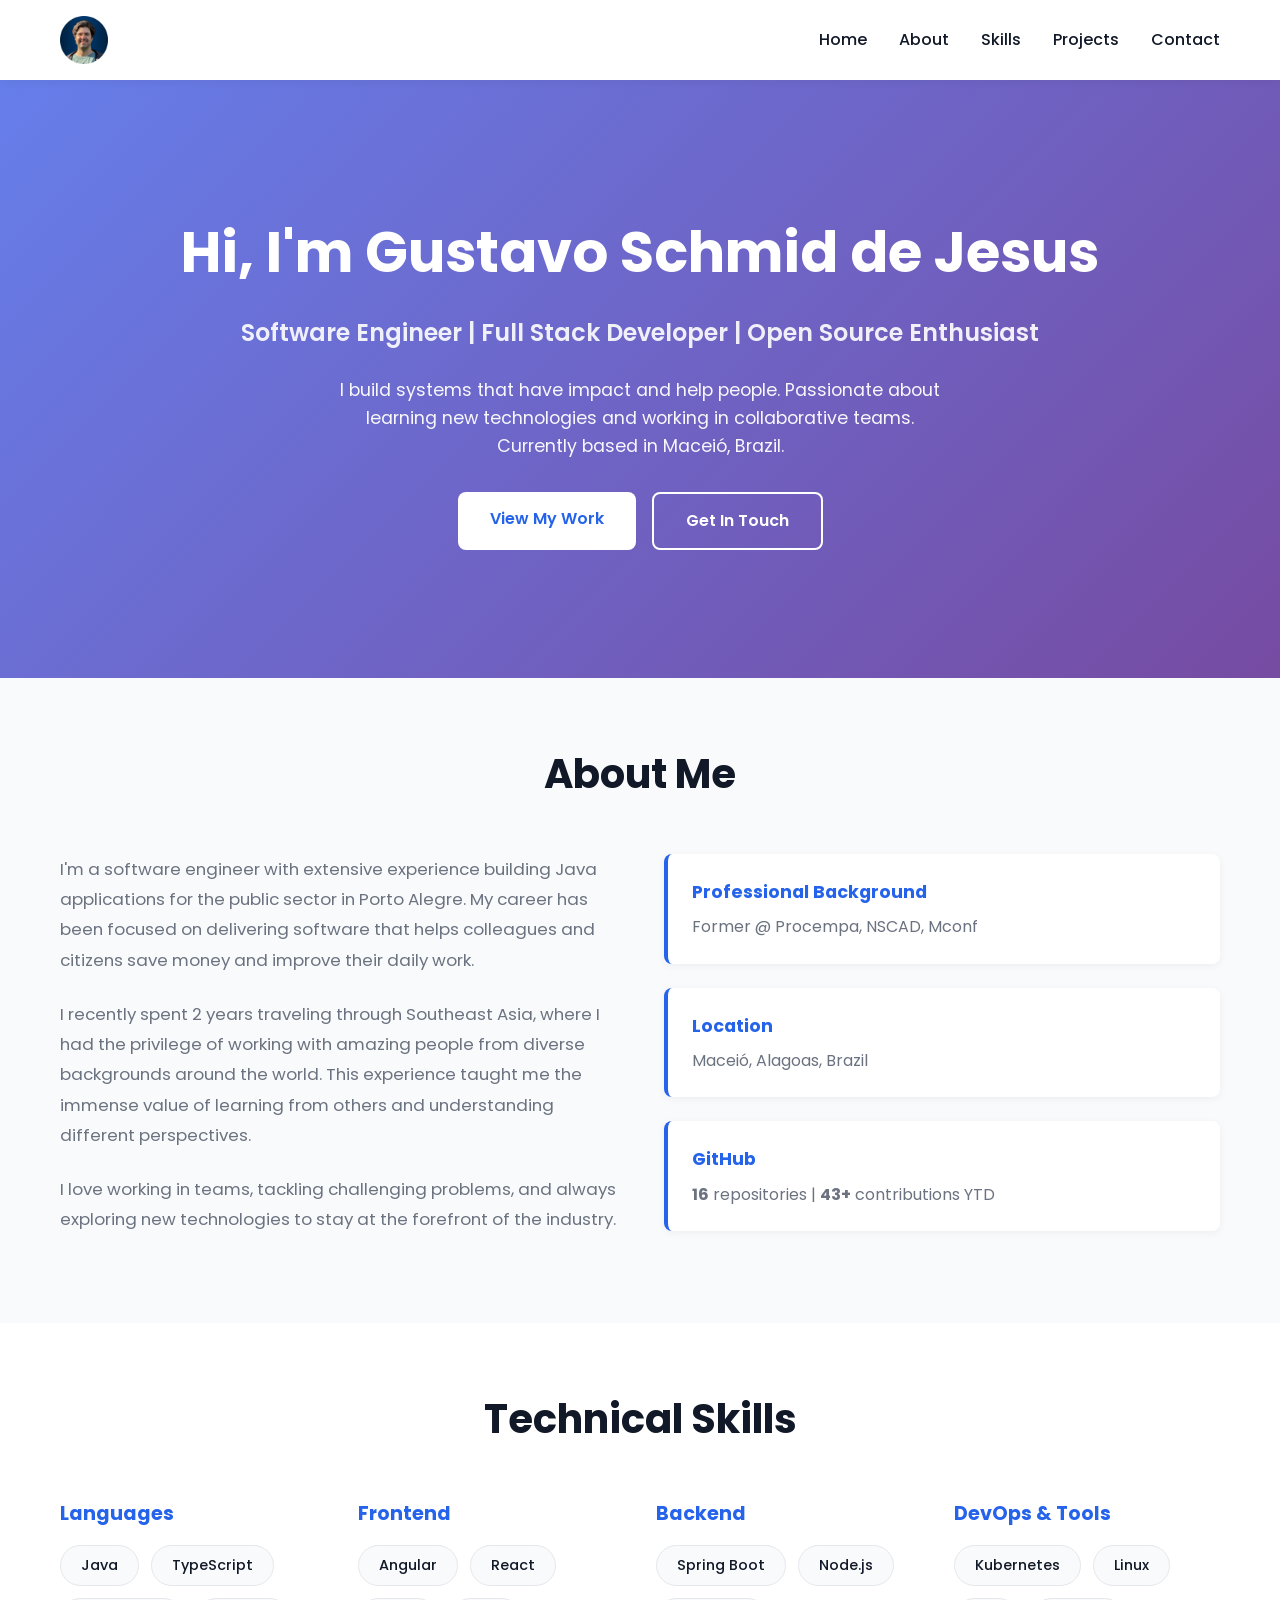
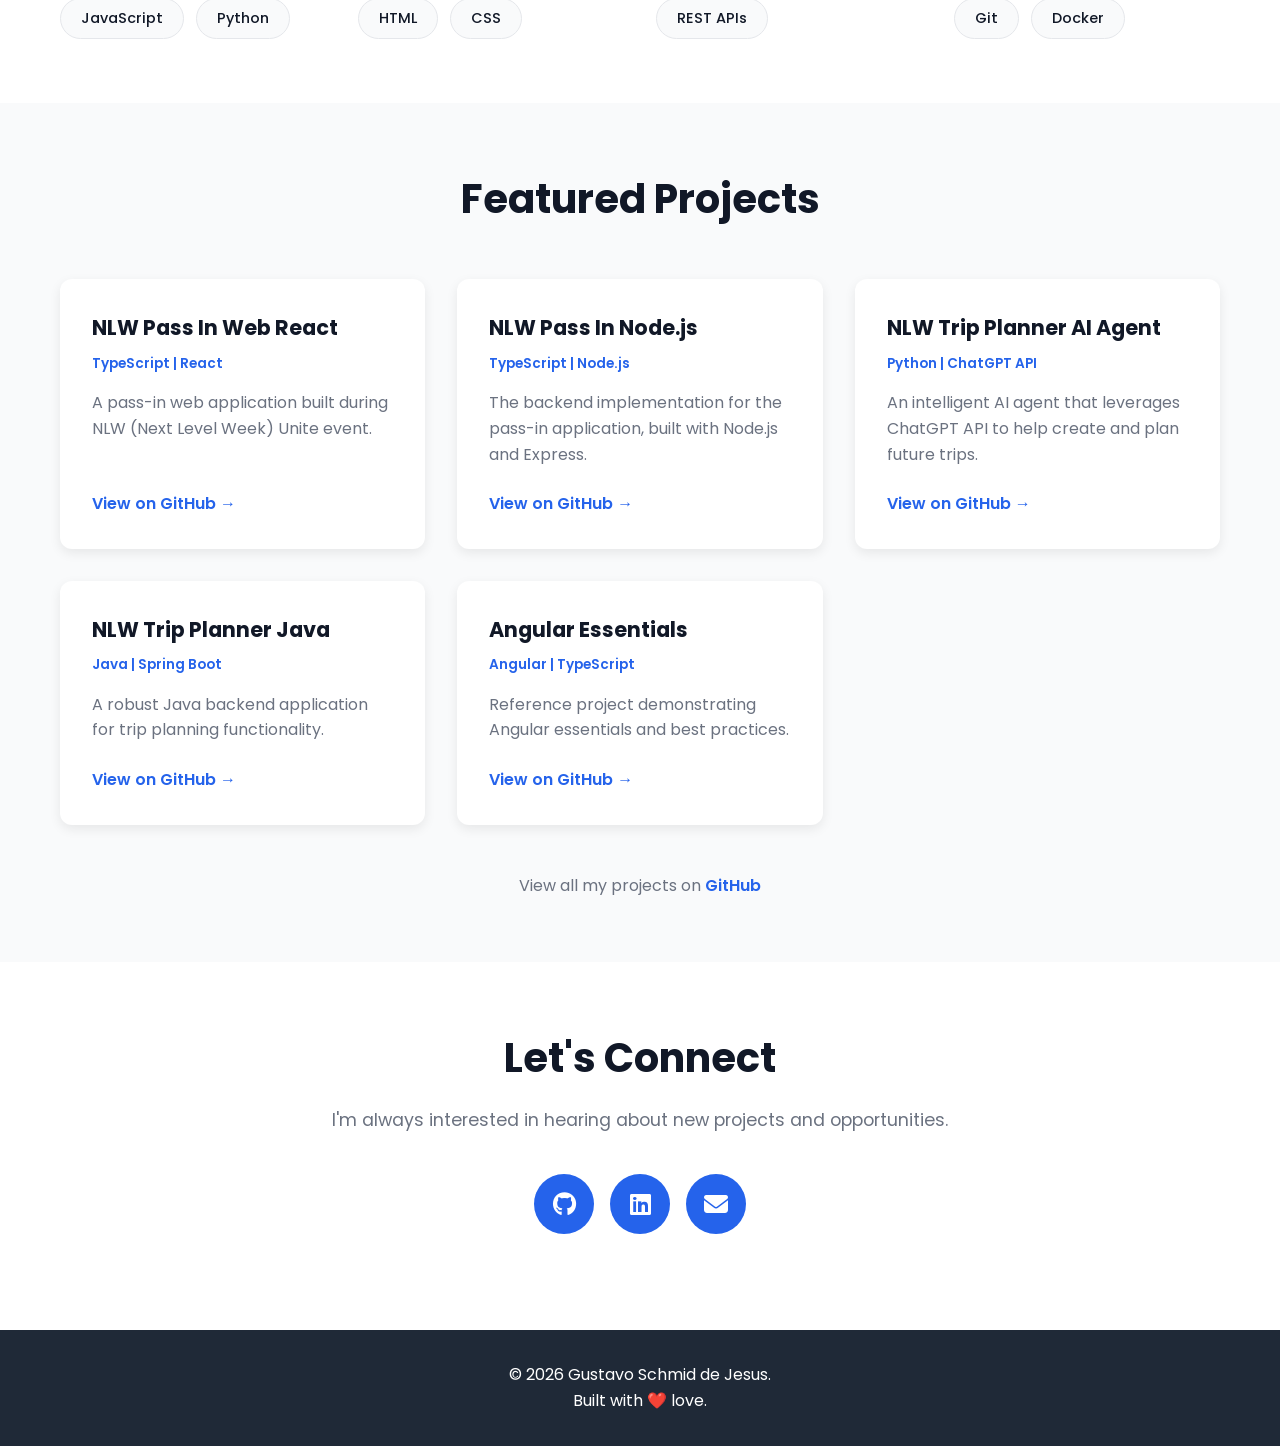
==== index.html @ 07426ba5 "Add my image as logo" ====
<!DOCTYPE html>
<html lang="en">
<head>
    <meta charset="UTF-8">
    <meta name="viewport" content="width=device-width, initial-scale=1.0">
    <title>Gustavo Schmid de Jesus - Software Engineer</title>
    <link rel="stylesheet" href="styles.css">
    <link rel="preconnect" href="https://fonts.googleapis.com">
    <link rel="preconnect" href="https://fonts.gstatic.com" crossorigin>
    <link href="https://fonts.googleapis.com/css2?family=Poppins:wght@300;400;600;700&display=swap" rel="stylesheet">
    <link rel="stylesheet" href="https://cdnjs.cloudflare.com/ajax/libs/font-awesome/6.4.0/css/all.min.css">
</head>
<body>
    <!-- Navigation -->
    <nav class="navbar">
        <div class="container">
            <div class="logo">
                <img src="logo.png" alt="Gustavo Schmid de Jesus" class="logo-img">
            </div>
            <ul class="nav-links">
                <li><a href="#home">Home</a></li>
                <li><a href="#about">About</a></li>
                <li><a href="#skills">Skills</a></li>
                <li><a href="#projects">Projects</a></li>
                <li><a href="#contact">Contact</a></li>
            </ul>
        </div>
    </nav>

    <!-- Hero Section -->
    <section id="home" class="hero">
        <div class="container">
            <div class="hero-content">
                <h1>Hi, I'm Gustavo Schmid de Jesus</h1>
                <p class="subtitle">Software Engineer | Full Stack Developer | Open Source Enthusiast</p>
                <p class="description">
                    I build systems that have impact and help people. Passionate about learning new technologies 
                    and working in collaborative teams. Currently based in Maceió, Brazil.
                </p>
                <div class="cta-buttons">
                    <a href="#projects" class="btn btn-primary">View My Work</a>
                    <a href="#contact" class="btn btn-secondary">Get In Touch</a>
                </div>
            </div>
        </div>
    </section>

    <!-- About Section -->
    <section id="about" class="about">
        <div class="container">
            <h2>About Me</h2>
            <div class="about-content">
                <div class="about-text">
                    <p>
                        I'm a software engineer with extensive experience building Java applications for the public 
                        sector in Porto Alegre. My career has been focused on delivering software that helps colleagues 
                        and citizens save money and improve their daily work.
                    </p>
                    <p>
                        I recently spent 2 years traveling through Southeast Asia, where I had the privilege of working 
                        with amazing people from diverse backgrounds around the world. This experience taught me the 
                        immense value of learning from others and understanding different perspectives.
                    </p>
                    <p>
                        I love working in teams, tackling challenging problems, and always exploring new technologies 
                        to stay at the forefront of the industry.
                    </p>
                </div>
                <div class="about-highlights">
                    <div class="highlight-item">
                        <h3>Professional Background</h3>
                        <p>Former @ Procempa, NSCAD, Mconf</p>
                    </div>
                    <div class="highlight-item">
                        <h3>Location</h3>
                        <p>Maceió, Alagoas, Brazil</p>
                    </div>
                    <div class="highlight-item">
                        <h3>GitHub</h3>
                        <p><strong>16</strong> repositories | <strong>43+</strong> contributions YTD</p>
                    </div>
                </div>
            </div>
        </div>
    </section>

    <!-- Skills Section -->
    <section id="skills" class="skills">
        <div class="container">
            <h2>Technical Skills</h2>
            <div class="skills-grid">
                <div class="skill-category">
                    <h3>Languages</h3>
                    <div class="skill-tags">
                        <span class="tag">Java</span>
                        <span class="tag">TypeScript</span>
                        <span class="tag">JavaScript</span>
                        <span class="tag">Python</span>
                    </div>
                </div>
                <div class="skill-category">
                    <h3>Frontend</h3>
                    <div class="skill-tags">
                        <span class="tag">Angular</span>
                        <span class="tag">React</span>
                        <span class="tag">HTML</span>
                        <span class="tag">CSS</span>
                    </div>
                </div>
                <div class="skill-category">
                    <h3>Backend</h3>
                    <div class="skill-tags">
                        <span class="tag">Spring Boot</span>
                        <span class="tag">Node.js</span>
                        <span class="tag">REST APIs</span>
                    </div>
                </div>
                <div class="skill-category">
                    <h3>DevOps & Tools</h3>
                    <div class="skill-tags">
                        <span class="tag">Kubernetes</span>
                        <span class="tag">Linux</span>
                        <span class="tag">Git</span>
                        <span class="tag">Docker</span>
                    </div>
                </div>
            </div>
        </div>
    </section>

    <!-- Projects Section -->
    <section id="projects" class="projects">
        <div class="container">
            <h2>Featured Projects</h2>
            <div class="projects-grid">
                <div class="project-card">
                    <h3>NLW Pass In Web React</h3>
                    <p class="tech">TypeScript | React</p>
                    <p>A pass-in web application built during NLW (Next Level Week) Unite event.</p>
                    <a href="https://github.com/gutors/nlw-pass-in-web-react" target="_blank" class="project-link">View on GitHub →</a>
                </div>
                <div class="project-card">
                    <h3>NLW Pass In Node.js</h3>
                    <p class="tech">TypeScript | Node.js</p>
                    <p>The backend implementation for the pass-in application, built with Node.js and Express.</p>
                    <a href="https://github.com/gutors/nlw-pass-in-nodejs" target="_blank" class="project-link">View on GitHub →</a>
                </div>
                <div class="project-card">
                    <h3>NLW Trip Planner AI Agent</h3>
                    <p class="tech">Python | ChatGPT API</p>
                    <p>An intelligent AI agent that leverages ChatGPT API to help create and plan future trips.</p>
                    <a href="https://github.com/gutors/nlw-trip-planner-ai-agent" target="_blank" class="project-link">View on GitHub →</a>
                </div>
                <div class="project-card">
                    <h3>NLW Trip Planner Java</h3>
                    <p class="tech">Java | Spring Boot</p>
                    <p>A robust Java backend application for trip planning functionality.</p>
                    <a href="https://github.com/gutors/nlw-trip-planner-java" target="_blank" class="project-link">View on GitHub →</a>
                </div>
                <div class="project-card">
                    <h3>Angular Essentials</h3>
                    <p class="tech">Angular | TypeScript</p>
                    <p>Reference project demonstrating Angular essentials and best practices.</p>
                    <a href="https://github.com/gutors/angular-essentials" target="_blank" class="project-link">View on GitHub →</a>
                </div>
            </div>
            <div class="projects-footer">
                <p>View all my projects on <a href="https://github.com/gutors" target="_blank">GitHub</a></p>
            </div>
        </div>
    </section>

    <!-- Contact Section -->
    <section id="contact" class="contact">
        <div class="container">
            <h2>Let's Connect</h2>
            <p class="contact-subtitle">I'm always interested in hearing about new projects and opportunities.</p>
            <div class="contact-links">
                <a href="https://github.com/gutors" target="_blank" class="contact-button" title="GitHub">
                    <i class="fab fa-github"></i>
                </a>
                <a href="https://linkedin.com/in/gustavo-schmid-de-jesus" target="_blank" class="contact-button" title="LinkedIn">
                    <i class="fab fa-linkedin"></i>
                </a>
                <a href="mailto:gutors.nomad@gmail.com" class="contact-button" title="Email">
                    <i class="fas fa-envelope"></i>
                </a>
            </div>
        </div>
    </section>

    <!-- Footer -->
    <footer class="footer">
        <div class="container">
            <p>&copy; 2026 Gustavo Schmid de Jesus.<br>Built with <span class="heart">❤️</span> love.</p>
        </div>
    </footer>

    <script src="script.js"></script>
</body>
</html>
---- styles.css ----
* {
    margin: 0;
    padding: 0;
    box-sizing: border-box;
}

:root {
    --primary-color: #2563eb;
    --primary-dark: #1e40af;
    --secondary-color: #1f2937;
    --light-bg: #f9fafb;
    --text-dark: #111827;
    --text-light: #6b7280;
    --border-color: #e5e7eb;
    --success-color: #10b981;
}

html {
    scroll-behavior: smooth;
}

body {
    font-family: 'Poppins', sans-serif;
    line-height: 1.6;
    color: var(--text-dark);
    background-color: #ffffff;
}

.container {
    max-width: 1200px;
    margin: 0 auto;
    padding: 0 20px;
}

/* Navigation */
.navbar {
    background: white;
    box-shadow: 0 2px 10px rgba(0, 0, 0, 0.05);
    position: sticky;
    top: 0;
    z-index: 100;
}

.navbar .container {
    display: flex;
    justify-content: space-between;
    align-items: center;
    padding: 1rem 20px;
    flex-wrap: wrap;
    gap: 1rem;
}

.logo {
    display: flex;
    align-items: center;
    order: -1;
    flex-shrink: 0;
}
.logo-img {
    width: 48px;
    height: 48px;
    border-radius: 8px;
    object-fit: cover;
    display: block;
}

.nav-links {
    display: flex;
    list-style: none;
    gap: 2rem;
    flex-wrap: wrap;
}

.nav-links a {
    text-decoration: none;
    color: var(--text-dark);
    font-weight: 500;
    transition: color 0.3s ease;
}

.nav-links a:hover {
    color: var(--primary-color);
}

/* Hero Section */
.hero {
    background: linear-gradient(135deg, #667eea 0%, #764ba2 100%);
    color: white;
    padding: 8rem 20px;
    text-align: center;
}

.hero-content h1 {
    font-size: 3.5rem;
    margin-bottom: 1rem;
    font-weight: 700;
}

.hero-content .subtitle {
    font-size: 1.5rem;
    margin-bottom: 1.5rem;
    font-weight: 600;
    opacity: 0.9;
}

.hero-content .description {
    font-size: 1.1rem;
    margin-bottom: 2rem;
    max-width: 600px;
    margin-left: auto;
    margin-right: auto;
    opacity: 0.95;
}

.cta-buttons {
    display: flex;
    gap: 1rem;
    justify-content: center;
    flex-wrap: wrap;
}

.btn {
    padding: 0.875rem 2rem;
    border-radius: 0.5rem;
    text-decoration: none;
    font-weight: 600;
    transition: all 0.3s ease;
    display: inline-block;
    cursor: pointer;
    border: none;
    font-size: 1rem;
}

.btn-primary {
    background: white;
    color: var(--primary-color);
}

.btn-primary:hover {
    transform: translateY(-2px);
    box-shadow: 0 10px 20px rgba(0, 0, 0, 0.2);
}

.btn-secondary {
    background: transparent;
    color: white;
    border: 2px solid white;
}

.btn-secondary:hover {
    background: white;
    color: var(--primary-color);
    transform: translateY(-2px);
}

/* About Section */
.about {
    padding: 4rem 20px;
    background: var(--light-bg);
}

.about h2 {
    font-size: 2.5rem;
    margin-bottom: 3rem;
    text-align: center;
    color: var(--text-dark);
}

.about-content {
    display: grid;
    grid-template-columns: 1fr 1fr;
    gap: 3rem;
    align-items: start;
}

.about-text p {
    margin-bottom: 1.5rem;
    color: var(--text-light);
    font-size: 1.05rem;
    line-height: 1.8;
}

.about-highlights {
    display: flex;
    flex-direction: column;
    gap: 1.5rem;
}

.highlight-item {
    background: white;
    padding: 1.5rem;
    border-radius: 0.5rem;
    border-left: 4px solid var(--primary-color);
    box-shadow: 0 2px 8px rgba(0, 0, 0, 0.05);
}

.highlight-item h3 {
    color: var(--primary-color);
    margin-bottom: 0.5rem;
    font-size: 1.1rem;
}

.highlight-item p {
    color: var(--text-light);
    margin: 0;
}

/* Skills Section */
.skills {
    padding: 4rem 20px;
}

.skills h2 {
    font-size: 2.5rem;
    margin-bottom: 3rem;
    text-align: center;
    color: var(--text-dark);
}

.skills-grid {
    display: grid;
    grid-template-columns: repeat(auto-fit, minmax(200px, 1fr));
    gap: 2rem;
}

.skill-category h3 {
    color: var(--primary-color);
    margin-bottom: 1rem;
    font-size: 1.2rem;
}

.skill-tags {
    display: flex;
    flex-wrap: wrap;
    gap: 0.75rem;
}

.tag {
    background: var(--light-bg);
    color: var(--text-dark);
    padding: 0.5rem 1.25rem;
    border-radius: 2rem;
    font-size: 0.9rem;
    font-weight: 500;
    border: 1px solid var(--border-color);
    transition: all 0.3s ease;
}

.tag:hover {
    background: var(--primary-color);
    color: white;
    border-color: var(--primary-color);
}

/* Projects Section */
.projects {
    padding: 4rem 20px;
    background: var(--light-bg);
}

.projects h2 {
    font-size: 2.5rem;
    margin-bottom: 3rem;
    text-align: center;
    color: var(--text-dark);
}

.projects-grid {
    display: grid;
    grid-template-columns: repeat(auto-fill, minmax(320px, 1fr));
    gap: 2rem;
    margin-bottom: 3rem;
}

.project-card {
    background: white;
    padding: 2rem;
    border-radius: 0.75rem;
    box-shadow: 0 4px 12px rgba(0, 0, 0, 0.08);
    transition: all 0.3s ease;
    display: flex;
    flex-direction: column;
    height: 100%;
}

.project-card:hover {
    transform: translateY(-8px);
    box-shadow: 0 12px 24px rgba(0, 0, 0, 0.12);
}

.project-card h3 {
    color: var(--text-dark);
    margin-bottom: 0.5rem;
    font-size: 1.3rem;
}

.project-card .tech {
    color: var(--primary-color);
    font-size: 0.85rem;
    font-weight: 600;
    margin-bottom: 1rem;
}

.project-card p:not(.tech) {
    color: var(--text-light);
    margin-bottom: 1.5rem;
    flex-grow: 1;
}

.project-link {
    color: var(--primary-color);
    text-decoration: none;
    font-weight: 600;
    transition: all 0.3s ease;
    display: inline-block;
}

.project-link:hover {
    gap: 0.5rem;
}

.projects-footer {
    text-align: center;
    color: var(--text-light);
}

.projects-footer a {
    color: var(--primary-color);
    text-decoration: none;
    font-weight: 600;
    transition: color 0.3s ease;
}

.projects-footer a:hover {
    text-decoration: underline;
}

/* Contact Section */
.contact {
    padding: 4rem 20px;
    text-align: center;
}

.contact h2 {
    font-size: 2.5rem;
    margin-bottom: 1rem;
    color: var(--text-dark);
}

.contact-subtitle {
    font-size: 1.1rem;
    color: var(--text-light);
    margin-bottom: 2.5rem;
}

.contact-links {
    display: flex;
    gap: 1rem;
    justify-content: center;
    flex-wrap: wrap;
}

.contact-button {
    background: var(--primary-color);
    color: white;
    width: 60px;
    height: 60px;
    border-radius: 50%;
    text-decoration: none;
    font-weight: 600;
    transition: all 0.3s ease;
    display: flex;
    align-items: center;
    justify-content: center;
    font-size: 1.5rem;
}

.contact-button:hover {
    background: var(--primary-dark);
    transform: translateY(-4px) scale(1.1);
    box-shadow: 0 8px 16px rgba(37, 99, 235, 0.3);
}

/* Footer */
.footer {
    background: var(--secondary-color);
    color: white;
    text-align: center;
    padding: 2rem 20px;
    margin-top: 2rem;
}

.footer p {
    margin: 0;
}

.heart {
    color: #e74c3c;
    animation: heartbeat 1.5s ease-in-out infinite;
}

@keyframes heartbeat {
    0%, 100% { transform: scale(1); }
    50% { transform: scale(1.2); }
}

/* Responsive */
@media (max-width: 768px) {
    .nav-links {
        gap: 0.75rem;
        font-size: 0.85rem;
    }

    .hero-content h1 {
        font-size: 2rem;
    }

    .hero-content .subtitle {
        font-size: 1.1rem;
    }

    .hero-content .description {
        font-size: 1rem;
    }

    .about-content {
        grid-template-columns: 1fr;
    }

    .cta-buttons {
        flex-direction: column;
    }

    .btn {
        width: 100%;
    }

    .projects-grid {
        grid-template-columns: 1fr;
    }

    .about h2,
    .skills h2,
    .projects h2,
    .contact h2 {
        font-size: 2rem;
    }

    .contact-links {
        gap: 1.5rem;
    }
}

@media (max-width: 480px) {
    .nav-links {
        gap: 0.5rem;
        font-size: 0.8rem;
    }

    .nav-links a {
        padding: 0.25rem 0.5rem;
    }

    .hero {
        padding: 4rem 20px;
    }

    .hero-content h1 {
        font-size: 1.5rem;
    }

    .hero-content .subtitle {
        font-size: 1rem;
    }

    .skills-grid {
        grid-template-columns: repeat(2, 1fr);
    }
    .logo-img {
        width: 40px;
        height: 40px;
    }
}
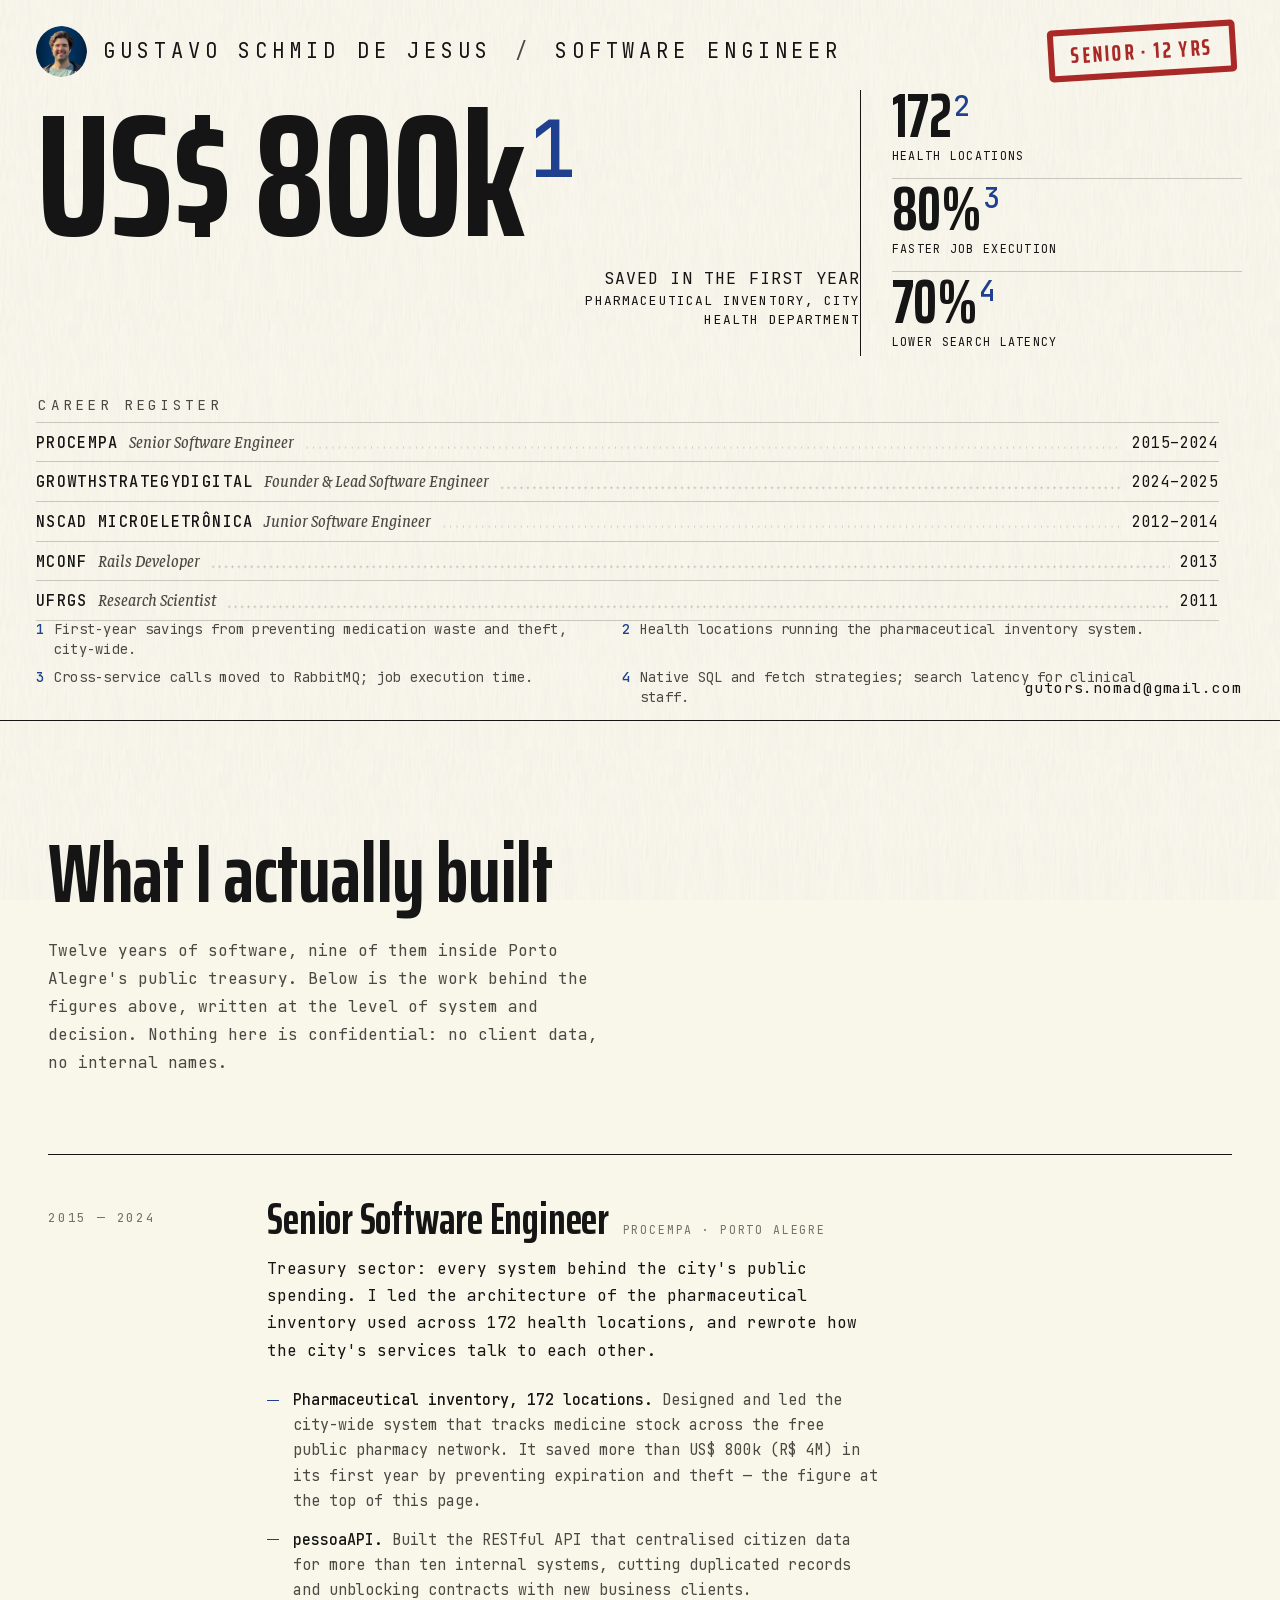
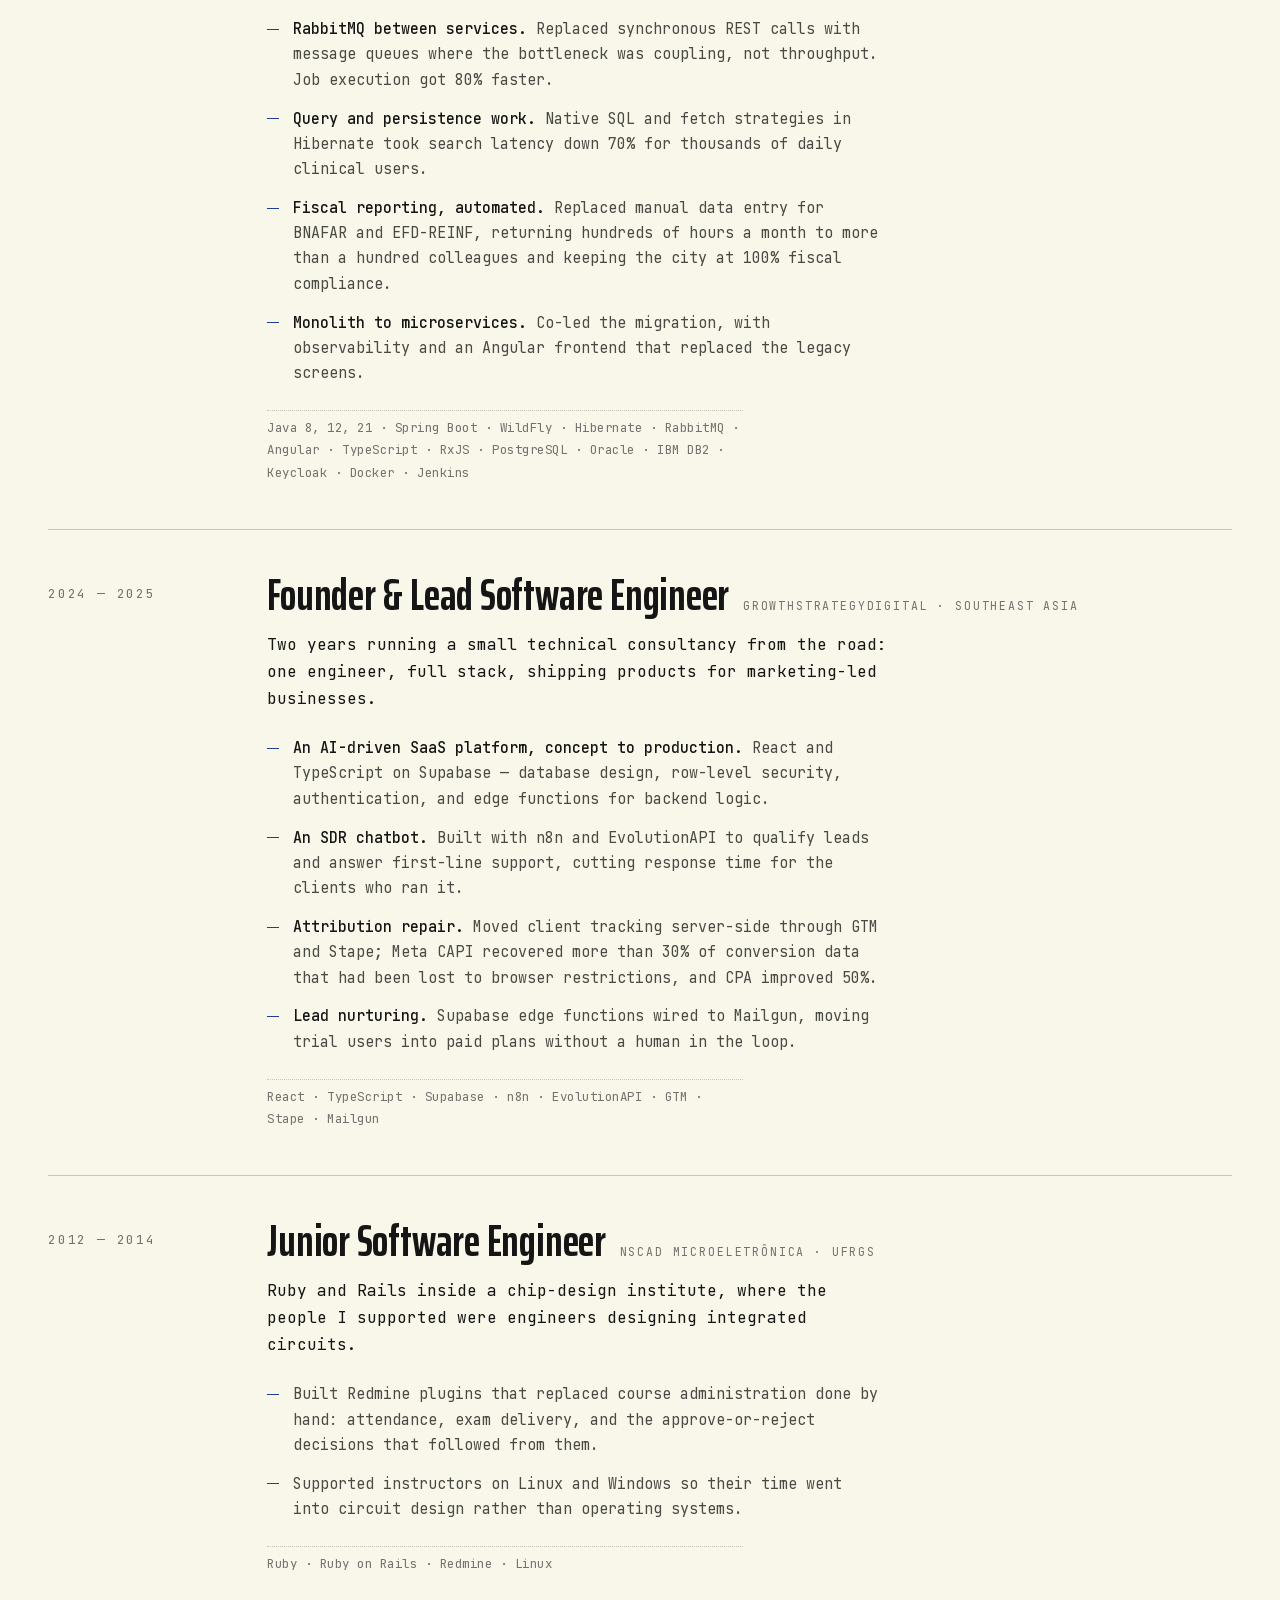
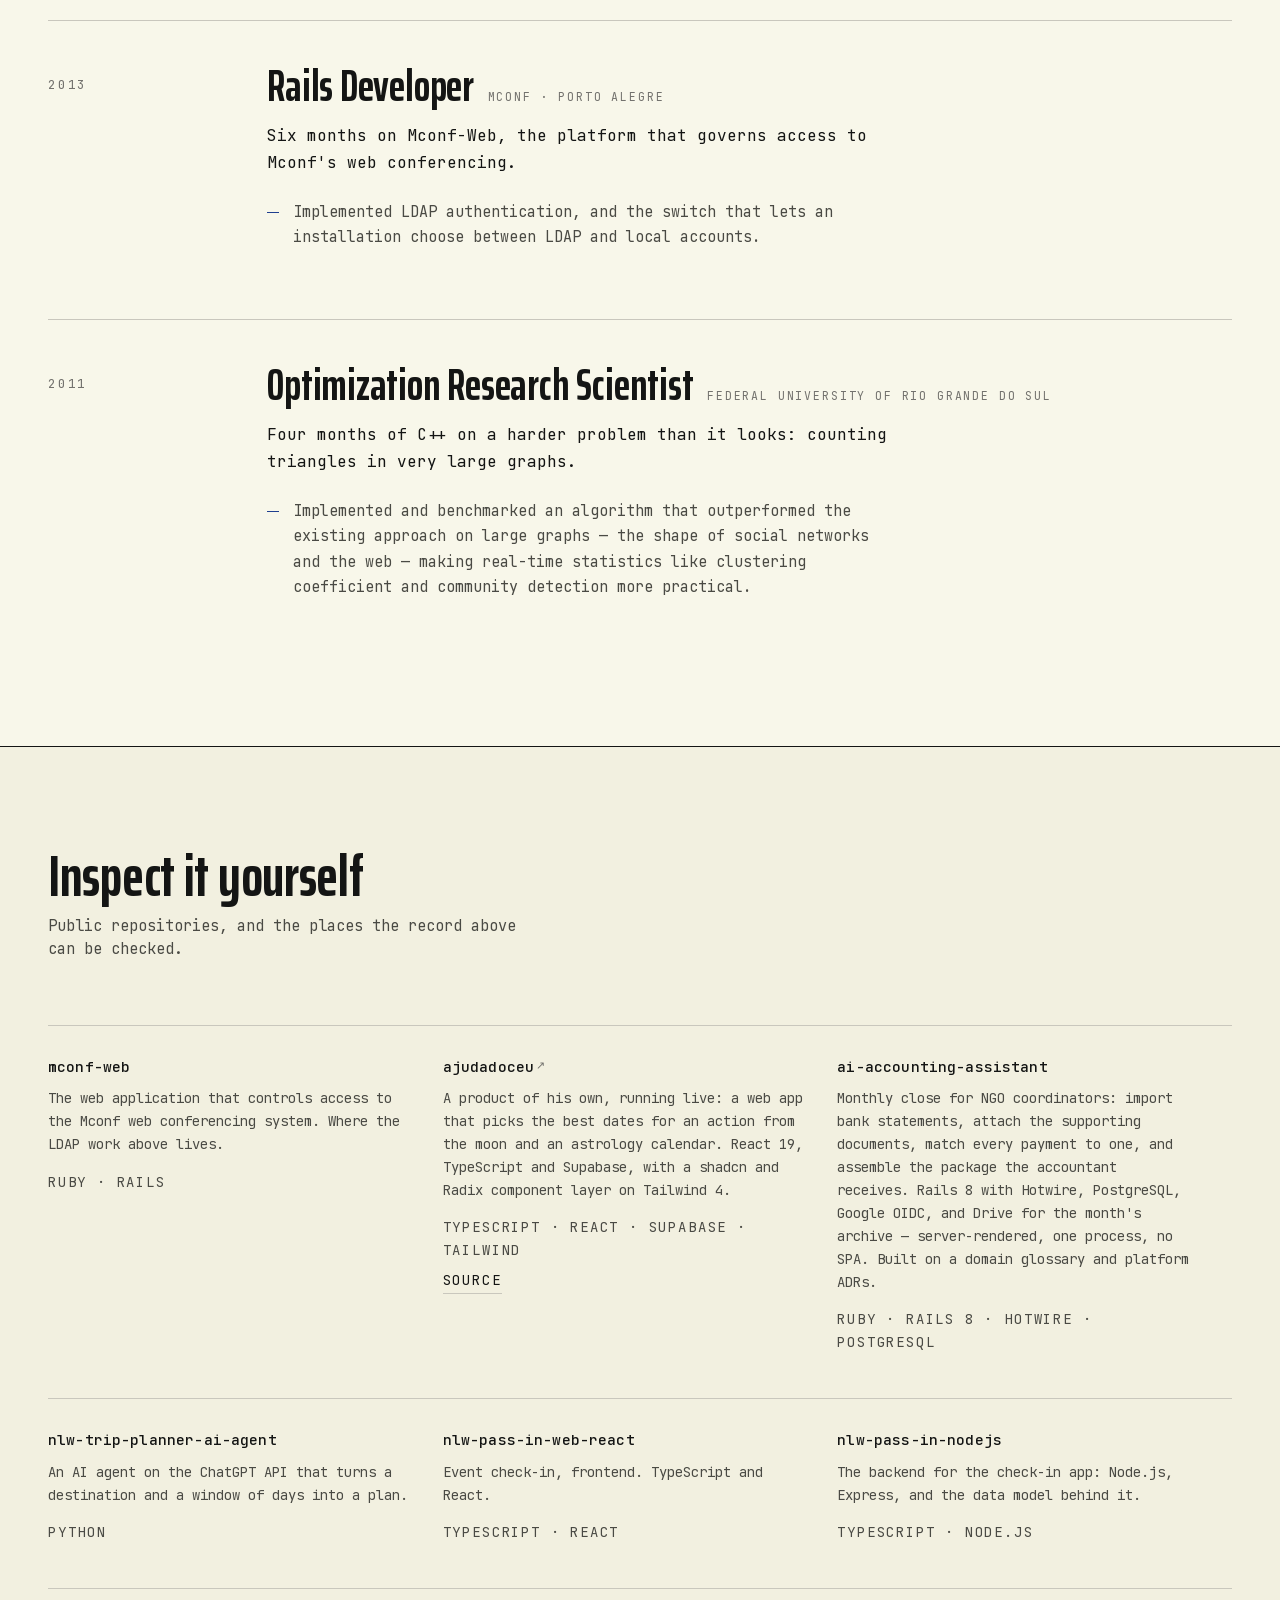
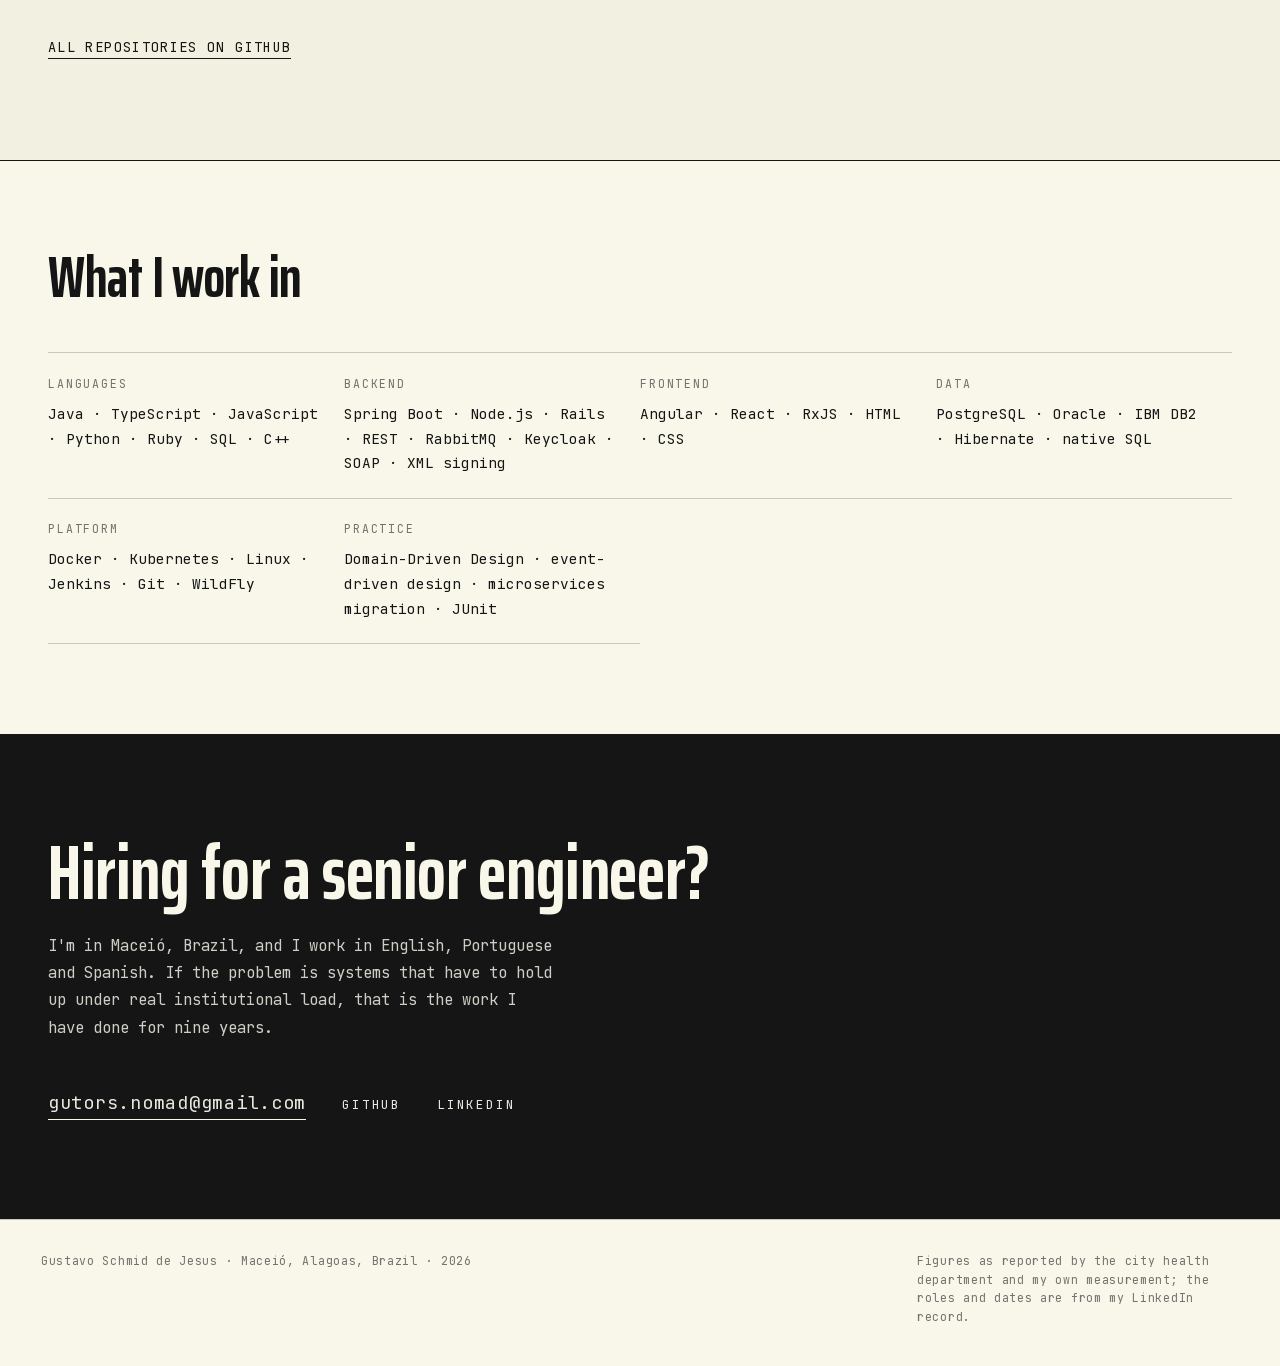
==== commit 86cd0c42: "Replace the homepage with the technical-record design The prototype at /prototype/ is now the site. " ====
--- a/index.html
+++ b/index.html
@@ -1,201 +1,284 @@
 <!DOCTYPE html>
 <html lang="en">
 <head>
-    <meta charset="UTF-8">
-    <meta name="viewport" content="width=device-width, initial-scale=1.0">
-    <title>Gustavo Schmid de Jesus - Software Engineer</title>
-    <link rel="stylesheet" href="styles.css">
-    <link rel="preconnect" href="https://fonts.googleapis.com">
-    <link rel="preconnect" href="https://fonts.gstatic.com" crossorigin>
-    <link href="https://fonts.googleapis.com/css2?family=Poppins:wght@300;400;600;700&display=swap" rel="stylesheet">
-    <link rel="stylesheet" href="https://cdnjs.cloudflare.com/ajax/libs/font-awesome/6.4.0/css/all.min.css">
+<meta charset="utf-8">
+<meta name="viewport" content="width=device-width, initial-scale=1">
+<title>Gustavo Schmid de Jesus — Software Engineer</title>
+<meta name="description" content="Senior software engineer. Nine years building city-scale Java and Spring systems, now full stack in TypeScript, Java and Python. Maceió, Brazil.">
+<link rel="preload" href="assets/fonts/saira-extra-condensed-700.woff2" as="font" type="font/woff2" crossorigin>
+<link rel="preload" href="assets/fonts/jetbrains-mono.woff2" as="font" type="font/woff2" crossorigin>
+<link rel="preload" href="assets/fonts/faustina-italic-500.woff2" as="font" type="font/woff2" crossorigin>
+<link rel="stylesheet" href="styles.css">
 </head>
 <body>
-    <!-- Navigation -->
-    <nav class="navbar">
-        <div class="container">
-            <div class="logo">
-                <img src="logo.png" alt="Gustavo Schmid de Jesus" class="logo-img">
-            </div>
-            <ul class="nav-links">
-                <li><a href="#home">Home</a></li>
-                <li><a href="#about">About</a></li>
-                <li><a href="#skills">Skills</a></li>
-                <li><a href="#projects">Projects</a></li>
-                <li><a href="#contact">Contact</a></li>
-            </ul>
-        </div>
-    </nav>
-
-    <!-- Hero Section -->
-    <section id="home" class="hero">
-        <div class="container">
-            <div class="hero-content">
-                <h1>Hi, I'm Gustavo Schmid de Jesus</h1>
-                <p class="subtitle">Software Engineer | Full Stack Developer | Open Source Enthusiast</p>
-                <p class="description">
-                    I build systems that have impact and help people. Passionate about learning new technologies 
-                    and working in collaborative teams. Currently based in Maceió, Brazil.
-                </p>
-                <div class="cta-buttons">
-                    <a href="#projects" class="btn btn-primary">View My Work</a>
-                    <a href="#contact" class="btn btn-secondary">Get In Touch</a>
-                </div>
-            </div>
-        </div>
-    </section>
-
-    <!-- About Section -->
-    <section id="about" class="about">
-        <div class="container">
-            <h2>About Me</h2>
-            <div class="about-content">
-                <div class="about-text">
-                    <p>
-                        I'm a software engineer with extensive experience building Java applications for the public 
-                        sector in Porto Alegre. My career has been focused on delivering software that helps colleagues 
-                        and citizens save money and improve their daily work.
-                    </p>
-                    <p>
-                        I recently spent 2 years traveling through Southeast Asia, where I had the privilege of working 
-                        with amazing people from diverse backgrounds around the world. This experience taught me the 
-                        immense value of learning from others and understanding different perspectives.
-                    </p>
-                    <p>
-                        I love working in teams, tackling challenging problems, and always exploring new technologies 
-                        to stay at the forefront of the industry.
-                    </p>
-                </div>
-                <div class="about-highlights">
-                    <div class="highlight-item">
-                        <h3>Professional Background</h3>
-                        <p>Former @ Procempa, NSCAD, Mconf</p>
-                    </div>
-                    <div class="highlight-item">
-                        <h3>Location</h3>
-                        <p>Maceió, Alagoas, Brazil</p>
-                    </div>
-                    <div class="highlight-item">
-                        <h3>GitHub</h3>
-                        <p><strong>16</strong> repositories | <strong>43+</strong> contributions YTD</p>
-                    </div>
-                </div>
-            </div>
-        </div>
-    </section>
-
-    <!-- Skills Section -->
-    <section id="skills" class="skills">
-        <div class="container">
-            <h2>Technical Skills</h2>
-            <div class="skills-grid">
-                <div class="skill-category">
-                    <h3>Languages</h3>
-                    <div class="skill-tags">
-                        <span class="tag">Java</span>
-                        <span class="tag">TypeScript</span>
-                        <span class="tag">JavaScript</span>
-                        <span class="tag">Python</span>
-                    </div>
-                </div>
-                <div class="skill-category">
-                    <h3>Frontend</h3>
-                    <div class="skill-tags">
-                        <span class="tag">Angular</span>
-                        <span class="tag">React</span>
-                        <span class="tag">HTML</span>
-                        <span class="tag">CSS</span>
-                    </div>
-                </div>
-                <div class="skill-category">
-                    <h3>Backend</h3>
-                    <div class="skill-tags">
-                        <span class="tag">Spring Boot</span>
-                        <span class="tag">Node.js</span>
-                        <span class="tag">REST APIs</span>
-                    </div>
-                </div>
-                <div class="skill-category">
-                    <h3>DevOps & Tools</h3>
-                    <div class="skill-tags">
-                        <span class="tag">Kubernetes</span>
-                        <span class="tag">Linux</span>
-                        <span class="tag">Git</span>
-                        <span class="tag">Docker</span>
-                    </div>
-                </div>
-            </div>
-        </div>
-    </section>
-
-    <!-- Projects Section -->
-    <section id="projects" class="projects">
-        <div class="container">
-            <h2>Featured Projects</h2>
-            <div class="projects-grid">
-                <div class="project-card">
-                    <h3>NLW Pass In Web React</h3>
-                    <p class="tech">TypeScript | React</p>
-                    <p>A pass-in web application built during NLW (Next Level Week) Unite event.</p>
-                    <a href="https://github.com/gutors/nlw-pass-in-web-react" target="_blank" class="project-link">View on GitHub →</a>
-                </div>
-                <div class="project-card">
-                    <h3>NLW Pass In Node.js</h3>
-                    <p class="tech">TypeScript | Node.js</p>
-                    <p>The backend implementation for the pass-in application, built with Node.js and Express.</p>
-                    <a href="https://github.com/gutors/nlw-pass-in-nodejs" target="_blank" class="project-link">View on GitHub →</a>
-                </div>
-                <div class="project-card">
-                    <h3>NLW Trip Planner AI Agent</h3>
-                    <p class="tech">Python | ChatGPT API</p>
-                    <p>An intelligent AI agent that leverages ChatGPT API to help create and plan future trips.</p>
-                    <a href="https://github.com/gutors/nlw-trip-planner-ai-agent" target="_blank" class="project-link">View on GitHub →</a>
-                </div>
-                <div class="project-card">
-                    <h3>NLW Trip Planner Java</h3>
-                    <p class="tech">Java | Spring Boot</p>
-                    <p>A robust Java backend application for trip planning functionality.</p>
-                    <a href="https://github.com/gutors/nlw-trip-planner-java" target="_blank" class="project-link">View on GitHub →</a>
-                </div>
-                <div class="project-card">
-                    <h3>Angular Essentials</h3>
-                    <p class="tech">Angular | TypeScript</p>
-                    <p>Reference project demonstrating Angular essentials and best practices.</p>
-                    <a href="https://github.com/gutors/angular-essentials" target="_blank" class="project-link">View on GitHub →</a>
-                </div>
-            </div>
-            <div class="projects-footer">
-                <p>View all my projects on <a href="https://github.com/gutors" target="_blank">GitHub</a></p>
-            </div>
-        </div>
-    </section>
-
-    <!-- Contact Section -->
-    <section id="contact" class="contact">
-        <div class="container">
-            <h2>Let's Connect</h2>
-            <p class="contact-subtitle">I'm always interested in hearing about new projects and opportunities.</p>
-            <div class="contact-links">
-                <a href="https://github.com/gutors" target="_blank" class="contact-button" title="GitHub">
-                    <i class="fab fa-github"></i>
-                </a>
-                <a href="https://linkedin.com/in/gustavo-schmid-de-jesus" target="_blank" class="contact-button" title="LinkedIn">
-                    <i class="fab fa-linkedin"></i>
-                </a>
-                <a href="mailto:gutors.nomad@gmail.com" class="contact-button" title="Email">
-                    <i class="fas fa-envelope"></i>
-                </a>
-            </div>
-        </div>
-    </section>
-
-    <!-- Footer -->
-    <footer class="footer">
-        <div class="container">
-            <p>&copy; 2026 Gustavo Schmid de Jesus.<br>Built with <span class="heart">❤️</span> love.</p>
-        </div>
-    </footer>
-
-    <script src="script.js"></script>
+
+<a class="skip" href="#record">Skip to the record</a>
+
+<main>
+  <!-- ============ THE SHEET: first viewport ============ -->
+  <div class="sheet-wrap">
+  <section class="sheet" aria-label="Summary record">
+
+    <div class="masthead">
+      <img class="portrait" src="assets/plates/portrait.png" width="240" height="240"
+           alt="Gustavo Schmid de Jesus">
+
+      <p class="name">
+        <span>Gustavo Schmid de Jesus</span>
+        <span class="name__sep" aria-hidden="true">/</span>
+        <span class="name__role">Software Engineer</span>
+      </p>
+
+      <p class="stamp" aria-label="Stamp: senior engineer, twelve years experienced">Senior&nbsp;&middot;&nbsp;12&nbsp;yrs</p>
+    </div>
+
+    <p class="lead">
+      <span class="lead__fig">US$ 800k<sup class="fn" aria-hidden="true">1</sup></span>
+      <span class="lead__cap">
+        <span>Saved in the first year</span>
+        <span>Pharmaceutical inventory, city health department</span>
+      </span>
+    </p>
+
+    <ul class="stats">
+      <li class="stat">
+        <span class="stat__fig">172<sup class="fn" aria-hidden="true">2</sup></span>
+        <span class="stat__label">Health locations</span>
+      </li>
+      <li class="stat">
+        <span class="stat__fig">80%<sup class="fn" aria-hidden="true">3</sup></span>
+        <span class="stat__label">Faster job execution</span>
+      </li>
+      <li class="stat">
+        <span class="stat__fig">70%<sup class="fn" aria-hidden="true">4</sup></span>
+        <span class="stat__label">Lower search latency</span>
+      </li>
+    </ul>
+
+    <h2 class="reg__title">Career register</h2>
+    <ol class="reg">
+      <li class="reg__row">
+        <span class="reg__org">Procempa</span>
+        <span class="reg__role">Senior Software Engineer</span>
+        <span class="reg__dots" aria-hidden="true"></span>
+        <span class="reg__date">2015&ndash;2024</span>
+      </li>
+      <li class="reg__row">
+        <span class="reg__org">GrowthStrategyDigital</span>
+        <span class="reg__role">Founder &amp; Lead Software Engineer</span>
+        <span class="reg__dots" aria-hidden="true"></span>
+        <span class="reg__date">2024&ndash;2025</span>
+      </li>
+      <li class="reg__row">
+        <span class="reg__org">NSCAD Microeletrônica</span>
+        <span class="reg__role">Junior Software Engineer</span>
+        <span class="reg__dots" aria-hidden="true"></span>
+        <span class="reg__date">2012&ndash;2014</span>
+      </li>
+      <li class="reg__row">
+        <span class="reg__org">Mconf</span>
+        <span class="reg__role">Rails Developer</span>
+        <span class="reg__dots" aria-hidden="true"></span>
+        <span class="reg__date">2013</span>
+      </li>
+      <li class="reg__row">
+        <span class="reg__org">UFRGS</span>
+        <span class="reg__role">Research Scientist</span>
+        <span class="reg__dots" aria-hidden="true"></span>
+        <span class="reg__date">2011</span>
+      </li>
+    </ol>
+
+    <div class="notes">
+      <p class="note"><span class="fn">1</span> First-year savings from preventing medication waste and theft, city-wide.</p>
+      <p class="note"><span class="fn">2</span> Health locations running the pharmaceutical inventory system.</p>
+      <p class="note"><span class="fn">3</span> Cross-service calls moved to RabbitMQ; job execution time.</p>
+      <p class="note"><span class="fn">4</span> Native SQL and fetch strategies; search latency for clinical staff.</p>
+    </div>
+
+    <a class="contact" href="mailto:gutors.nomad@gmail.com">gutors.nomad@gmail.com</a>
+  </section>
+  </div>
+
+  <!-- ============ THE RECORD: what the sheet summarises ============ -->
+  <section class="record" id="record" aria-labelledby="record-h">
+    <div class="record__inner">
+
+      <header class="record__head">
+        <h1 id="record-h">What I actually built</h1>
+        <p class="record__intro">
+          Twelve years of software, nine of them inside Porto Alegre's public treasury.
+          Below is the work behind the figures above, written at the level of system and
+          decision. Nothing here is confidential: no client data, no internal names.
+        </p>
+      </header>
+
+      <article class="entry" aria-labelledby="e1">
+        <p class="entry__date">2015 — 2024</p>
+        <h2 class="entry__title" id="e1">Senior Software Engineer<span class="entry__at">Procempa · Porto Alegre</span></h2>
+        <p class="entry__lead">Treasury sector: every system behind the city's public spending. I led the architecture of the pharmaceutical inventory used across 172 health locations, and rewrote how the city's services talk to each other.</p>
+        <ul class="entry__list">
+          <li><strong>Pharmaceutical inventory, 172 locations.</strong> Designed and led the city-wide system that tracks medicine stock across the free public pharmacy network. It saved more than US$ 800k (R$ 4M) in its first year by preventing expiration and theft — the figure at the top of this page.</li>
+          <li><strong>pessoaAPI.</strong> Built the RESTful API that centralised citizen data for more than ten internal systems, cutting duplicated records and unblocking contracts with new business clients.</li>
+          <li><strong>RabbitMQ between services.</strong> Replaced synchronous REST calls with message queues where the bottleneck was coupling, not throughput. Job execution got 80% faster.</li>
+          <li><strong>Query and persistence work.</strong> Native SQL and fetch strategies in Hibernate took search latency down 70% for thousands of daily clinical users.</li>
+          <li><strong>Fiscal reporting, automated.</strong> Replaced manual data entry for BNAFAR and EFD-REINF, returning hundreds of hours a month to more than a hundred colleagues and keeping the city at 100% fiscal compliance.</li>
+          <li><strong>Monolith to microservices.</strong> Co-led the migration, with observability and an Angular frontend that replaced the legacy screens.</li>
+        </ul>
+        <p class="entry__stack">
+          Java 8, 12, 21 · Spring Boot · WildFly · Hibernate · RabbitMQ · Angular · TypeScript · RxJS ·
+          PostgreSQL · Oracle · IBM DB2 · Keycloak · Docker · Jenkins
+        </p>
+      </article>
+
+      <article class="entry" aria-labelledby="e2">
+        <p class="entry__date">2024 — 2025</p>
+        <h2 class="entry__title" id="e2">Founder &amp; Lead Software Engineer<span class="entry__at">GrowthStrategyDigital · Southeast Asia</span></h2>
+        <p class="entry__lead">Two years running a small technical consultancy from the road: one engineer, full stack, shipping products for marketing-led businesses.</p>
+        <ul class="entry__list">
+          <li><strong>An AI-driven SaaS platform, concept to production.</strong> React and TypeScript on Supabase — database design, row-level security, authentication, and edge functions for backend logic.</li>
+          <li><strong>An SDR chatbot.</strong> Built with n8n and EvolutionAPI to qualify leads and answer first-line support, cutting response time for the clients who ran it.</li>
+          <li><strong>Attribution repair.</strong> Moved client tracking server-side through GTM and Stape; Meta CAPI recovered more than 30% of conversion data that had been lost to browser restrictions, and CPA improved 50%.</li>
+          <li><strong>Lead nurturing.</strong> Supabase edge functions wired to Mailgun, moving trial users into paid plans without a human in the loop.</li>
+        </ul>
+        <p class="entry__stack">React · TypeScript · Supabase · n8n · EvolutionAPI · GTM · Stape · Mailgun</p>
+      </article>
+
+      <article class="entry" aria-labelledby="e3">
+        <p class="entry__date">2012 — 2014</p>
+        <h2 class="entry__title" id="e3">Junior Software Engineer<span class="entry__at">NSCAD Microeletrônica · UFRGS</span></h2>
+        <p class="entry__lead">Ruby and Rails inside a chip-design institute, where the people I supported were engineers designing integrated circuits.</p>
+        <ul class="entry__list">
+          <li>Built Redmine plugins that replaced course administration done by hand: attendance, exam delivery, and the approve-or-reject decisions that followed from them.</li>
+          <li>Supported instructors on Linux and Windows so their time went into circuit design rather than operating systems.</li>
+        </ul>
+        <p class="entry__stack">Ruby · Ruby on Rails · Redmine · Linux</p>
+      </article>
+
+      <article class="entry" aria-labelledby="e4">
+        <p class="entry__date">2013</p>
+        <h2 class="entry__title" id="e4">Rails Developer<span class="entry__at">Mconf · Porto Alegre</span></h2>
+        <p class="entry__lead">Six months on Mconf-Web, the platform that governs access to Mconf's web conferencing.</p>
+        <ul class="entry__list">
+          <li>Implemented LDAP authentication, and the switch that lets an installation choose between LDAP and local accounts.</li>
+        </ul>
+      </article>
+
+      <article class="entry" aria-labelledby="e5">
+        <p class="entry__date">2011</p>
+        <h2 class="entry__title" id="e5">Optimization Research Scientist<span class="entry__at">Federal University of Rio Grande do Sul</span></h2>
+        <p class="entry__lead">Four months of C++ on a harder problem than it looks: counting triangles in very large graphs.</p>
+        <ul class="entry__list">
+          <li>Implemented and benchmarked an algorithm that outperformed the existing approach on large graphs — the shape of social networks and the web — making real-time statistics like clustering coefficient and community detection more practical.</li>
+        </ul>
+      </article>
+    </div>
+  </section>
+
+  <!-- ============ EVIDENCE ============ -->
+  <section class="evidence" aria-labelledby="ev-h">
+    <div class="evidence__inner">
+      <h2 id="ev-h" class="evidence__title">Inspect it yourself</h2>
+      <p class="evidence__intro">Public repositories, and the places the record above can be checked.</p>
+
+      <ul class="projects">
+        <li class="project">
+          <h3><a href="https://github.com/gutors/mconf-web" target="_blank" rel="noopener">mconf-web</a></h3>
+          <p>The web application that controls access to the Mconf web conferencing system. Where the LDAP work above lives.</p>
+          <p class="project__meta">Ruby · Rails</p>
+        </li>
+        <li class="project">
+          <h3><a href="https://applua.fengshuitradicional.world" target="_blank" rel="noopener">ajudadoceu<span class="project__ext" aria-hidden="true">&#8599;</span></a></h3>
+          <p>A product of his own, running live: a web app that picks the best dates for an action from the moon and an astrology calendar. React 19, TypeScript and Supabase, with a shadcn and Radix component layer on Tailwind 4.</p>
+          <p class="project__meta">
+            <span>TypeScript · React · Supabase · Tailwind</span>
+            <a href="https://github.com/gutors/ajudadoceu" target="_blank" rel="noopener">Source</a>
+          </p>
+        </li>
+        <li class="project">
+          <h3><a href="https://github.com/gutors/ai-accounting-assistant" target="_blank" rel="noopener">ai-accounting-assistant</a></h3>
+          <p>Monthly close for NGO coordinators: import bank statements, attach the supporting documents, match every payment to one, and assemble the package the accountant receives. Rails 8 with Hotwire, PostgreSQL, Google OIDC, and Drive for the month's archive — server-rendered, one process, no SPA. Built on a domain glossary and platform ADRs.</p>
+          <p class="project__meta">Ruby · Rails 8 · Hotwire · PostgreSQL</p>
+        </li>
+        <li class="project">
+          <h3><a href="https://github.com/gutors/nlw-trip-planner-ai-agent" target="_blank" rel="noopener">nlw-trip-planner-ai-agent</a></h3>
+          <p>An AI agent on the ChatGPT API that turns a destination and a window of days into a plan.</p>
+          <p class="project__meta">Python</p>
+        </li>
+        <li class="project">
+          <h3><a href="https://github.com/gutors/nlw-pass-in-web-react" target="_blank" rel="noopener">nlw-pass-in-web-react</a></h3>
+          <p>Event check-in, frontend. TypeScript and React.</p>
+          <p class="project__meta">TypeScript · React</p>
+        </li>
+        <li class="project">
+          <h3><a href="https://github.com/gutors/nlw-pass-in-nodejs" target="_blank" rel="noopener">nlw-pass-in-nodejs</a></h3>
+          <p>The backend for the check-in app: Node.js, Express, and the data model behind it.</p>
+          <p class="project__meta">TypeScript · Node.js</p>
+        </li>
+      </ul>
+
+      <p class="evidence__more">
+        <a href="https://github.com/gutors" target="_blank" rel="noopener">All repositories on GitHub</a>
+      </p>
+    </div>
+  </section>
+
+  <!-- ============ CAPABILITIES ============ -->
+  <section class="capabilities" aria-labelledby="cap-h">
+    <div class="capabilities__inner">
+      <h2 id="cap-h" class="capabilities__title">What I work in</h2>
+      <dl class="cap">
+        <div class="cap__group">
+          <dt>Languages</dt>
+          <dd>Java · TypeScript · JavaScript · Python · Ruby · SQL · C++</dd>
+        </div>
+        <div class="cap__group">
+          <dt>Backend</dt>
+          <dd>Spring Boot · Node.js · Rails · REST · RabbitMQ · Keycloak · SOAP · XML signing</dd>
+        </div>
+        <div class="cap__group">
+          <dt>Frontend</dt>
+          <dd>Angular · React · RxJS · HTML · CSS</dd>
+        </div>
+        <div class="cap__group">
+          <dt>Data</dt>
+          <dd>PostgreSQL · Oracle · IBM DB2 · Hibernate · native SQL</dd>
+        </div>
+        <div class="cap__group">
+          <dt>Platform</dt>
+          <dd>Docker · Kubernetes · Linux · Jenkins · Git · WildFly</dd>
+        </div>
+        <div class="cap__group">
+          <dt>Practice</dt>
+          <dd>Domain-Driven Design · event-driven design · microservices migration · JUnit</dd>
+        </div>
+      </dl>
+    </div>
+  </section>
+
+  <!-- ============ CONTACT ============ -->
+  <section class="close" aria-labelledby="close-h">
+    <div class="close__inner">
+      <h2 id="close-h" class="close__title">Hiring for a senior engineer?</h2>
+      <p class="close__body">
+        I'm in Maceió, Brazil, and I work in English, Portuguese and Spanish.
+        If the problem is systems that have to hold up under real institutional load,
+        that is the work I have done for nine years.
+      </p>
+      <ul class="close__links">
+        <li><a class="close__primary" href="mailto:gutors.nomad@gmail.com">gutors.nomad@gmail.com</a></li>
+        <li><a href="https://github.com/gutors" target="_blank" rel="noopener">GitHub</a></li>
+        <li><a href="https://linkedin.com/in/gustavo-schmid-de-jesus" target="_blank" rel="noopener">LinkedIn</a></li>
+      </ul>
+    </div>
+  </section>
+</main>
+
+<footer class="foot">
+  <p>Gustavo Schmid de Jesus · Maceió, Alagoas, Brazil · <span class="foot__year">2026</span></p>
+  <p class="foot__note">Figures as reported by the city health department and my own measurement; the roles and dates are from my LinkedIn record.</p>
+</footer>
+
+<script src="script.js"></script>
 </body>
 </html>
--- a/styles.css
+++ b/styles.css
@@ -1,483 +1,967 @@
-* {
+/* ==========================================================================
+   Gustavo Schmid de Jesus — technical record
+   The world: a printed engineering report. Warm paper, hairline rules,
+   tabular figures, monospaced annotations. Nothing rounded, nothing shadowed.
+   ========================================================================== */
+
+@font-face {
+  font-family: 'Saira Extra Condensed';
+  src: url('assets/fonts/saira-extra-condensed-700.woff2') format('woff2');
+  font-weight: 700;
+  font-style: normal;
+  font-display: swap;
+}
+@font-face {
+  font-family: 'JetBrains Mono';
+  src: url('assets/fonts/jetbrains-mono.woff2') format('woff2');
+  font-weight: 400 500;
+  font-style: normal;
+  font-display: swap;
+}
+@font-face {
+  font-family: 'Faustina';
+  src: url('assets/fonts/faustina-italic-500.woff2') format('woff2');
+  font-weight: 500;
+  font-style: italic;
+  font-display: swap;
+}
+
+:root {
+  /* paper and ink, sampled from the approved comp */
+  --paper: #f8f7ea;
+  --paper-deep: #f2f0e0;
+  --ink: #141514;
+  --ink-soft: #4a4a44;
+  --ink-faint: #73726e;
+  --rule: #c9c7bd;
+  --rule-strong: #141514;
+  --blue: #1f3f8f;
+  --red: #a21715;
+
+  --mono: 'JetBrains Mono', ui-monospace, 'SF Mono', Menlo, monospace;
+  --display: 'Saira Extra Condensed', 'Arial Narrow', sans-serif;
+  --serif: 'Faustina', Georgia, serif;
+
+  --pad: clamp(1.25rem, 3.2vw, 3rem);
+}
+
+* { box-sizing: border-box; }
+
+html {
+  -webkit-text-size-adjust: 100%;
+  scroll-behavior: smooth;
+}
+
+body {
+  margin: 0;
+  background: var(--paper);
+  color: var(--ink);
+  font-family: var(--mono);
+  font-size: 15px;
+  line-height: 1.5;
+  font-variant-numeric: tabular-nums;
+  -webkit-font-smoothing: antialiased;
+  text-rendering: optimizeLegibility;
+}
+
+/* The paper itself: a real texture, tiled, at low strength so text stays crisp. */
+body::before {
+  content: "";
+  position: fixed;
+  inset: 0;
+  background-image: url('assets/plates/ground.png');
+  background-size: 600px;
+  opacity: 0.55;
+  pointer-events: none;
+  z-index: 0;
+}
+
+main { position: relative; z-index: 1; }
+
+a { color: inherit; }
+
+::selection {
+  background: var(--blue);
+  color: var(--paper);
+}
+
+:focus-visible {
+  outline: 2px solid var(--blue);
+  outline-offset: 3px;
+}
+
+.skip {
+  position: absolute;
+  left: -9999px;
+  top: 0;
+  background: var(--ink);
+  color: var(--paper);
+  padding: 0.75rem 1rem;
+  font: 500 13px/1 var(--mono);
+  text-transform: uppercase;
+  letter-spacing: 0.12em;
+  z-index: 100;
+}
+.skip:focus { left: 0; }
+
+/* ==========================================================================
+   First viewport — bound to the approved comp's measured boxes (1280 × 720)
+   ========================================================================== */
+
+/* Wrapper exists so the sheet can size its type from its own width (cqw),
+   which is what makes the measured comp scale exactly at any viewport. */
+.sheet-wrap {
+  container-type: inline-size;
+  max-width: 1280px;
+  margin-inline: auto;
+}
+
+.sheet {
+  position: relative;
+  width: 100%;
+  aspect-ratio: 1280 / 720;
+  /* 15px at the comp's 1280 width: one em is one step of the comp's scale. */
+  font-size: 1.171875cqw;
+  overflow: hidden;
+}
+
+.sheet > * {
+  position: absolute;
+}
+
+/* --- masthead: portrait, name and stamp share one band ------------------ */
+/* Measured against the comp: the band closes at 11% of the sheet height, so the
+   lead figure at 15% always has clear air under it. Portrait, name and stamp are
+   one object here — they were absolute siblings before, and the portrait's box
+   grew into the figure's. */
+.masthead {
+  left: 2.8%;
+  top: 2.6%;
+  width: 94.4%;
+  height: 9%;
+  display: flex;
+  align-items: center;
+  gap: 1.1em;
+}
+
+.portrait {
+  flex: 0 0 auto;
+  width: 3.4em;
+  height: 3.4em;
+  aspect-ratio: 1;
+  border-radius: 50%;
+  display: block;
+  object-fit: cover;
+}
+
+/* --- name line ---------------------------------------------------------- */
+.name {
+  flex: 1 1 auto;
+  margin: 0;
+  font-size: 1.36em;
+  line-height: 1.25;
+  letter-spacing: 0.24em;
+  text-transform: uppercase;
+  color: var(--ink);
+  white-space: nowrap;
+}
+.name__sep { color: var(--ink-soft); margin-inline: 0.3em; }
+.name__role { color: var(--ink); }
+
+/* --- stamp -------------------------------------------------------------- */
+.stamp {
+  flex: 0 0 auto;
+  margin: 0 0.4em 0 0;
+  padding: 0.42em 0.75em 0.36em;
+  border: 0.28em solid var(--red);
+  border-radius: 0.2em;
+  color: var(--red);
+  font-family: var(--display);
+  font-weight: 700;
+  font-size: 1.5em;
+  line-height: 1;
+  letter-spacing: 0.1em;
+  text-transform: uppercase;
+  white-space: nowrap;
+  transform: rotate(-3.5deg);
+  opacity: 0.92;
+}
+
+/* --- the lead figure ---------------------------------------------------- */
+/* Comp geometry: the figure occupies y 15%–35%, the caption sits below it and
+   right-aligned at y 34%–46.5%, its right edge out at 64.4% of the sheet. */
+.lead {
+  left: 2.8%;
+  top: 15%;
+  width: 64.4%;
+  height: 31.5%;
+  margin: 0;
+  display: block;
+}
+
+.lead__fig {
+  position: absolute;
+  left: 0;
+  top: 0;
+  display: block;
+  font-family: var(--display);
+  font-weight: 700;
+  font-size: 11.6em;
+  line-height: 0.78;
+  letter-spacing: -0.012em;
+  color: var(--ink);
+  white-space: nowrap;
+}
+
+.lead__cap {
+  position: absolute;
+  right: 0;
+  bottom: 0.35em;
+  width: 37%;
+  display: block;
+  text-align: right;
+  font-size: 1.1em;
+  line-height: 1.42;
+  letter-spacing: 0.07em;
+  text-transform: uppercase;
+  color: var(--ink);
+}
+.lead__cap span { display: block; }
+.lead__cap span:last-child {
+  font-size: 0.78em;
+  color: var(--ink);
+  letter-spacing: 0.09em;
+  margin-top: 0.15em;
+}
+
+/* --- footnote numerals -------------------------------------------------- */
+.fn {
+  font-family: var(--mono);
+  font-size: 0.45em;
+  font-weight: 500;
+  color: var(--blue);
+  vertical-align: super;
+  letter-spacing: 0;
+  margin-left: 0.06em;
+}
+
+/* --- the three supporting figures --------------------------------------- */
+.stats {
+  left: 67.2%;
+  top: 12.5%;
+  width: 29.8%;
+  margin: 0;
+  padding: 0 0 0 2.4%;
+  list-style: none;
+  display: grid;
+  grid-auto-rows: 1fr;
+  gap: 1.6%;
+  border-left: 1px solid var(--ink);
+}
+
+.stat {
+  display: flex;
+  flex-direction: column;
+  justify-content: flex-start;
+  padding-bottom: 0.8em;
+  border-bottom: 1px solid var(--rule);
+}
+.stat:last-child { border-bottom: 0; }
+
+.stat__fig {
+  font-family: var(--display);
+  font-weight: 700;
+  font-size: 4.1em;
+  line-height: 0.85;
+  letter-spacing: -0.01em;
+  color: var(--ink);
+}
+.stat__label {
+  margin-top: 0.5em;
+  font-size: 0.78em;
+  letter-spacing: 0.11em;
+  text-transform: uppercase;
+  color: var(--ink);
+}
+
+/* --- career register ---------------------------------------------------- */
+.reg__title {
+  left: 3%;
+  top: 54.8%;
+  margin: 0;
+  font-size: 0.94em;
+  font-weight: 400;
+  letter-spacing: 0.3em;
+  text-transform: uppercase;
+  color: var(--ink-soft);
+}
+
+.reg {
+  position: absolute;
+  left: 2.8%;
+  top: 58.6%;
+  width: 92.4%;
+  margin: 0;
+  padding: 0;
+  list-style: none;
+}
+
+.reg__row {
+  position: static;
+  display: grid;
+  grid-template-columns: auto auto 1fr auto;
+  align-items: baseline;
+  column-gap: 0.65em;
+  font-size: 1.02em;
+  line-height: 1.35;
+  padding-block: 0.52em;
+  border-bottom: 1px solid var(--rule);
+}
+.reg__row:first-child { border-top: 1px solid var(--rule); }
+
+.reg__org {
+  font-weight: 500;
+  letter-spacing: 0.09em;
+  text-transform: uppercase;
+  color: var(--ink);
+}
+.reg__role {
+  font-family: var(--serif);
+  font-style: italic;
+  font-weight: 500;
+  font-size: 1.08em;
+  color: var(--ink-soft);
+}
+.reg__dots {
+  align-self: end;
+  height: 0.34em;
+  background-image: radial-gradient(circle, var(--rule) 1px, transparent 1px);
+  background-size: 0.42em 0.42em;
+  background-position: 0 bottom;
+  background-repeat: repeat-x;
+  transform: translateY(-0.14em);
+}
+.reg__date {
+  font-variant-numeric: tabular-nums;
+  letter-spacing: 0.04em;
+  color: var(--ink);
+}
+
+/* --- footnotes ---------------------------------------------------------- */
+.notes {
+  left: 2.8%;
+  top: 86%;
+  width: 89%;
+  display: grid;
+  grid-template-columns: 1fr 1fr;
+  gap: 0.5em 2.2em;
+  margin: 0;
+}
+.note {
+  margin: 0;
+  display: grid;
+  grid-template-columns: 1.3em 1fr;
+  font-size: 0.92em;
+  line-height: 1.45;
+  letter-spacing: 0.02em;
+  color: var(--ink-soft);
+  transition: color 160ms ease;
+}
+.note .fn {
+  font-size: 1em;
+  vertical-align: baseline;
+  margin: 0;
+}
+
+/* lit state: the pairing the comp promises but a print sheet cannot do */
+.note.is-lit {
+  color: var(--ink);
+}
+.note.is-lit .fn {
+  background: var(--blue);
+  color: var(--paper);
+  border-radius: 1px;
+  box-shadow: 0 0 0 2px var(--blue);
+  transition: background 120ms ease, color 120ms ease;
+}
+.lead__fig, .stat__fig {
+  outline: none;
+}
+.lead__fig:focus-visible,
+.stat__fig:focus-visible {
+  outline: 2px solid var(--blue);
+  outline-offset: 6px;
+}
+
+/* --- contact ------------------------------------------------------------ */
+.contact {
+  left: 78%;
+  top: 94%;
+  width: 19%;
+  text-align: right;
+  font-size: 0.98em;
+  letter-spacing: 0.06em;
+  color: var(--ink);
+  text-decoration: none;
+  text-underline-offset: 0.25em;
+  text-decoration-thickness: 1px;
+}
+.contact:hover {
+  color: var(--blue);
+  text-decoration: underline;
+}
+
+/* ==========================================================================
+   The record — everything below the fold, same world, fluid
+   ========================================================================== */
+
+.record,
+.evidence,
+.capabilities,
+.close {
+  position: relative;
+  padding-inline: var(--pad);
+}
+
+.record__inner,
+.evidence__inner,
+.capabilities__inner,
+.close__inner {
+  max-width: 74rem;
+  margin-inline: auto;
+}
+
+.record {
+  padding-block: clamp(4rem, 9vw, 9rem) clamp(3rem, 6vw, 6rem);
+  border-top: 1px solid var(--rule-strong);
+}
+
+.record__head { max-width: 62ch; }
+
+.record h1 {
+  margin: 0 0 1.5rem;
+  font-family: var(--display);
+  font-weight: 700;
+  font-size: clamp(2.75rem, 6.5vw, 5.5rem);
+  line-height: 0.92;
+  letter-spacing: -0.005em;
+  text-wrap: balance;
+}
+
+.record__intro {
+  margin: 0 0 clamp(3rem, 6vw, 5rem);
+  font-size: 1rem;
+  line-height: 1.75;
+  color: var(--ink-soft);
+  max-width: 58ch;
+}
+
+/* --- one entry per role ------------------------------------------------- */
+.entry {
+  display: grid;
+  grid-template-columns: 10.5rem minmax(0, 1fr);
+  column-gap: clamp(1.5rem, 4vw, 4rem);
+  padding-block: clamp(2rem, 3.5vw, 3rem);
+  border-top: 1px solid var(--rule);
+}
+.entry:first-of-type { border-top: 1px solid var(--rule-strong); }
+
+/* The date holds the left column for the whole entry; everything else
+   stacks in the content column beside it. */
+.entry > *:not(.entry__date) { grid-column: 2; }
+
+.entry__date {
+  grid-column: 1;
+  grid-row: 1 / -1;
+  margin: 0;
+  font-size: 0.8rem;
+  letter-spacing: 0.14em;
+  color: var(--ink-faint);
+  font-variant-numeric: tabular-nums;
+  padding-top: 0.55rem;
+}
+
+.entry__title {
+  margin: 0 0 0.9rem;
+  display: flex;
+  flex-wrap: wrap;
+  align-items: baseline;
+  column-gap: 0.85rem;
+  row-gap: 0.15rem;
+  font-family: var(--display);
+  font-weight: 700;
+  font-size: clamp(1.9rem, 3.4vw, 2.9rem);
+  line-height: 0.95;
+  letter-spacing: -0.005em;
+}
+
+.entry__at {
+  font-family: var(--mono);
+  font-size: 0.72rem;
+  font-weight: 400;
+  letter-spacing: 0.16em;
+  text-transform: uppercase;
+  color: var(--ink-faint);
+}
+
+.entry__lead {
+  margin: 0 0 1.5rem;
+  max-width: 62ch;
+  font-size: 1rem;
+  line-height: 1.7;
+  color: var(--ink);
+}
+
+.entry__list {
+  margin: 0 0 1.5rem;
+  padding: 0;
+  list-style: none;
+  max-width: 68ch;
+  display: grid;
+  gap: 0.85rem;
+}
+
+.entry__list li {
+  position: relative;
+  padding-left: 1.6rem;
+  font-size: 0.94rem;
+  line-height: 1.68;
+  color: var(--ink-soft);
+}
+
+.entry__list li::before {
+  content: "";
+  position: absolute;
+  left: 0;
+  top: 0.78em;
+  width: 0.75rem;
+  height: 1px;
+  background: var(--blue);
+}
+
+.entry__list strong {
+  font-weight: 500;
+  color: var(--ink);
+}
+
+.entry__stack {
+  margin: 0;
+  grid-column: 2;
+  max-width: 68ch;
+  font-size: 0.78rem;
+  line-height: 1.8;
+  letter-spacing: 0.04em;
+  color: var(--ink-faint);
+  padding-top: 0.35rem;
+  border-top: 1px dotted var(--rule);
+}
+
+/* ==========================================================================
+   Evidence
+   ========================================================================== */
+
+.evidence {
+  padding-block: clamp(4rem, 8vw, 7rem);
+  border-top: 1px solid var(--rule-strong);
+  background: var(--paper-deep);
+}
+
+.evidence__title,
+.capabilities__title {
+  margin: 0 0 0.75rem;
+  font-family: var(--display);
+  font-weight: 700;
+  font-size: clamp(2.1rem, 4.5vw, 3.6rem);
+  line-height: 0.94;
+  letter-spacing: -0.005em;
+}
+
+.evidence__intro {
+  margin: 0 0 clamp(2.5rem, 5vw, 4rem);
+  font-size: 0.95rem;
+  color: var(--ink-soft);
+  max-width: 54ch;
+}
+
+.projects {
+  margin: 0;
+  padding: 0;
+  list-style: none;
+  display: grid;
+  grid-template-columns: repeat(auto-fit, minmax(19rem, 1fr));
+  gap: 0;
+  border-top: 1px solid var(--rule);
+}
+
+.project {
+  padding: 1.85rem 1.75rem 1.85rem 0;
+  border-bottom: 1px solid var(--rule);
+}
+.project:not(:nth-child(2n)) { padding-right: clamp(1rem, 3vw, 2.5rem); }
+
+.project h3 {
+  margin: 0 0 0.6rem;
+  font-family: var(--mono);
+  font-size: 0.92rem;
+  font-weight: 500;
+  letter-spacing: 0.01em;
+}
+
+.project h3 a {
+  text-decoration: none;
+  border-bottom: 1px solid transparent;
+  transition: border-color 160ms ease, color 160ms ease;
+}
+.project h3 a:hover {
+  color: var(--blue);
+  border-bottom-color: var(--blue);
+}
+
+.project p {
+  margin: 0 0 0.9rem;
+  font-size: 0.87rem;
+  line-height: 1.65;
+  color: var(--ink-soft);
+  max-width: 46ch;
+}
+
+.project__meta {
+  margin: 0;
+  display: flex;
+  flex-wrap: wrap;
+  align-items: baseline;
+  gap: 0.4rem 0.9rem;
+  font-size: 0.72rem;
+  letter-spacing: 0.13em;
+  text-transform: uppercase;
+  color: var(--ink-faint);
+}
+
+/* A card whose product is live earns a second destination: the running app
+   leads, the source sits beside the stack as the supporting evidence. */
+.project__meta a {
+  color: var(--ink);
+  text-decoration: none;
+  border-bottom: 1px solid var(--rule);
+  padding-bottom: 0.1em;
+  letter-spacing: 0.13em;
+  transition: color 140ms ease, border-color 140ms ease;
+}
+.project__meta a:hover {
+  color: var(--blue);
+  border-bottom-color: var(--blue);
+}
+
+/* The arrow is the one mark that says "leaves this page". */
+.project__ext {
+  font-family: var(--mono);
+  font-size: 0.72em;
+  margin-left: 0.22em;
+  color: var(--ink-faint);
+  vertical-align: 0.28em;
+  transition: color 140ms ease;
+}
+.project h3 a:hover .project__ext { color: var(--blue); }
+
+.evidence__more {
+  margin: clamp(2rem, 4vw, 3rem) 0 0;
+  font-size: 0.85rem;
+  letter-spacing: 0.1em;
+  text-transform: uppercase;
+}
+.evidence__more a {
+  text-decoration: none;
+  border-bottom: 1px solid var(--ink);
+  padding-bottom: 0.15em;
+}
+.evidence__more a:hover { color: var(--blue); border-bottom-color: var(--blue); }
+
+/* ==========================================================================
+   Capabilities
+   ========================================================================== */
+
+.capabilities {
+  padding-block: clamp(3.5rem, 7vw, 6rem);
+  border-top: 1px solid var(--rule-strong);
+}
+
+.cap {
+  margin: clamp(2rem, 4vw, 3rem) 0 0;
+  display: grid;
+  grid-template-columns: repeat(auto-fit, minmax(16rem, 1fr));
+  gap: 0;
+  border-top: 1px solid var(--rule);
+}
+
+.cap__group {
+  padding: 1.35rem 1.6rem 1.35rem 0;
+  border-bottom: 1px solid var(--rule);
+}
+
+.cap dt {
+  font-size: 0.72rem;
+  letter-spacing: 0.16em;
+  text-transform: uppercase;
+  color: var(--ink-faint);
+  margin-bottom: 0.6rem;
+}
+
+.cap dd {
+  margin: 0;
+  font-size: 0.9rem;
+  line-height: 1.72;
+  color: var(--ink);
+}
+
+/* ==========================================================================
+   Close
+   ========================================================================== */
+
+.close {
+  padding-block: clamp(4rem, 8vw, 7rem);
+  border-top: 1px solid var(--rule-strong);
+  background: var(--ink);
+  color: var(--paper);
+}
+
+.close__inner { max-width: 74rem; }
+
+.close__title {
+  margin: 0 0 1.4rem;
+  font-family: var(--display);
+  font-weight: 700;
+  font-size: clamp(2.4rem, 6vw, 4.8rem);
+  line-height: 0.94;
+  letter-spacing: -0.005em;
+  text-wrap: balance;
+}
+
+.close__body {
+  margin: 0 0 clamp(2.25rem, 4vw, 3rem);
+  max-width: 56ch;
+  font-size: 0.98rem;
+  line-height: 1.75;
+  color: #cfcec6;
+}
+
+.close__links {
+  margin: 0;
+  padding: 0;
+  list-style: none;
+  display: flex;
+  flex-wrap: wrap;
+  align-items: baseline;
+  gap: 0.75rem 2.25rem;
+  font-size: 0.8rem;
+  letter-spacing: 0.14em;
+  text-transform: uppercase;
+}
+
+.close__links a {
+  text-decoration: none;
+  color: #e8e7df;
+  border-bottom: 1px solid transparent;
+  padding-bottom: 0.2em;
+  transition: border-color 160ms ease, color 160ms ease;
+}
+.close__links a:hover { color: #fff; border-bottom-color: #fff; }
+
+.close__primary {
+  font-size: 1.15rem;
+  letter-spacing: 0.04em;
+  text-transform: none;
+  color: var(--paper);
+  border-bottom: 1px solid var(--paper) !important;
+}
+
+/* ==========================================================================
+   Footer
+   ========================================================================== */
+
+.foot {
+  position: relative;
+  z-index: 1;
+  padding: 2rem var(--pad) 2.5rem;
+  display: flex;
+  flex-wrap: wrap;
+  justify-content: space-between;
+  gap: 0.75rem 2rem;
+  font-size: 0.72rem;
+  line-height: 1.6;
+  letter-spacing: 0.06em;
+  color: var(--ink-faint);
+  border-top: 1px solid var(--rule);
+}
+.foot p { margin: 0; }
+.foot__note { max-width: 46ch; }
+
+/* ==========================================================================
+   Responsive: the sheet becomes a stack below ~900px
+   ========================================================================== */
+
+@media (max-width: 1120px) {
+  .reg__row { width: 94%; }
+}
+
+@media (max-width: 900px) {
+  /* The measured frame is a desktop composition; on narrow screens the
+     same content reflows to reading order rather than shrinking to fit. */
+  .sheet {
+    aspect-ratio: auto;
+    display: grid;
+    gap: 1.6rem;
+    padding: clamp(1.5rem, 5vw, 2.5rem) var(--pad) 2.5rem;
+    font-size: 15px;
+  }
+  .sheet > * { position: static; }
+
+  /* The masthead holds the portrait beside the name so it costs one row, not
+     two, and the stamp sits under the name where it still reads at thumb size. */
+  .masthead {
+    position: static;
+    width: auto;
+    height: auto;
+    display: grid;
+    grid-template-columns: auto 1fr;
+    grid-template-areas:
+      "portrait name"
+      ".        stamp";
+    align-items: center;
+    column-gap: 0.9rem;
+    row-gap: 0.7rem;
+    margin-bottom: 0.6rem;
+  }
+
+  .portrait {
+    grid-area: portrait;
+    width: 3.1rem;
+    height: 3.1rem;
+  }
+
+  .name {
+    grid-area: name;
+    width: auto;
+    font-size: 0.78rem;
+    line-height: 1.45;
+    white-space: normal;
+    letter-spacing: 0.18em;
+  }
+
+  .stamp {
+    grid-area: stamp;
+    justify-self: start;
     margin: 0;
-    padding: 0;
-    box-sizing: border-box;
-}
-
-:root {
-    --primary-color: #2563eb;
-    --primary-dark: #1e40af;
-    --secondary-color: #1f2937;
-    --light-bg: #f9fafb;
-    --text-dark: #111827;
-    --text-light: #6b7280;
-    --border-color: #e5e7eb;
-    --success-color: #10b981;
-}
-
-html {
-    scroll-behavior: smooth;
-}
-
-body {
-    font-family: 'Poppins', sans-serif;
-    line-height: 1.6;
-    color: var(--text-dark);
-    background-color: #ffffff;
-}
-
-.container {
-    max-width: 1200px;
-    margin: 0 auto;
-    padding: 0 20px;
-}
-
-/* Navigation */
-.navbar {
-    background: white;
-    box-shadow: 0 2px 10px rgba(0, 0, 0, 0.05);
-    position: sticky;
-    top: 0;
-    z-index: 100;
-}
-
-.navbar .container {
-    display: flex;
-    justify-content: space-between;
-    align-items: center;
-    padding: 1rem 20px;
-    flex-wrap: wrap;
-    gap: 1rem;
-}
-
-.logo {
-    display: flex;
-    align-items: center;
-    order: -1;
-    flex-shrink: 0;
-}
-.logo-img {
-    width: 48px;
-    height: 48px;
-    border-radius: 8px;
-    object-fit: cover;
-    display: block;
-}
-
-.nav-links {
-    display: flex;
-    list-style: none;
-    gap: 2rem;
-    flex-wrap: wrap;
-}
-
-.nav-links a {
-    text-decoration: none;
-    color: var(--text-dark);
-    font-weight: 500;
-    transition: color 0.3s ease;
-}
-
-.nav-links a:hover {
-    color: var(--primary-color);
-}
-
-/* Hero Section */
-.hero {
-    background: linear-gradient(135deg, #667eea 0%, #764ba2 100%);
-    color: white;
-    padding: 8rem 20px;
-    text-align: center;
-}
-
-.hero-content h1 {
-    font-size: 3.5rem;
-    margin-bottom: 1rem;
-    font-weight: 700;
-}
-
-.hero-content .subtitle {
-    font-size: 1.5rem;
-    margin-bottom: 1.5rem;
-    font-weight: 600;
-    opacity: 0.9;
-}
-
-.hero-content .description {
-    font-size: 1.1rem;
-    margin-bottom: 2rem;
-    max-width: 600px;
-    margin-left: auto;
-    margin-right: auto;
-    opacity: 0.95;
-}
-
-.cta-buttons {
-    display: flex;
-    gap: 1rem;
-    justify-content: center;
-    flex-wrap: wrap;
-}
-
-.btn {
-    padding: 0.875rem 2rem;
-    border-radius: 0.5rem;
-    text-decoration: none;
-    font-weight: 600;
-    transition: all 0.3s ease;
-    display: inline-block;
-    cursor: pointer;
-    border: none;
-    font-size: 1rem;
-}
-
-.btn-primary {
-    background: white;
-    color: var(--primary-color);
-}
-
-.btn-primary:hover {
-    transform: translateY(-2px);
-    box-shadow: 0 10px 20px rgba(0, 0, 0, 0.2);
-}
-
-.btn-secondary {
-    background: transparent;
-    color: white;
-    border: 2px solid white;
-}
-
-.btn-secondary:hover {
-    background: white;
-    color: var(--primary-color);
-    transform: translateY(-2px);
-}
-
-/* About Section */
-.about {
-    padding: 4rem 20px;
-    background: var(--light-bg);
-}
-
-.about h2 {
-    font-size: 2.5rem;
-    margin-bottom: 3rem;
-    text-align: center;
-    color: var(--text-dark);
-}
-
-.about-content {
+    padding: 0.3em 0.55em 0.26em;
+    font-size: 0.92rem;
+    letter-spacing: 0.09em;
+    transform: rotate(-2deg);
+  }
+
+  .lead { width: auto; height: auto; margin-top: 0.9rem; }
+
+  .lead__fig {
+    position: static;
+    font-size: clamp(4.4rem, 19vw, 8rem);
+    white-space: normal;
+  }
+
+  .lead__cap {
+    position: static;
+    width: auto;
+    text-align: left;
+    font-size: 0.86rem;
+    margin-top: 1rem;
+    letter-spacing: 0.1em;
+  }
+  .lead__cap span:last-child { font-size: 0.82rem; }
+
+  .stats {
+    width: auto;
+    grid-auto-rows: auto;
+    border-left: 0;
+    padding-left: 0;
+    border-top: 1px solid var(--ink);
+    padding-top: 1.2rem;
+    gap: 1.1rem;
+    margin-top: 1.5rem;
+  }
+
+  .stat {
     display: grid;
-    grid-template-columns: 1fr 1fr;
-    gap: 3rem;
-    align-items: start;
-}
-
-.about-text p {
-    margin-bottom: 1.5rem;
-    color: var(--text-light);
-    font-size: 1.05rem;
-    line-height: 1.8;
-}
-
-.about-highlights {
-    display: flex;
-    flex-direction: column;
-    gap: 1.5rem;
-}
-
-.highlight-item {
-    background: white;
-    padding: 1.5rem;
-    border-radius: 0.5rem;
-    border-left: 4px solid var(--primary-color);
-    box-shadow: 0 2px 8px rgba(0, 0, 0, 0.05);
-}
-
-.highlight-item h3 {
-    color: var(--primary-color);
-    margin-bottom: 0.5rem;
-    font-size: 1.1rem;
-}
-
-.highlight-item p {
-    color: var(--text-light);
-    margin: 0;
-}
-
-/* Skills Section */
-.skills {
-    padding: 4rem 20px;
-}
-
-.skills h2 {
-    font-size: 2.5rem;
-    margin-bottom: 3rem;
-    text-align: center;
-    color: var(--text-dark);
-}
-
-.skills-grid {
+    grid-template-columns: 7.5rem 1fr;
+    align-items: baseline;
+    padding-bottom: 1rem;
+  }
+  .stat__fig { font-size: 2.9rem; }
+  .stat__label { margin-top: 0; font-size: 0.78rem; }
+
+  .reg__title { margin-top: 1rem; font-size: 0.78rem; }
+
+  .reg {
+    position: static;
     display: grid;
-    grid-template-columns: repeat(auto-fit, minmax(200px, 1fr));
-    gap: 2rem;
-}
-
-.skill-category h3 {
-    color: var(--primary-color);
-    margin-bottom: 1rem;
-    font-size: 1.2rem;
-}
-
-.skill-tags {
-    display: flex;
-    flex-wrap: wrap;
-    gap: 0.75rem;
-}
-
-.tag {
-    background: var(--light-bg);
-    color: var(--text-dark);
-    padding: 0.5rem 1.25rem;
-    border-radius: 2rem;
+    gap: 0;
+    width: auto;
+    border-top: 1px solid var(--rule);
+  }
+
+  .reg__row {
+    position: static;
+    width: auto;
+    grid-template-columns: 1fr auto;
+    grid-template-areas:
+      "org date"
+      "role role";
+    gap: 0.35rem 1rem;
+    padding-block: 0.85rem;
+    border-bottom: 1px solid var(--rule);
+    font-size: 0.86rem;
+  }
+  .reg__row:first-child { border-top: 0; }
+  .reg__org { grid-area: org; }
+  .reg__role { grid-area: role; font-size: 0.95rem; }
+  .reg__date { grid-area: date; }
+  .reg__dots { display: none; }
+
+  .notes {
+    position: static;
+    width: auto;
+    grid-template-columns: 1fr;
+    gap: 0.5rem;
+    margin-top: 0.5rem;
+    font-size: 0.8rem;
+  }
+
+  .contact {
+    position: static;
+    width: auto;
+    text-align: left;
     font-size: 0.9rem;
-    font-weight: 500;
-    border: 1px solid var(--border-color);
-    transition: all 0.3s ease;
-}
-
-.tag:hover {
-    background: var(--primary-color);
-    color: white;
-    border-color: var(--primary-color);
-}
-
-/* Projects Section */
-.projects {
-    padding: 4rem 20px;
-    background: var(--light-bg);
-}
-
-.projects h2 {
-    font-size: 2.5rem;
-    margin-bottom: 3rem;
-    text-align: center;
-    color: var(--text-dark);
-}
-
-.projects-grid {
-    display: grid;
-    grid-template-columns: repeat(auto-fill, minmax(320px, 1fr));
-    gap: 2rem;
-    margin-bottom: 3rem;
-}
-
-.project-card {
-    background: white;
-    padding: 2rem;
-    border-radius: 0.75rem;
-    box-shadow: 0 4px 12px rgba(0, 0, 0, 0.08);
-    transition: all 0.3s ease;
-    display: flex;
-    flex-direction: column;
-    height: 100%;
-}
-
-.project-card:hover {
-    transform: translateY(-8px);
-    box-shadow: 0 12px 24px rgba(0, 0, 0, 0.12);
-}
-
-.project-card h3 {
-    color: var(--text-dark);
-    margin-bottom: 0.5rem;
-    font-size: 1.3rem;
-}
-
-.project-card .tech {
-    color: var(--primary-color);
-    font-size: 0.85rem;
-    font-weight: 600;
-    margin-bottom: 1rem;
-}
-
-.project-card p:not(.tech) {
-    color: var(--text-light);
-    margin-bottom: 1.5rem;
-    flex-grow: 1;
-}
-
-.project-link {
-    color: var(--primary-color);
-    text-decoration: none;
-    font-weight: 600;
-    transition: all 0.3s ease;
-    display: inline-block;
-}
-
-.project-link:hover {
-    gap: 0.5rem;
-}
-
-.projects-footer {
-    text-align: center;
-    color: var(--text-light);
-}
-
-.projects-footer a {
-    color: var(--primary-color);
-    text-decoration: none;
-    font-weight: 600;
-    transition: color 0.3s ease;
-}
-
-.projects-footer a:hover {
-    text-decoration: underline;
-}
-
-/* Contact Section */
-.contact {
-    padding: 4rem 20px;
-    text-align: center;
-}
-
-.contact h2 {
-    font-size: 2.5rem;
-    margin-bottom: 1rem;
-    color: var(--text-dark);
-}
-
-.contact-subtitle {
-    font-size: 1.1rem;
-    color: var(--text-light);
-    margin-bottom: 2.5rem;
-}
-
-.contact-links {
-    display: flex;
-    gap: 1rem;
-    justify-content: center;
-    flex-wrap: wrap;
-}
-
-.contact-button {
-    background: var(--primary-color);
-    color: white;
-    width: 60px;
-    height: 60px;
-    border-radius: 50%;
-    text-decoration: none;
-    font-weight: 600;
-    transition: all 0.3s ease;
-    display: flex;
-    align-items: center;
-    justify-content: center;
-    font-size: 1.5rem;
-}
-
-.contact-button:hover {
-    background: var(--primary-dark);
-    transform: translateY(-4px) scale(1.1);
-    box-shadow: 0 8px 16px rgba(37, 99, 235, 0.3);
-}
-
-/* Footer */
-.footer {
-    background: var(--secondary-color);
-    color: white;
-    text-align: center;
-    padding: 2rem 20px;
-    margin-top: 2rem;
-}
-
-.footer p {
-    margin: 0;
-}
-
-.heart {
-    color: #e74c3c;
-    animation: heartbeat 1.5s ease-in-out infinite;
-}
-
-@keyframes heartbeat {
-    0%, 100% { transform: scale(1); }
-    50% { transform: scale(1.2); }
-}
-
-/* Responsive */
-@media (max-width: 768px) {
-    .nav-links {
-        gap: 0.75rem;
-        font-size: 0.85rem;
-    }
-
-    .hero-content h1 {
-        font-size: 2rem;
-    }
-
-    .hero-content .subtitle {
-        font-size: 1.1rem;
-    }
-
-    .hero-content .description {
-        font-size: 1rem;
-    }
-
-    .about-content {
-        grid-template-columns: 1fr;
-    }
-
-    .cta-buttons {
-        flex-direction: column;
-    }
-
-    .btn {
-        width: 100%;
-    }
-
-    .projects-grid {
-        grid-template-columns: 1fr;
-    }
-
-    .about h2,
-    .skills h2,
-    .projects h2,
-    .contact h2 {
-        font-size: 2rem;
-    }
-
-    .contact-links {
-        gap: 1.5rem;
-    }
-}
-
-@media (max-width: 480px) {
-    .nav-links {
-        gap: 0.5rem;
-        font-size: 0.8rem;
-    }
-
-    .nav-links a {
-        padding: 0.25rem 0.5rem;
-    }
-
-    .hero {
-        padding: 4rem 20px;
-    }
-
-    .hero-content h1 {
-        font-size: 1.5rem;
-    }
-
-    .hero-content .subtitle {
-        font-size: 1rem;
-    }
-
-    .skills-grid {
-        grid-template-columns: repeat(2, 1fr);
-    }
-    .logo-img {
-        width: 40px;
-        height: 40px;
-    }
-}
+    border-top: 1px solid var(--ink);
+    padding-top: 1.1rem;
+  }
+
+  .lead .fn, .stat .fn { font-size: 0.4em; }
+}
+
+@media (max-width: 720px) {
+  .entry {
+    grid-template-columns: 1fr;
+    row-gap: 0.85rem;
+  }
+  .entry > *:not(.entry__date) { grid-column: 1; }
+  .entry__date { grid-column: 1; grid-row: auto; padding-top: 0; }
+  .entry__title { font-size: 1.9rem; }
+  .entry__at { font-size: 0.68rem; }
+  .projects { grid-template-columns: 1fr; }
+  .project { padding-right: 0 !important; }
+  .foot { flex-direction: column; }
+}
+
+@media (prefers-reduced-motion: reduce) {
+  html { scroll-behavior: auto; }
+  *, *::before, *::after {
+    animation-duration: 0.01ms !important;
+    transition-duration: 0.01ms !important;
+  }
+}
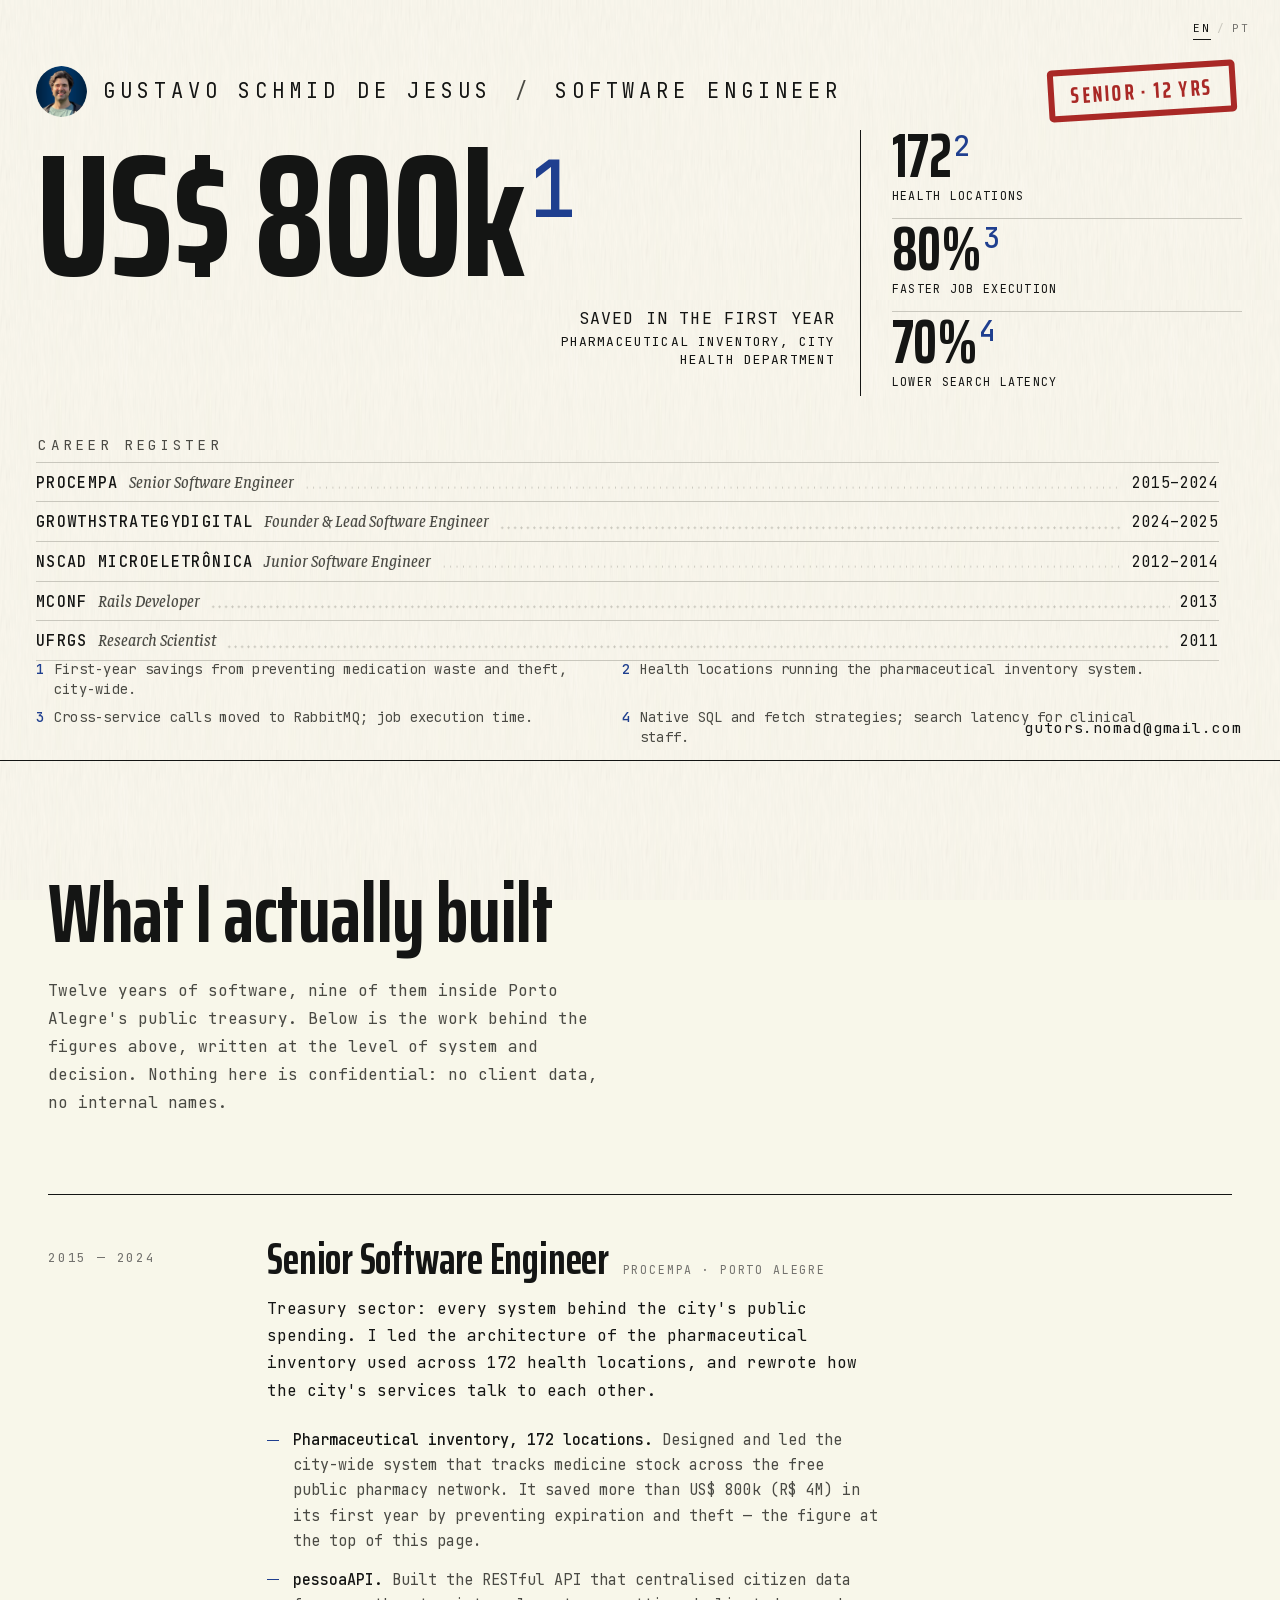
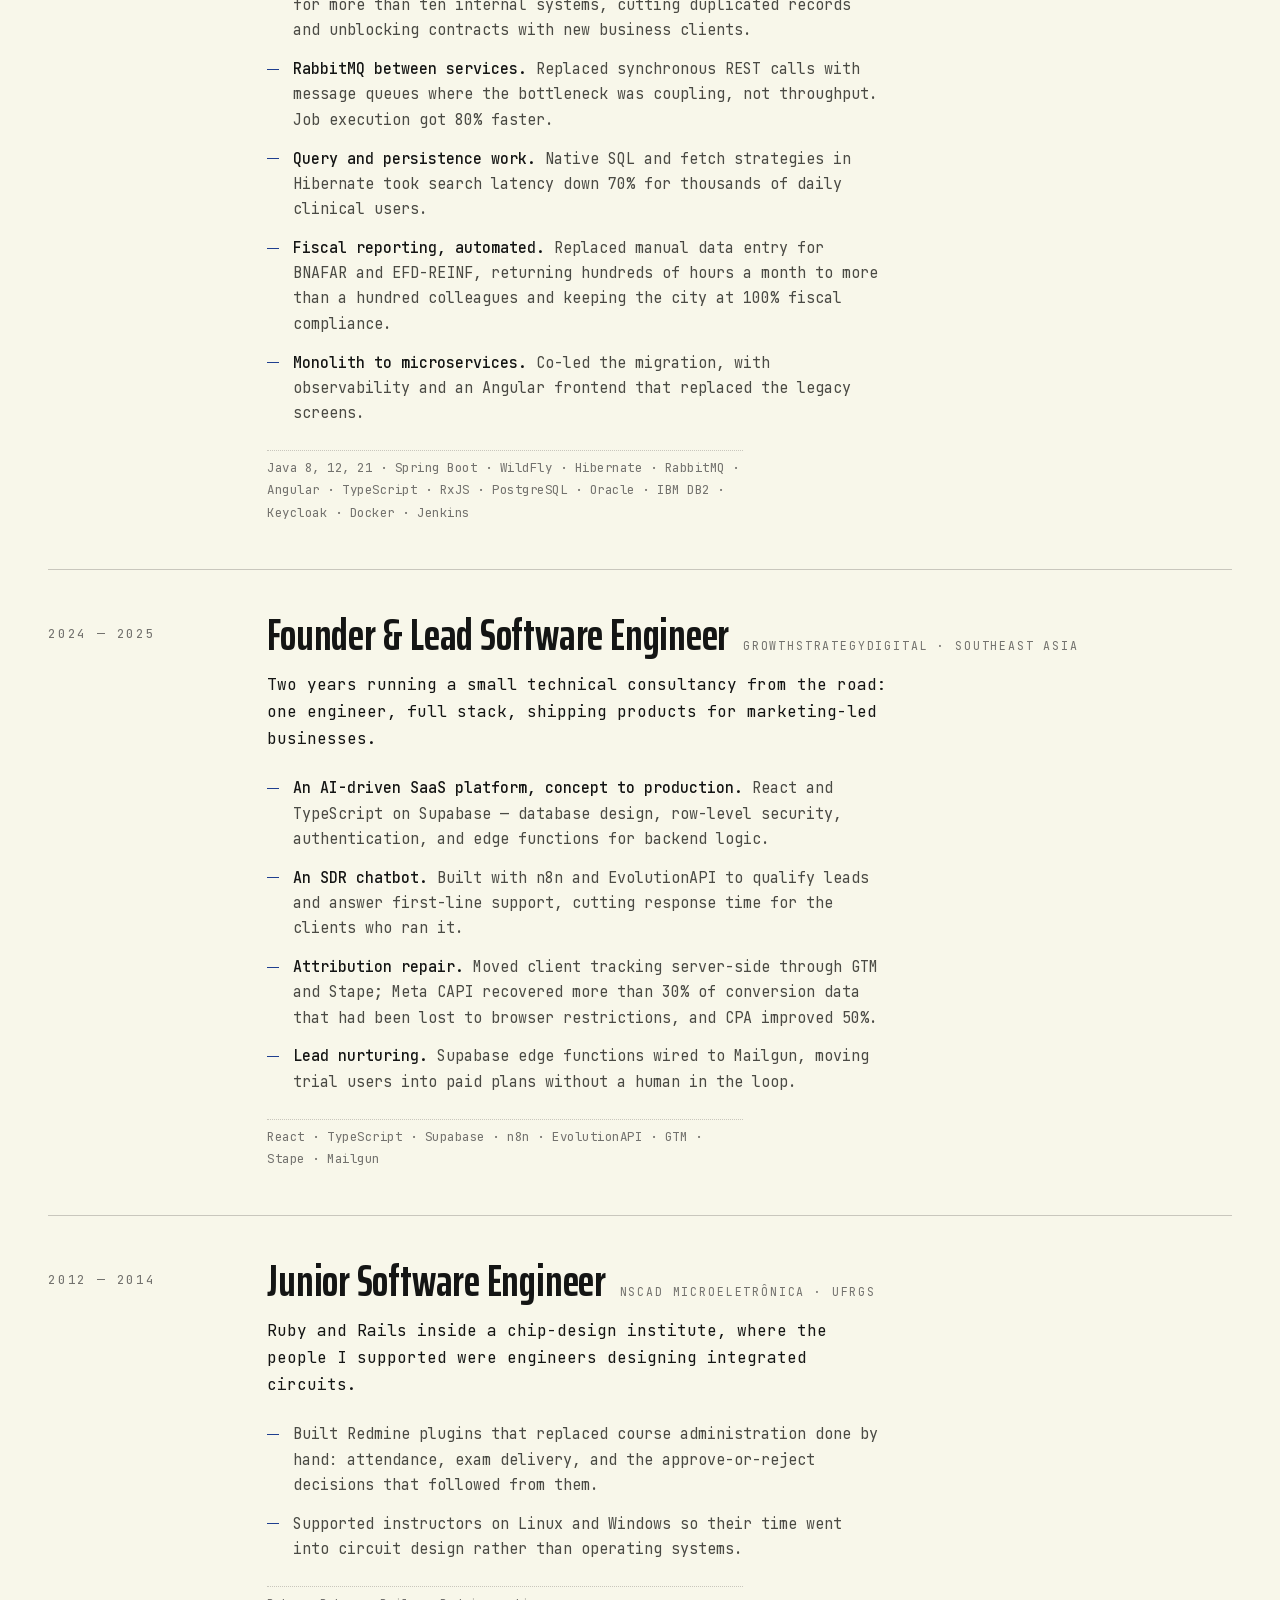
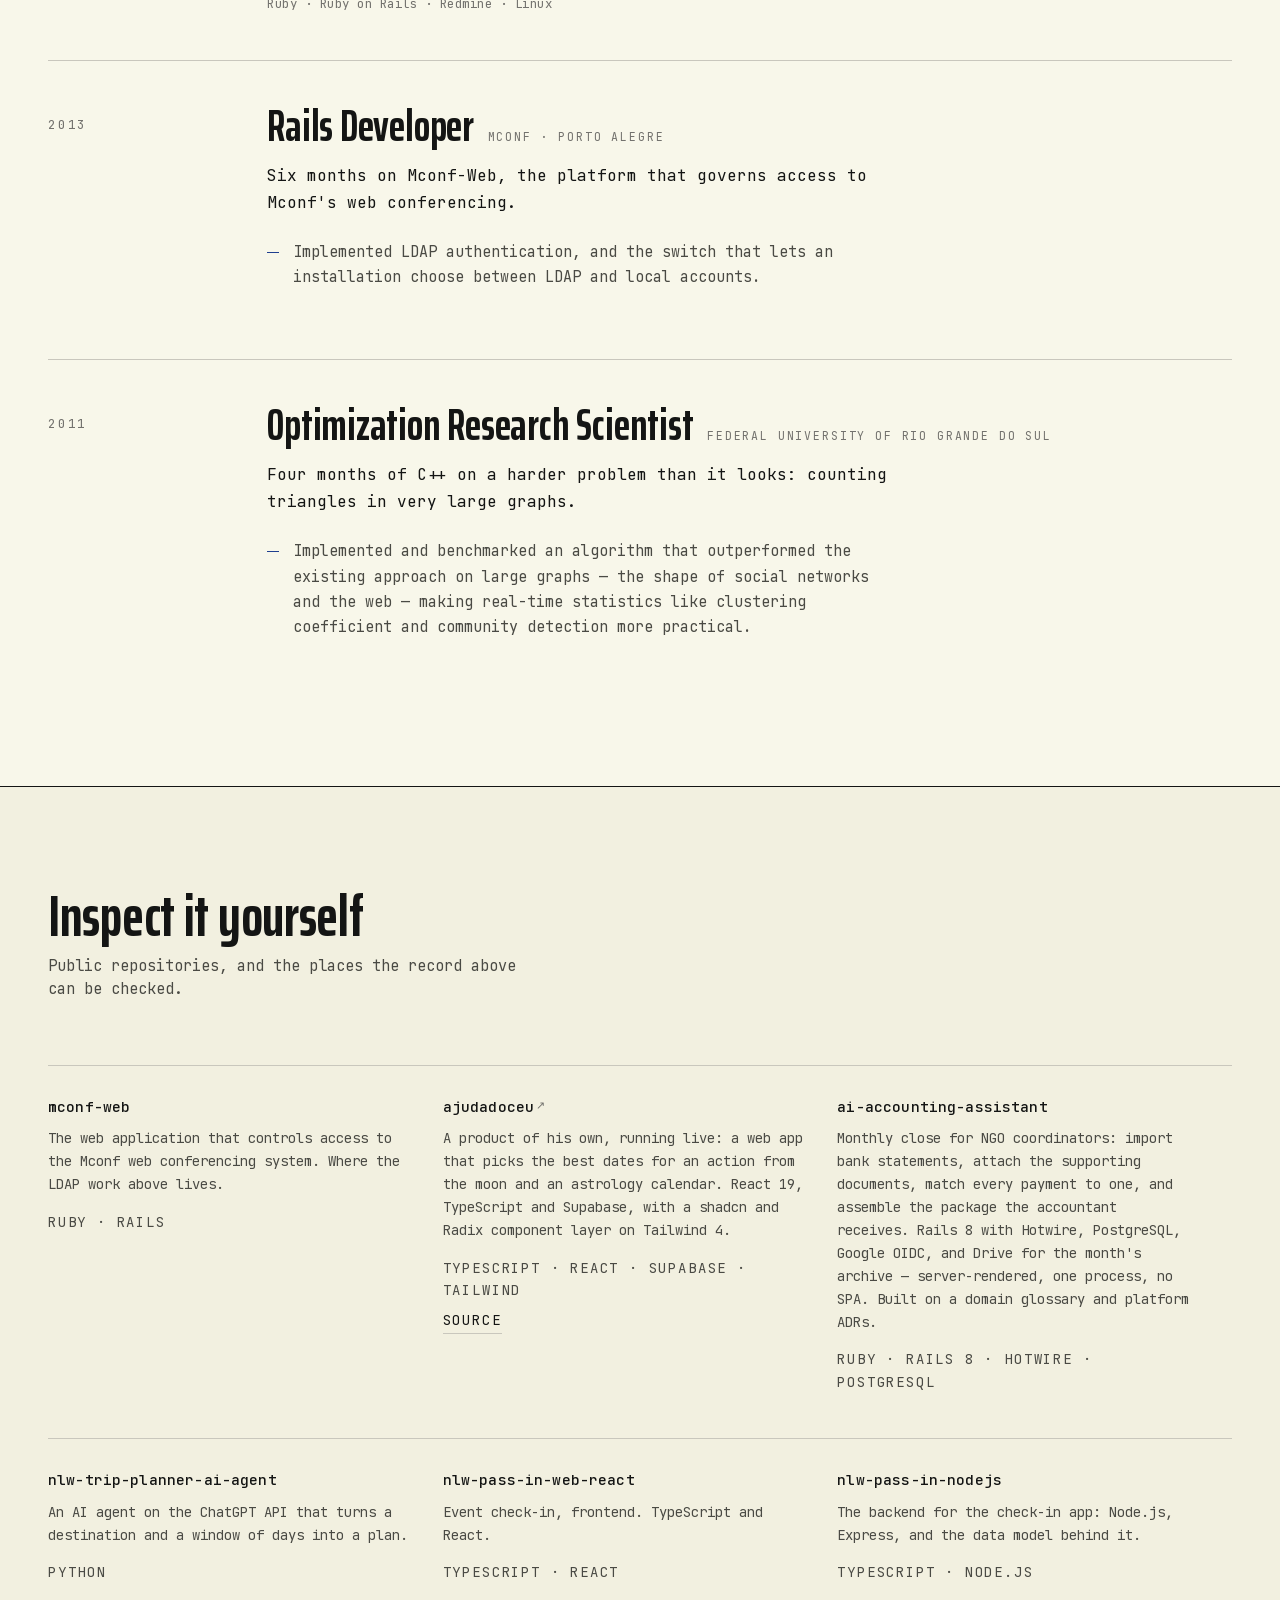
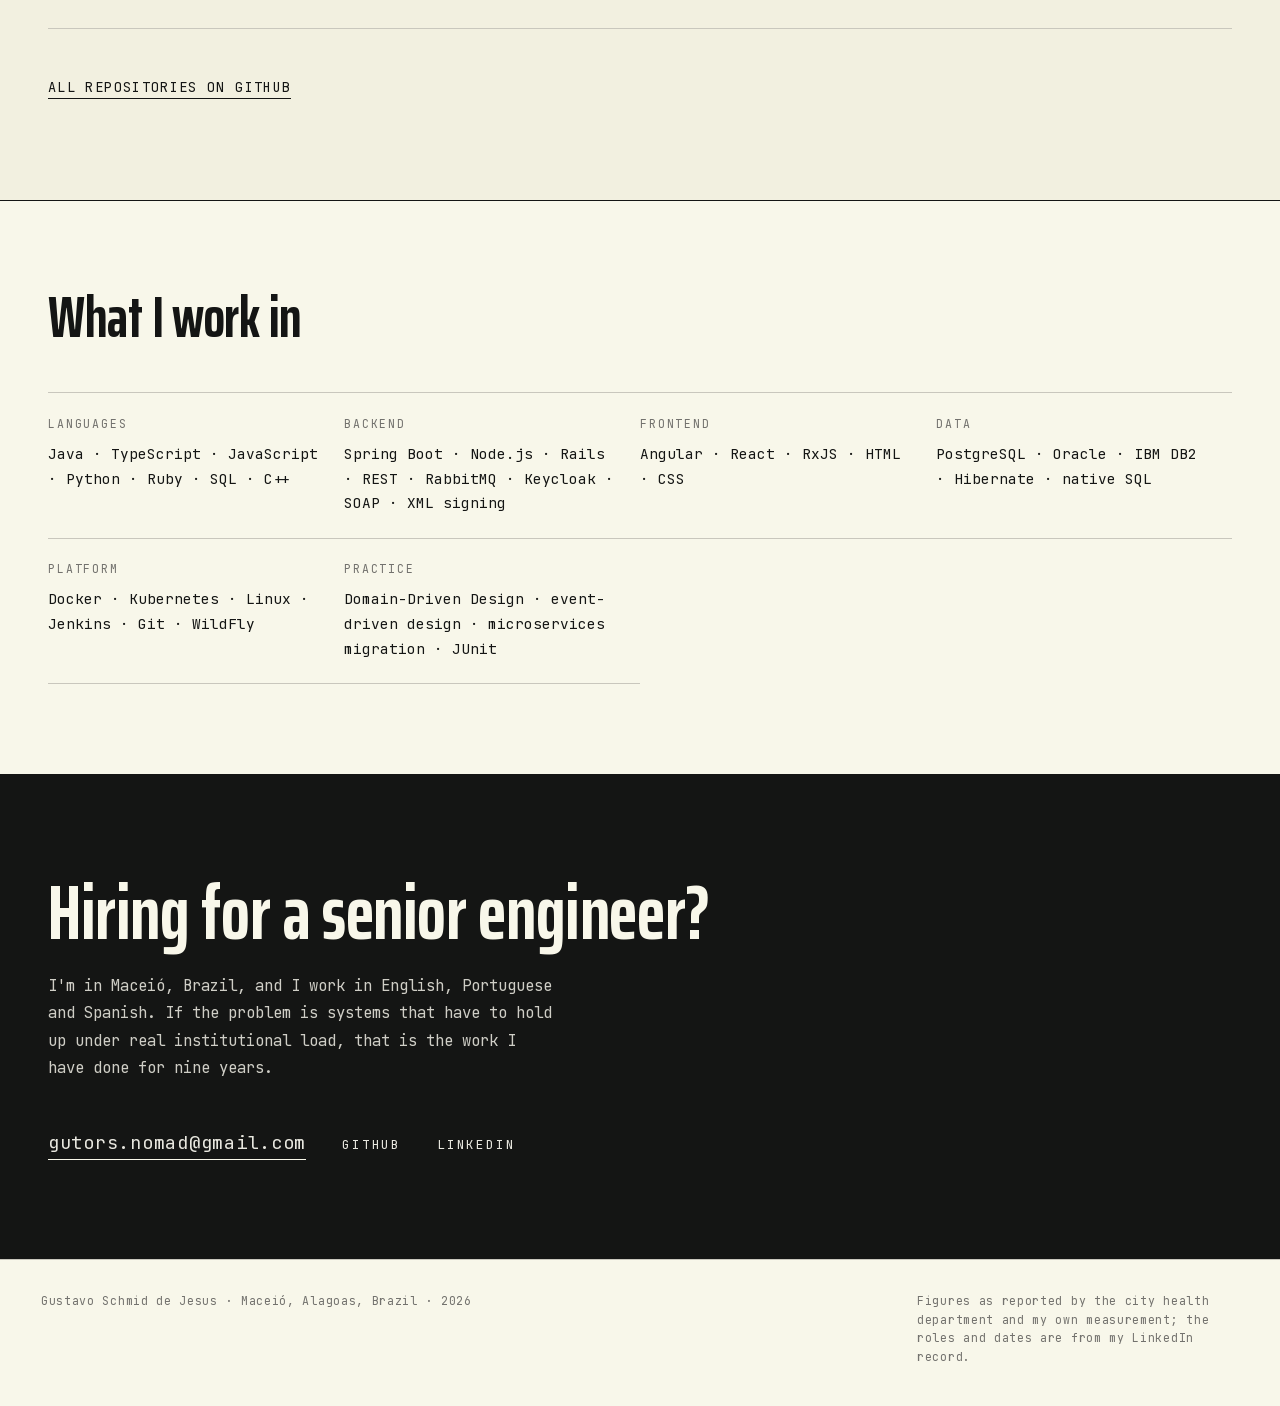
==== commit 5fcc72c2: "Add a Portuguese version of the site and an EN/PT switcher Portuguese is a real route at /pt/ rather" ====
--- a/index.html
+++ b/index.html
@@ -5,6 +5,33 @@
 <meta name="viewport" content="width=device-width, initial-scale=1">
 <title>Gustavo Schmid de Jesus — Software Engineer</title>
 <meta name="description" content="Senior software engineer. Nine years building city-scale Java and Spring systems, now full stack in TypeScript, Java and Python. Maceió, Brazil.">
+
+<!-- Social preview. LinkedIn and WhatsApp read og:; X reads twitter:.
+     Absolute URLs are required by every one of them. -->
+<link rel="canonical" href="https://gutors.com.br/">
+<link rel="alternate" hreflang="en" href="https://gutors.com.br/">
+<link rel="alternate" hreflang="pt-BR" href="https://gutors.com.br/pt/">
+<link rel="alternate" hreflang="x-default" href="https://gutors.com.br/">
+<link rel="icon" href="favicon.ico" sizes="32x32">
+<link rel="icon" href="assets/og/icon-512.png" type="image/png" sizes="512x512">
+<link rel="apple-touch-icon" href="apple-touch-icon.png">
+<meta name="theme-color" content="#f8f7ea">
+<meta property="og:type" content="profile">
+<meta property="og:site_name" content="Gustavo Schmid de Jesus">
+<meta property="og:url" content="https://gutors.com.br/">
+<meta property="og:title" content="Gustavo Schmid de Jesus — Software Engineer">
+<meta property="og:description" content="Nine years building city-scale systems in Porto Alegre's public treasury. 172 health locations, US$ 800k saved in the first year, 80% faster job execution.">
+<meta property="og:image" content="https://gutors.com.br/assets/og/og.png">
+<meta property="og:image:width" content="1200">
+<meta property="og:image:height" content="630">
+<meta property="og:image:alt" content="Gustavo Schmid de Jesus, software engineer. US$ 800k saved in the first year; 172 health locations; 80% faster job execution; 70% lower search latency.">
+<meta property="og:locale" content="en_US">
+
+<meta name="twitter:card" content="summary_large_image">
+<meta name="twitter:title" content="Gustavo Schmid de Jesus — Software Engineer">
+<meta name="twitter:description" content="Nine years building city-scale systems in Porto Alegre's public treasury. 172 health locations, US$ 800k saved in the first year, 80% faster job execution.">
+<meta name="twitter:image" content="https://gutors.com.br/assets/og/og.png">
+<meta name="twitter:image:alt" content="Gustavo Schmid de Jesus, software engineer, with his career's headline figures.">
 <link rel="preload" href="assets/fonts/saira-extra-condensed-700.woff2" as="font" type="font/woff2" crossorigin>
 <link rel="preload" href="assets/fonts/jetbrains-mono.woff2" as="font" type="font/woff2" crossorigin>
 <link rel="preload" href="assets/fonts/faustina-italic-500.woff2" as="font" type="font/woff2" crossorigin>
@@ -17,6 +44,12 @@
 <main>
   <!-- ============ THE SHEET: first viewport ============ -->
   <div class="sheet-wrap">
+    <nav class="langbar" aria-label="Language">
+      <span aria-current="page">EN</span>
+      <span class="langbar__sep" aria-hidden="true">/</span>
+      <a href="/pt/">PT</a>
+    </nav>
+
   <section class="sheet" aria-label="Summary record">
 
     <div class="masthead">
--- a/styles.css
+++ b/styles.css
@@ -103,6 +103,52 @@
   z-index: 100;
 }
 .skip:focus { left: 0; }
+
+/* ==========================================================================
+   Language switch
+   A page-level control, not part of the sheet: the measured card is a printed
+   object, and a UI control sitting inside it would be the browser talking
+   through the report. It sits above the sheet, quiet, and reads as chrome.
+   ========================================================================== */
+
+.langbar {
+  max-width: 1280px;
+  margin-inline: auto;
+  padding: clamp(0.85rem, 1.8vw, 1.25rem) clamp(1.1rem, 2.6vw, 1.9rem) 0;
+  display: flex;
+  justify-content: flex-end;
+  align-items: baseline;
+  gap: 0.55em;
+  font-size: 0.7rem;
+  letter-spacing: 0.16em;
+  text-transform: uppercase;
+}
+
+.langbar a,
+.langbar [aria-current] {
+  text-decoration: none;
+  padding-bottom: 0.2em;
+  border-bottom: 1px solid transparent;
+  transition: color 140ms ease, border-color 140ms ease;
+}
+
+.langbar [aria-current] {
+  color: var(--ink);
+  border-bottom-color: var(--ink);
+}
+
+.langbar a {
+  color: var(--ink-faint);
+}
+.langbar a:hover {
+  color: var(--blue);
+  border-bottom-color: var(--blue);
+}
+
+.langbar__sep {
+  color: var(--rule);
+  user-select: none;
+}
 
 /* ==========================================================================
    First viewport — bound to the approved comp's measured boxes (1280 × 720)
@@ -215,7 +261,10 @@
 
 .lead__cap {
   position: absolute;
-  right: 0;
+  /* Stops short of the rule. Without this offset the caption's right edge
+     lands exactly on the vertical rule at 67.2%, which reads as text touching
+     a line rather than a column with air beside it. */
+  right: 3%;
   bottom: 0.35em;
   width: 37%;
   display: block;
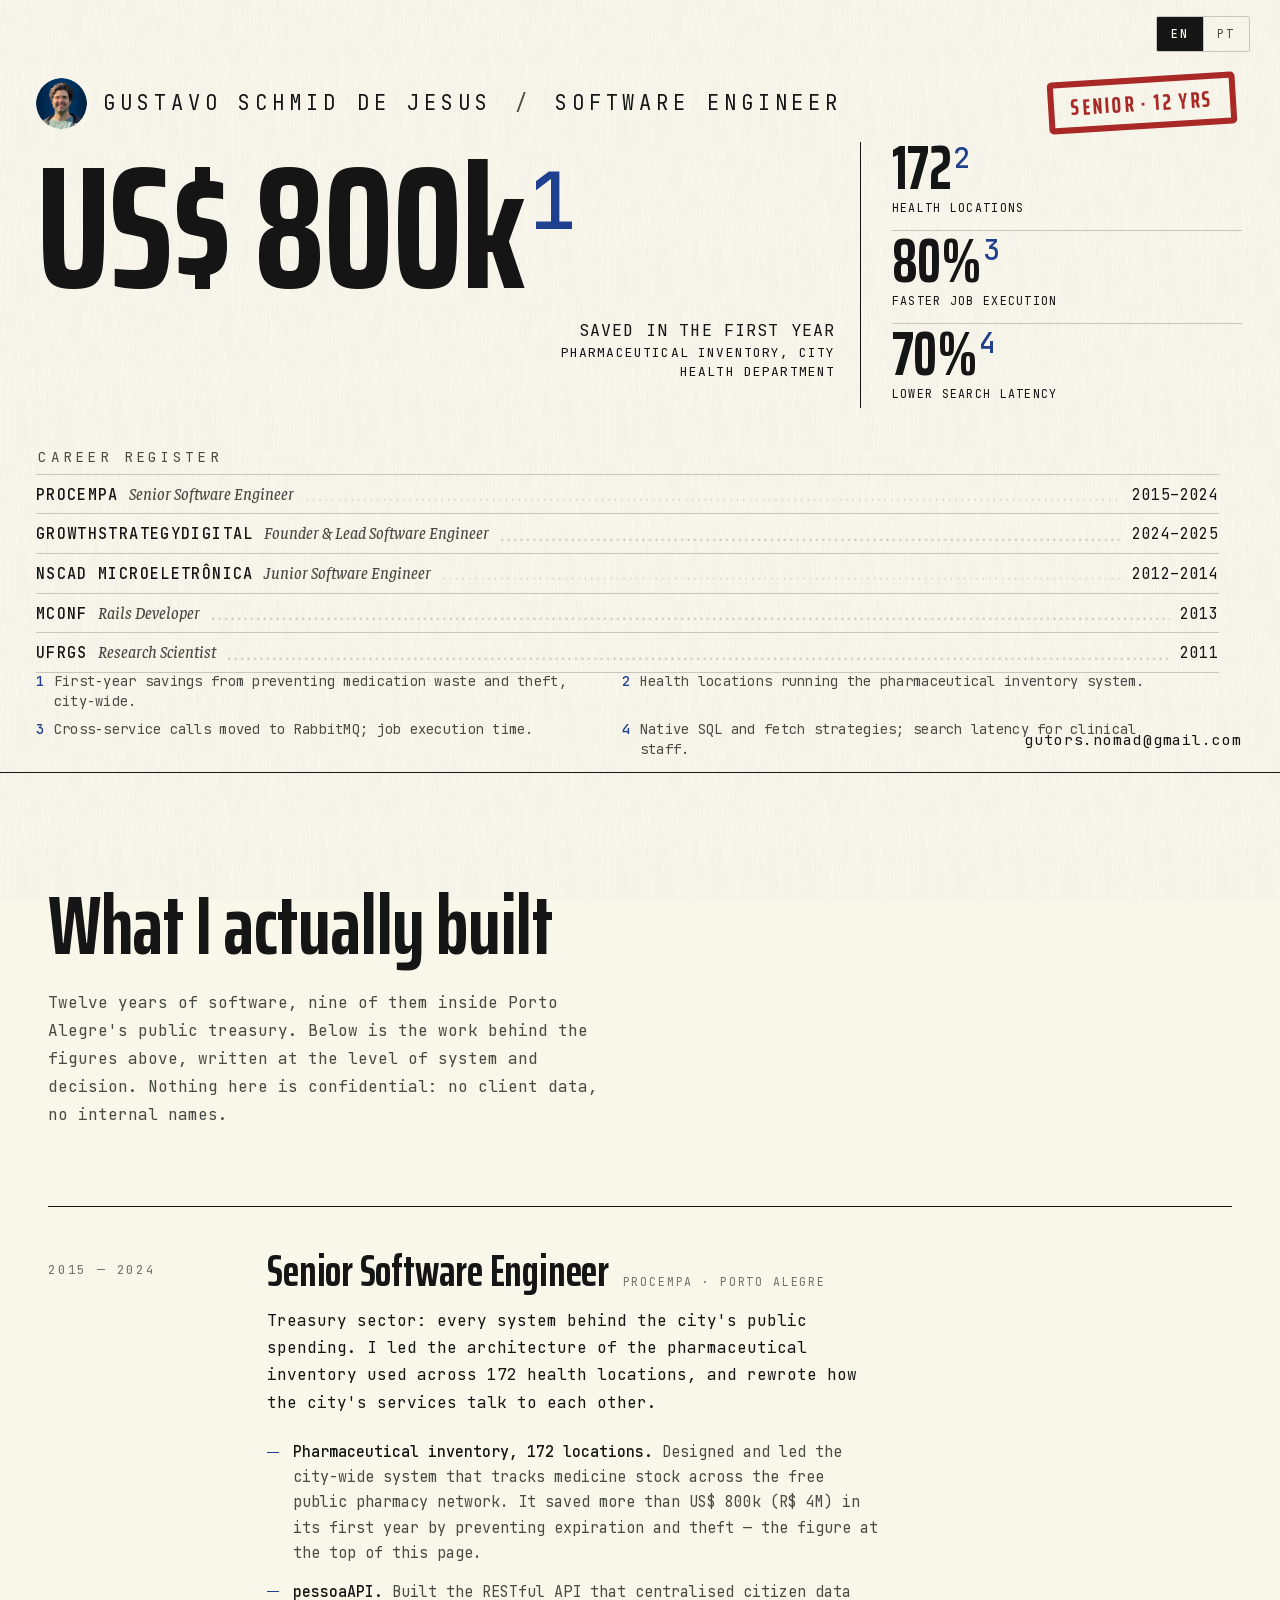
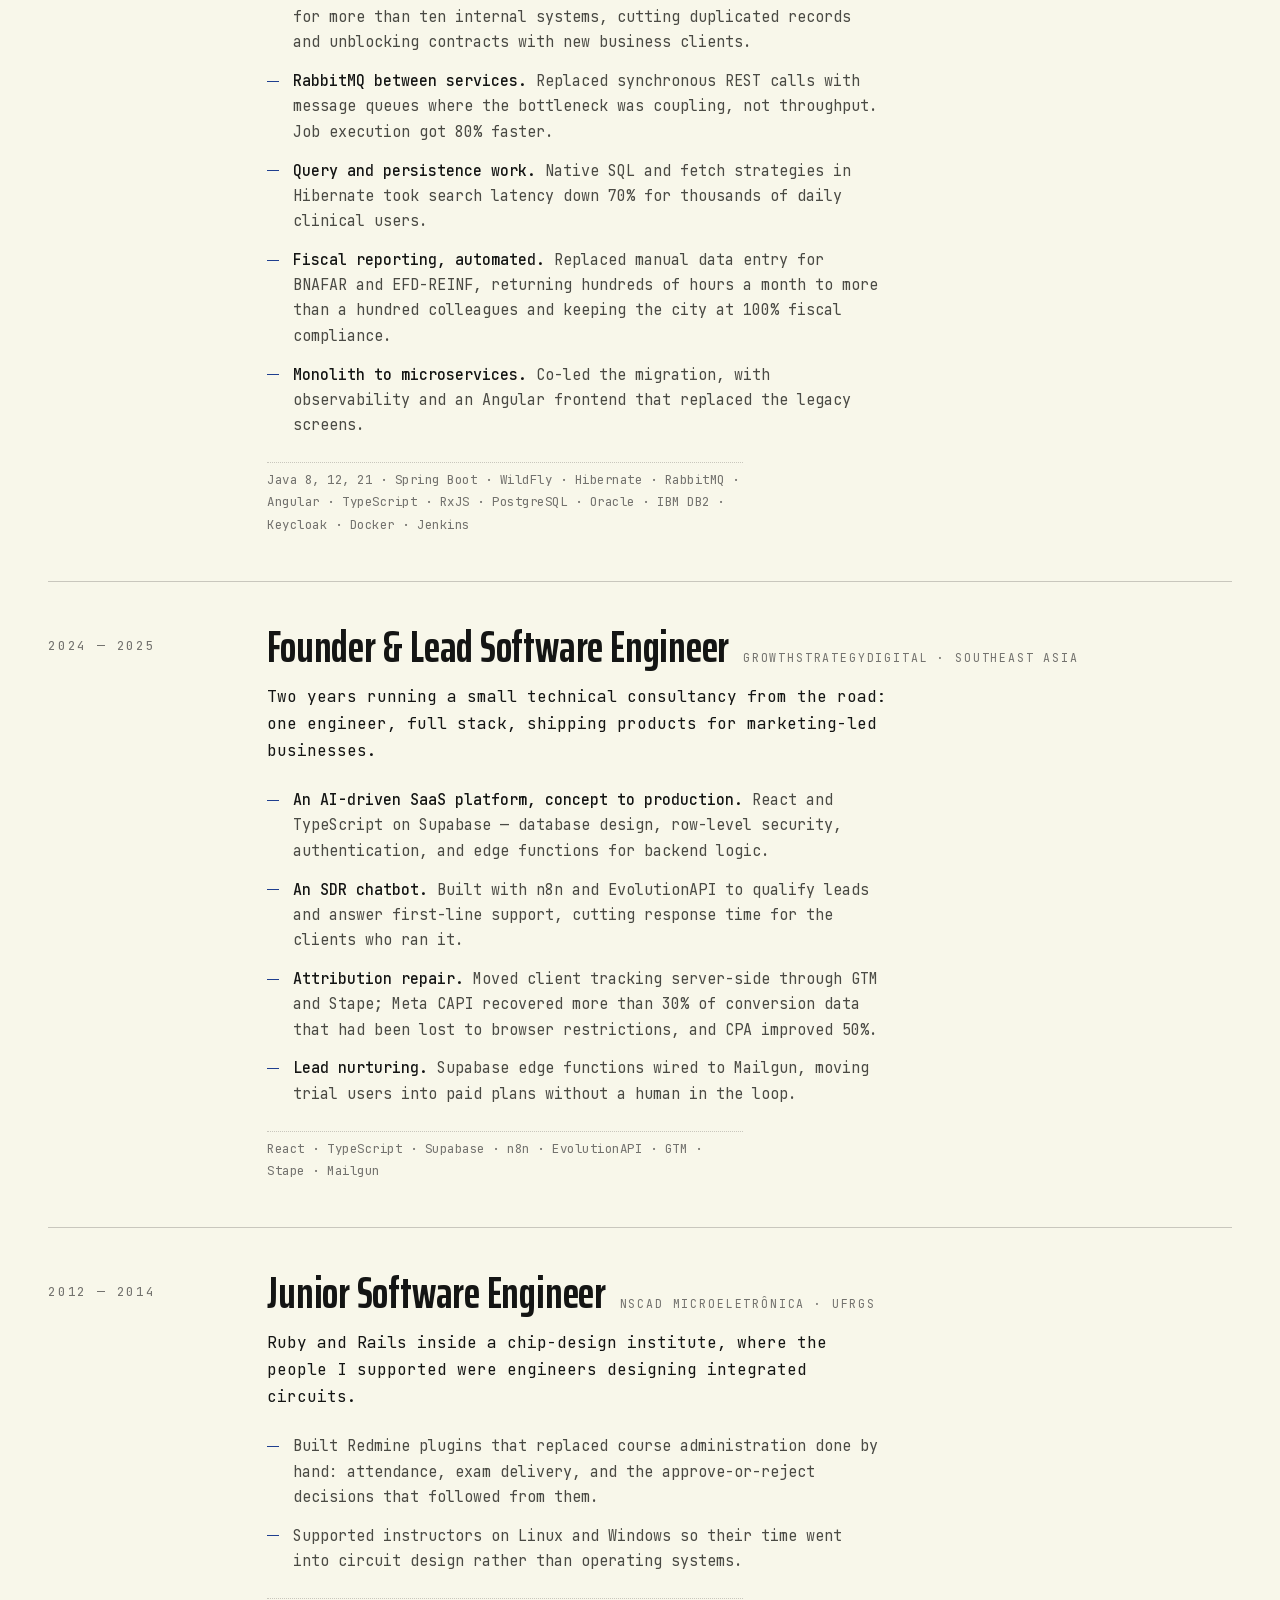
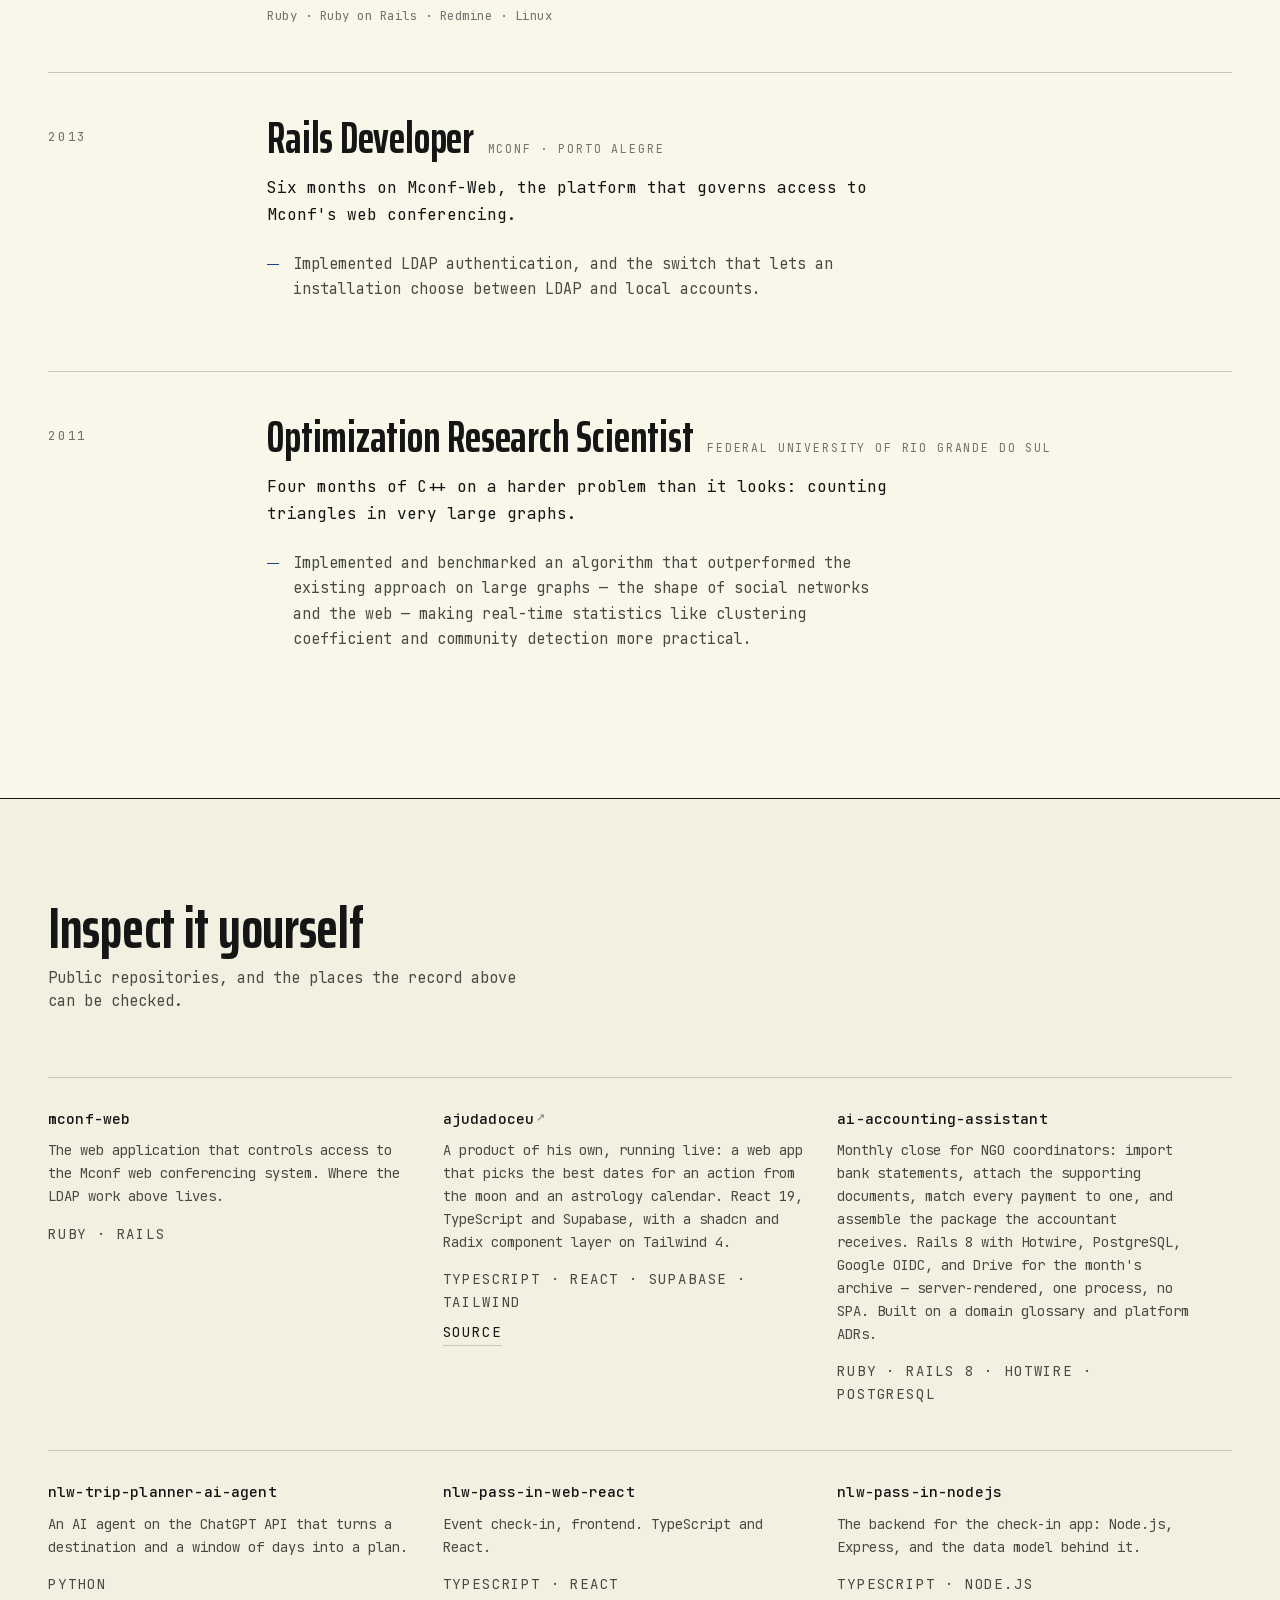
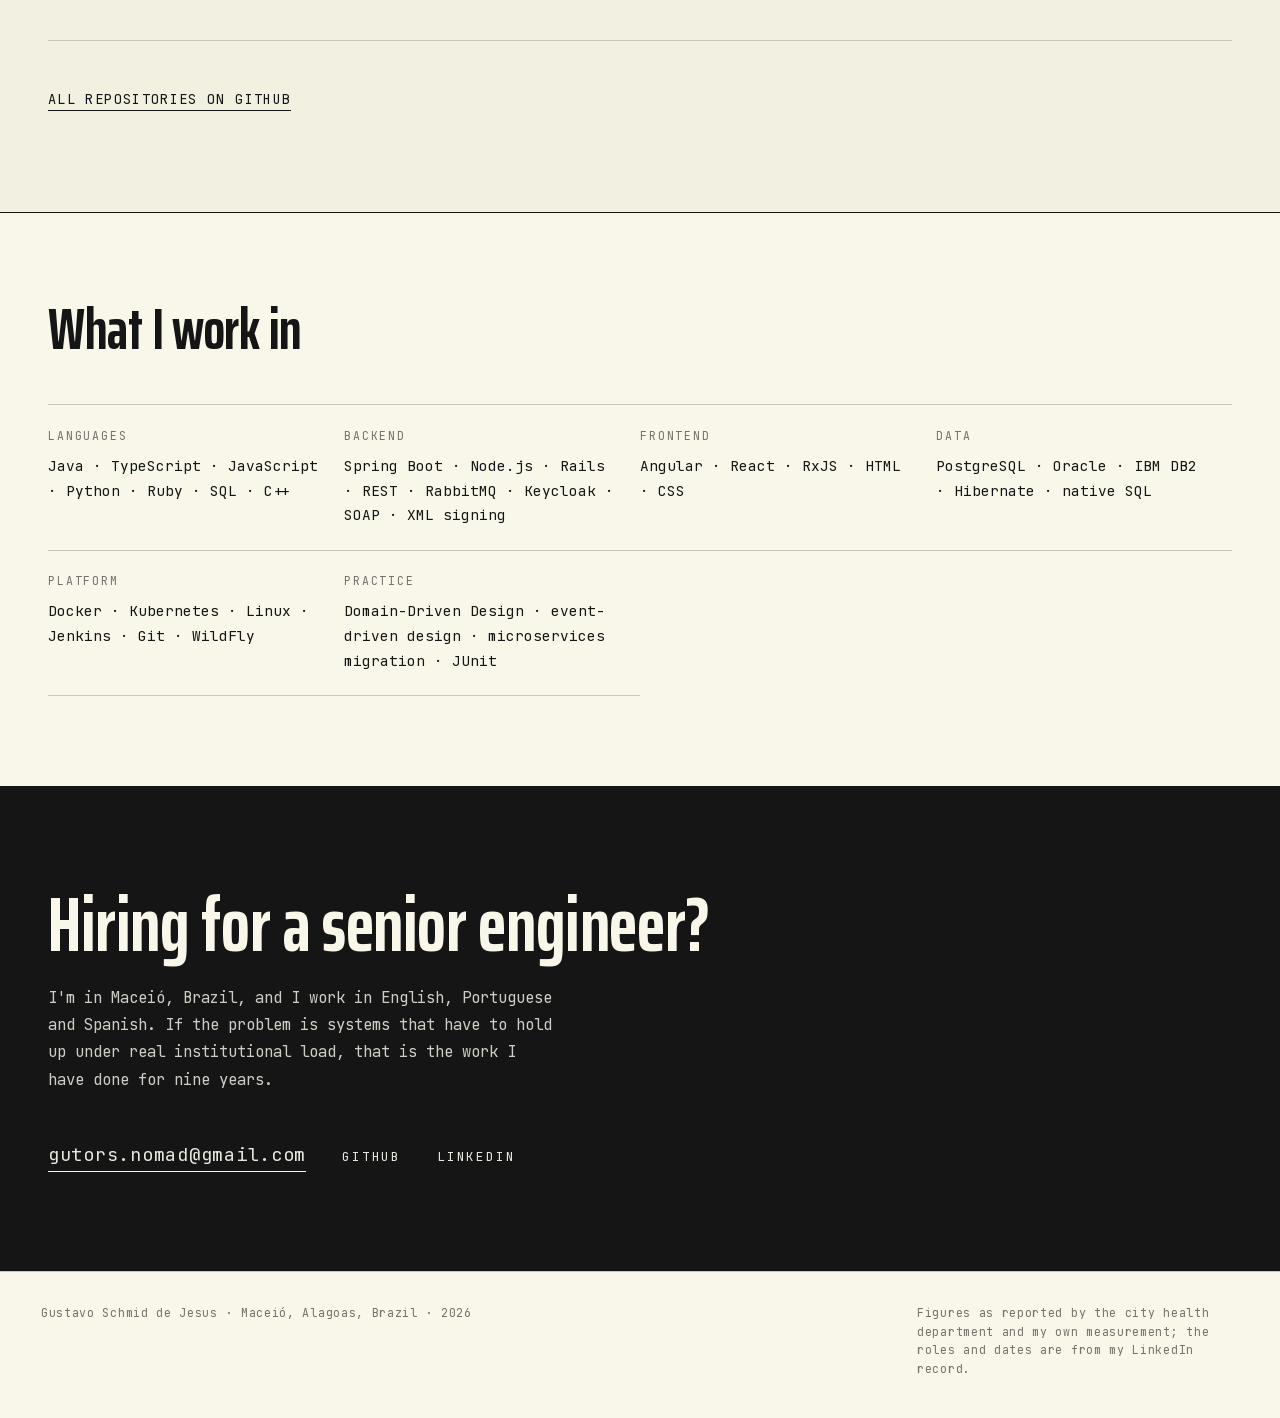
==== commit 0dd6c22e: "Make the language switch a real two-button control On a phone the labels were bare text at 17x20px, " ====
--- a/index.html
+++ b/index.html
@@ -45,9 +45,10 @@
   <!-- ============ THE SHEET: first viewport ============ -->
   <div class="sheet-wrap">
     <nav class="langbar" aria-label="Language">
-      <span aria-current="page">EN</span>
-      <span class="langbar__sep" aria-hidden="true">/</span>
-      <a href="/pt/">PT</a>
+      <div class="langbar__group">
+        <span aria-current="page">EN</span>
+        <a href="/pt/" hreflang="pt-BR" lang="pt-BR">PT</a>
+      </div>
     </nav>
 
   <section class="sheet" aria-label="Summary record">
--- a/styles.css
+++ b/styles.css
@@ -109,45 +109,76 @@
    A page-level control, not part of the sheet: the measured card is a printed
    object, and a UI control sitting inside it would be the browser talking
    through the report. It sits above the sheet, quiet, and reads as chrome.
+
+   Each option is a real 44px touch target. The first draft styled the labels
+   as bare text at 17×20px, which is a third of the minimum and, on the
+   Portuguese page, put the only tappable one on the left of the pair where
+   nobody looks for it.
    ========================================================================== */
 
 .langbar {
   max-width: 1280px;
   margin-inline: auto;
-  padding: clamp(0.85rem, 1.8vw, 1.25rem) clamp(1.1rem, 2.6vw, 1.9rem) 0;
+  padding: clamp(0.6rem, 1.6vw, 1rem) clamp(0.9rem, 2.4vw, 1.9rem) 0;
   display: flex;
   justify-content: flex-end;
-  align-items: baseline;
-  gap: 0.55em;
-  font-size: 0.7rem;
-  letter-spacing: 0.16em;
-  text-transform: uppercase;
-}
-
-.langbar a,
-.langbar [aria-current] {
+}
+
+.langbar__group {
+  display: inline-flex;
+  align-items: stretch;
+  border: 1px solid var(--rule);
+  border-radius: 2px;
+  overflow: hidden;
+}
+
+.langbar__group > * {
+  display: flex;
+  align-items: center;
+  justify-content: center;
+  /* 44×44 is the floor for a thumb; the label only needs its width to fit. */
+  min-width: 46px;
+  min-height: 34px;
+  padding: 0 0.85em;
+  font-size: 0.72rem;
+  letter-spacing: 0.14em;
+  text-transform: uppercase;
   text-decoration: none;
-  padding-bottom: 0.2em;
-  border-bottom: 1px solid transparent;
-  transition: color 140ms ease, border-color 140ms ease;
-}
-
-.langbar [aria-current] {
-  color: var(--ink);
-  border-bottom-color: var(--ink);
-}
-
-.langbar a {
-  color: var(--ink-faint);
-}
-.langbar a:hover {
+  line-height: 1;
+  transition: background 140ms ease, color 140ms ease;
+}
+
+.langbar__group [aria-current] {
+  background: var(--ink);
+  color: var(--paper);
+  font-weight: 500;
+}
+
+.langbar__group a {
+  color: var(--ink-soft);
+  background: transparent;
+}
+.langbar__group a:hover {
+  background: var(--paper-deep);
   color: var(--blue);
-  border-bottom-color: var(--blue);
-}
-
-.langbar__sep {
-  color: var(--rule);
-  user-select: none;
+}
+
+/* A visible divider between the two, so the pair reads as two buttons and
+   never as one label split by a slash. */
+.langbar__group > * + * {
+  border-left: 1px solid var(--rule);
+}
+
+/* Bigger targets where the finger is the pointer. */
+@media (max-width: 900px) {
+  .langbar {
+    padding-top: 0.7rem;
+  }
+  .langbar__group > * {
+    min-width: 56px;
+    min-height: 44px;
+    font-size: 0.8rem;
+  }
 }
 
 /* ==========================================================================
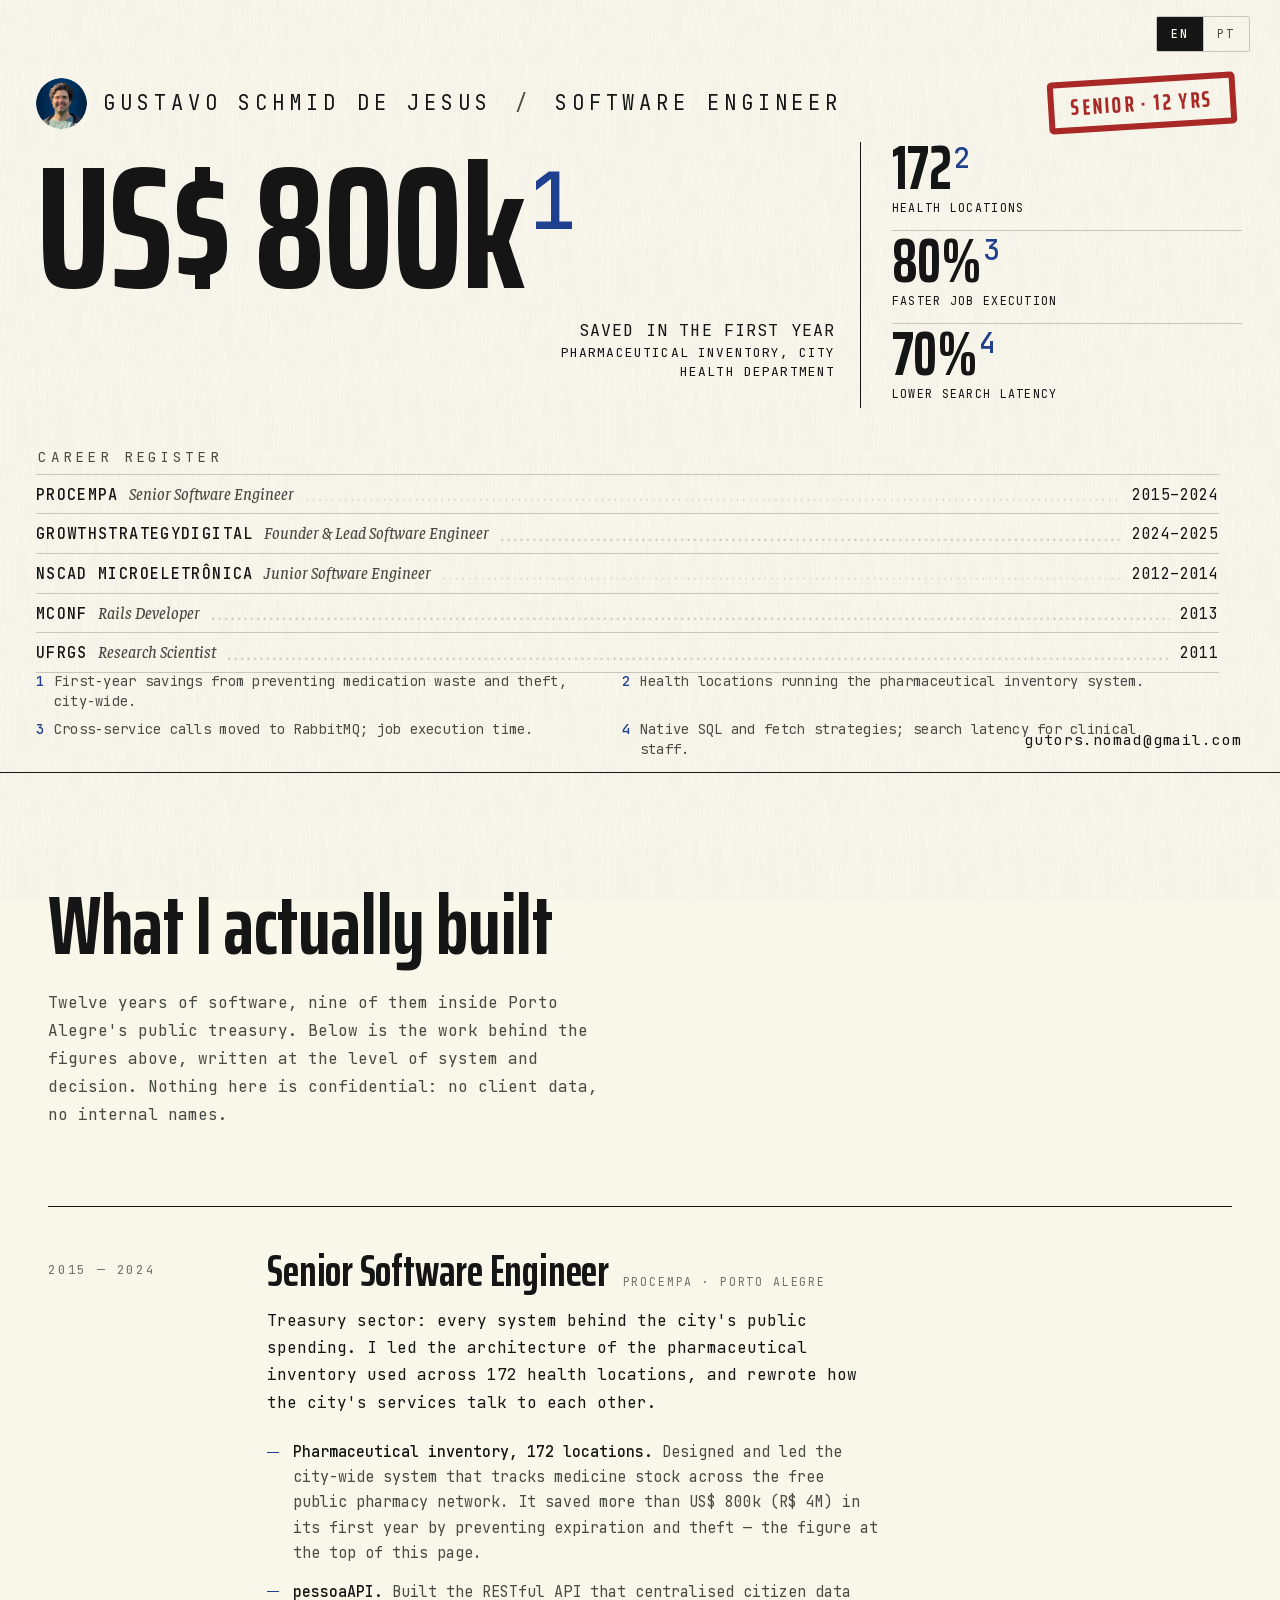
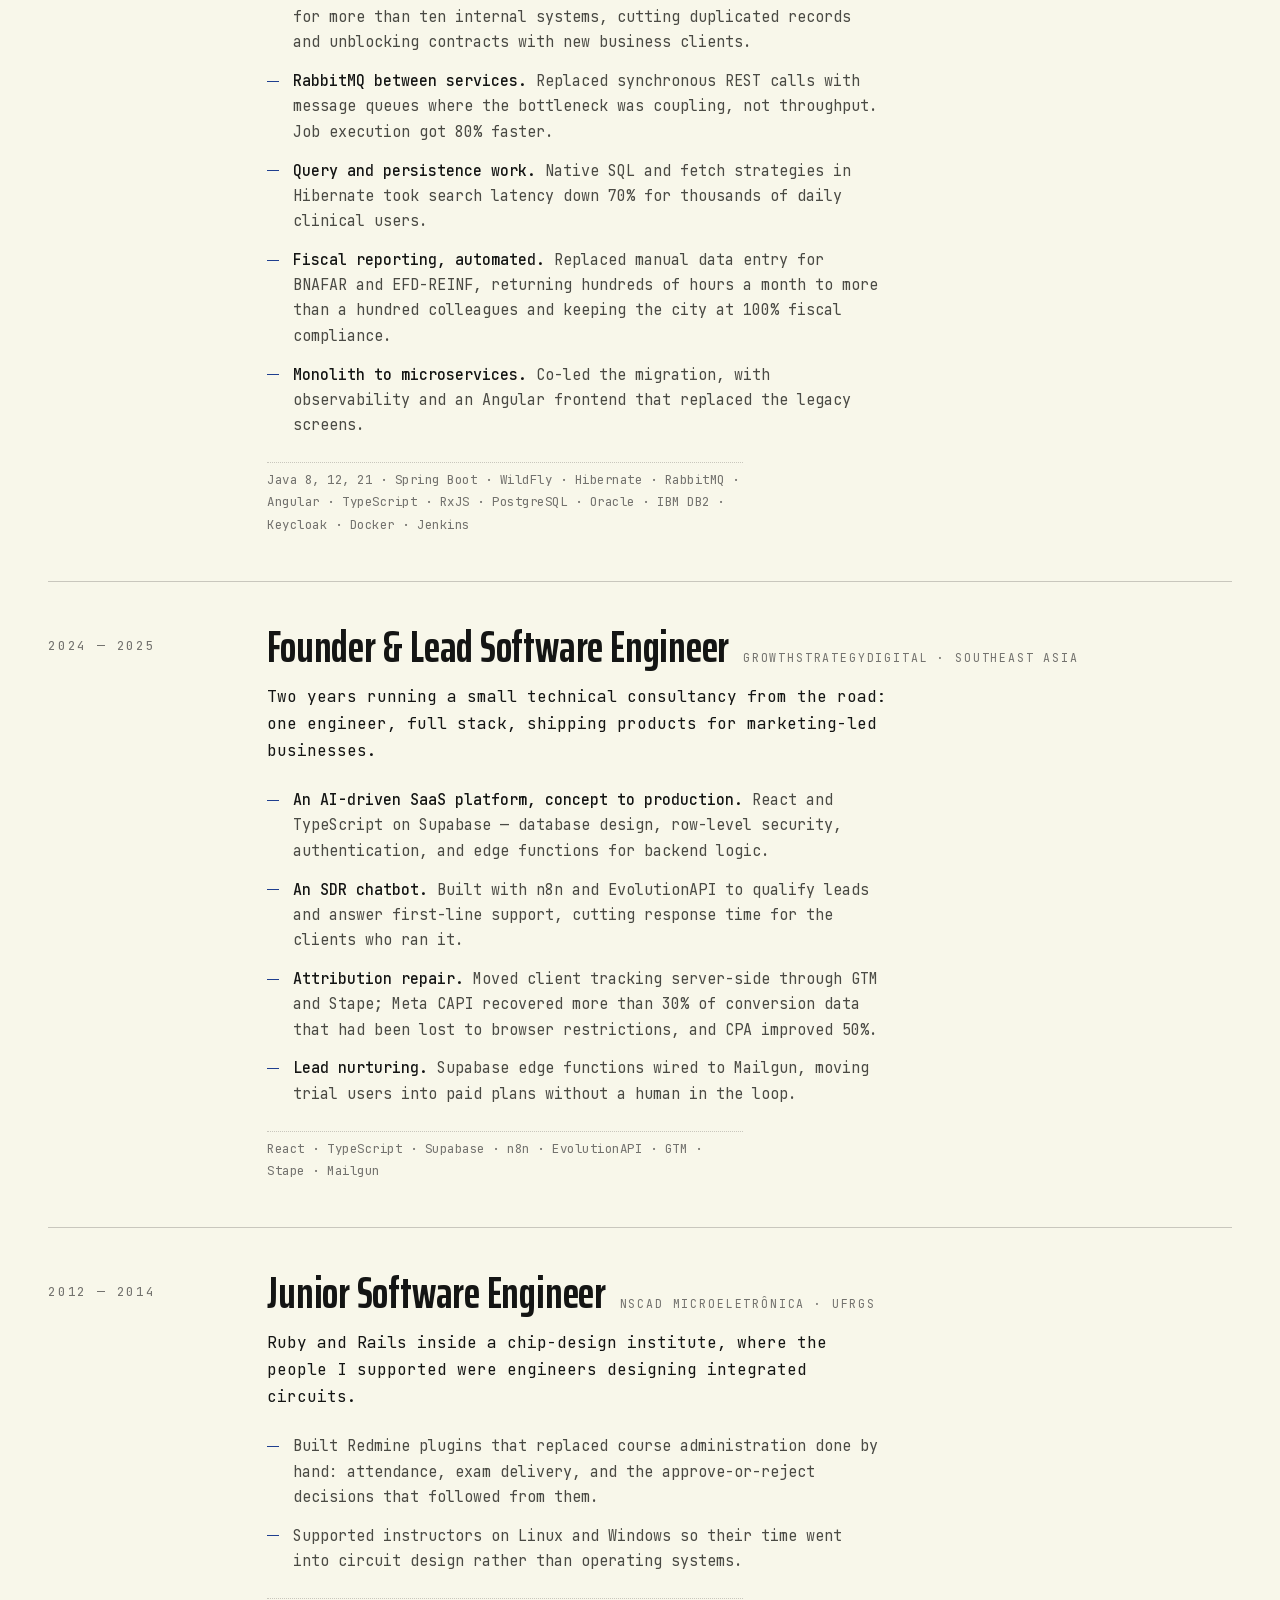
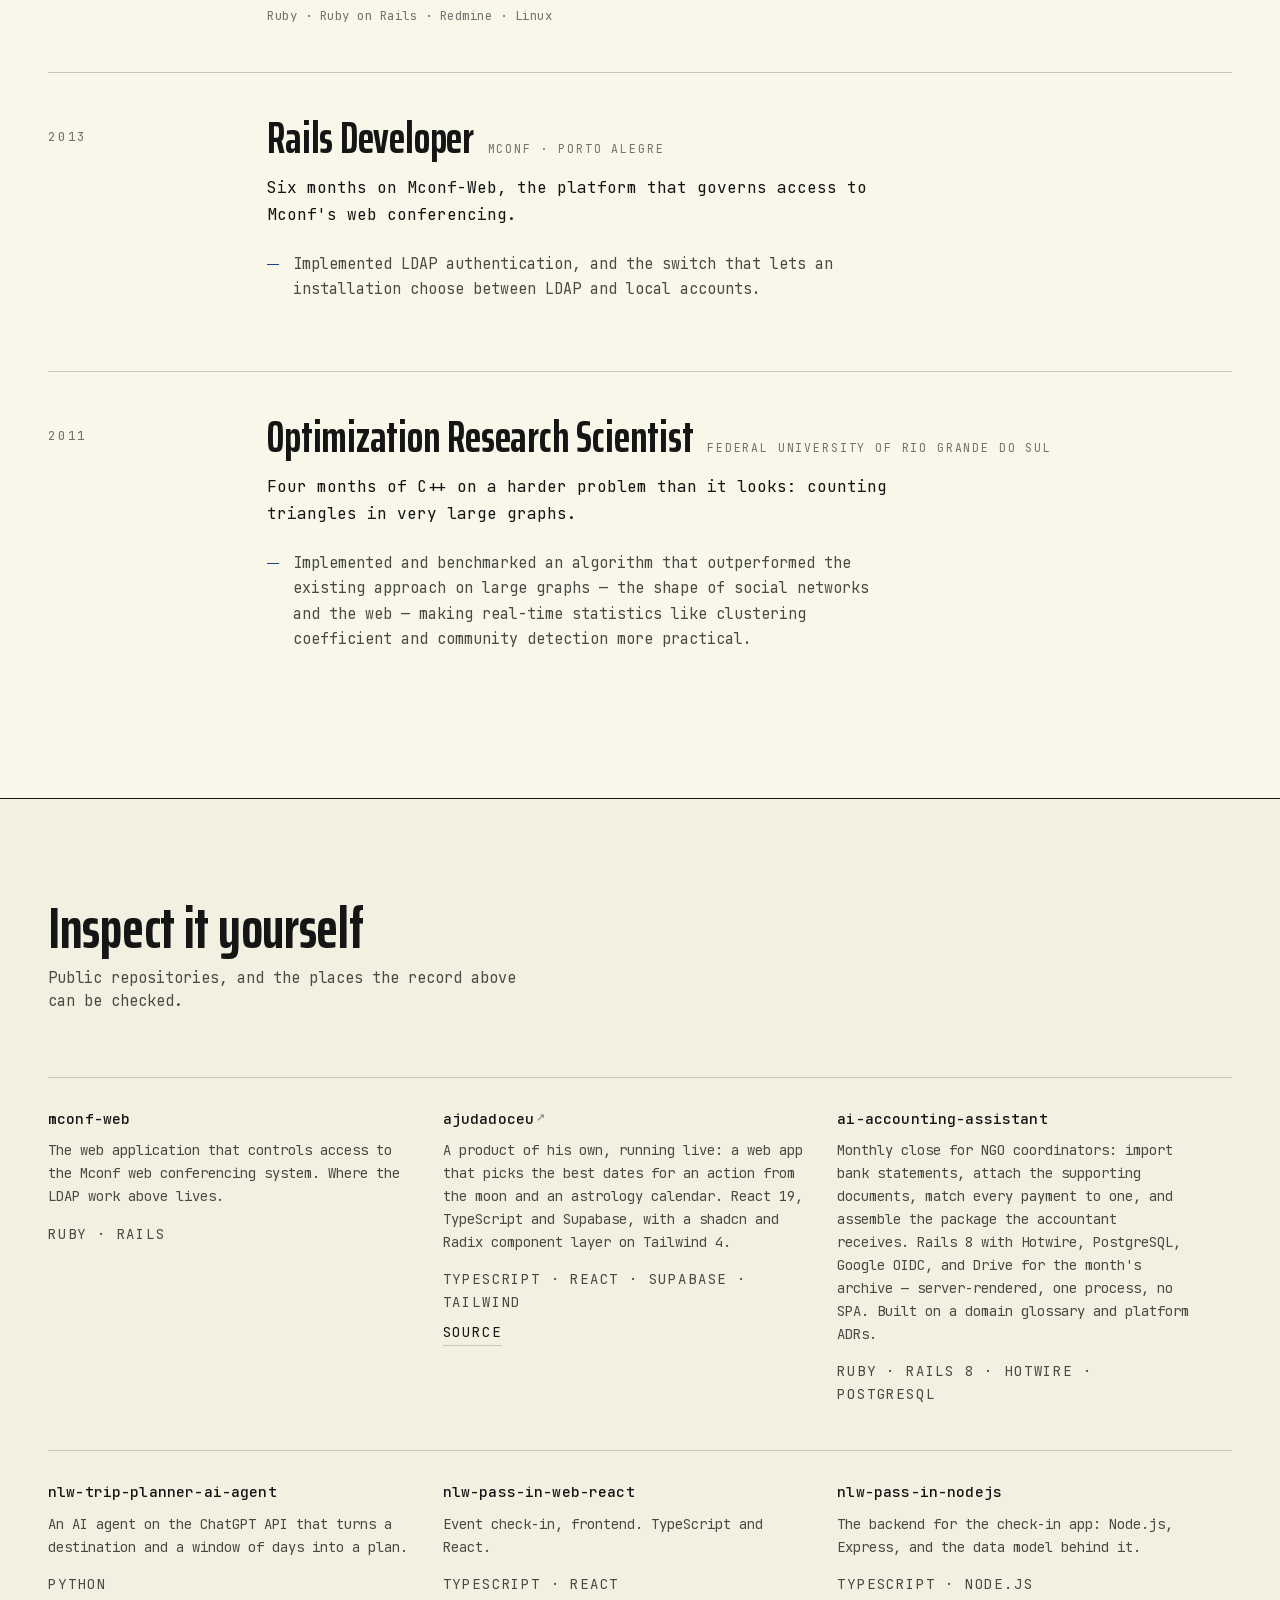
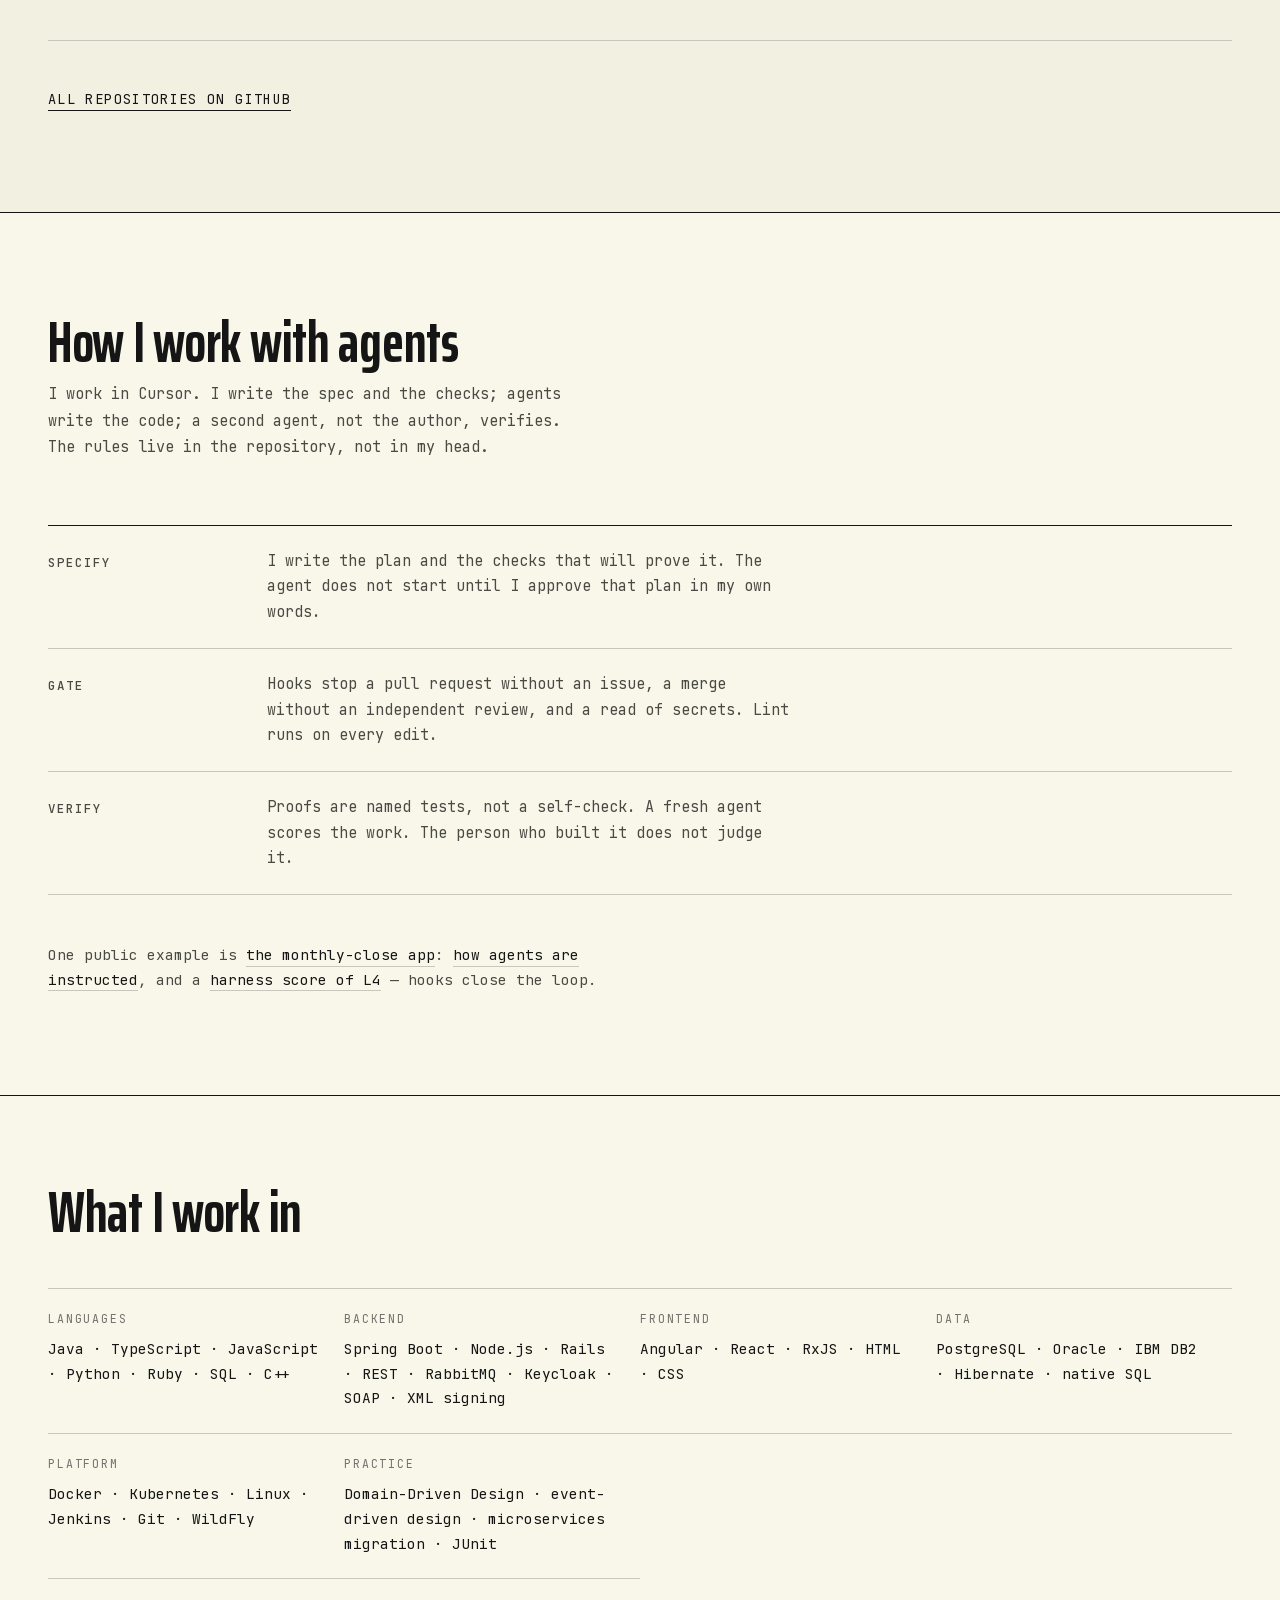
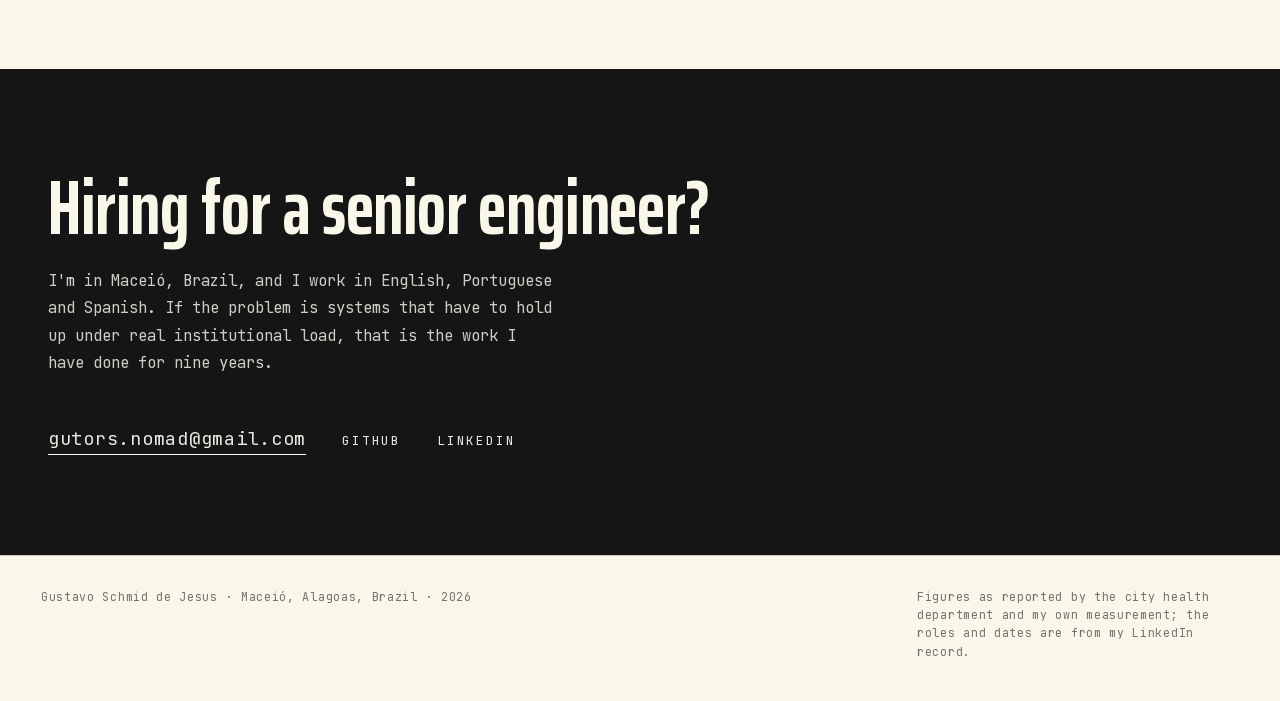
==== commit f56a42ee: "Add how I work with agents, and lock showcase surfaces to comp-first." ====
--- a/index.html
+++ b/index.html
@@ -257,6 +257,42 @@
     </div>
   </section>
 
+  <!-- ============ METHOD: how I work with agents ============ -->
+  <section class="method" aria-labelledby="method-h">
+    <div class="method__inner">
+      <h2 id="method-h" class="method__title">How I work with agents</h2>
+      <p class="method__intro">
+        I work in Cursor. I write the spec and the checks; agents write the code;
+        a second agent, not the author, verifies. The rules live in the repository,
+        not in my head.
+      </p>
+
+      <ol class="method__steps">
+        <li class="method__step">
+          <h3 class="method__label">Specify</h3>
+          <p>I write the plan and the checks that will prove it. The agent does not start until I approve that plan in my own words.</p>
+        </li>
+        <li class="method__step">
+          <h3 class="method__label">Gate</h3>
+          <p>Hooks stop a pull request without an issue, a merge without an independent review, and a read of secrets. Lint runs on every edit.</p>
+        </li>
+        <li class="method__step">
+          <h3 class="method__label">Verify</h3>
+          <p>Proofs are named tests, not a self-check. A fresh agent scores the work. The person who built it does not judge it.</p>
+        </li>
+      </ol>
+
+      <p class="method__example">
+        One public example is
+        <a href="https://github.com/gutors/ai-accounting-assistant" target="_blank" rel="noopener">the monthly-close app</a>:
+        <a href="https://github.com/gutors/ai-accounting-assistant/blob/main/AGENTS.md" target="_blank" rel="noopener">how agents are instructed</a>,
+        and a
+        <a href="https://paladini.github.io/harness-score/" target="_blank" rel="noopener">harness score of L4</a>
+        &mdash; hooks close the loop.
+      </p>
+    </div>
+  </section>
+
   <!-- ============ CAPABILITIES ============ -->
   <section class="capabilities" aria-labelledby="cap-h">
     <div class="capabilities__inner">
--- a/styles.css
+++ b/styles.css
@@ -497,6 +497,7 @@
 
 .record,
 .evidence,
+.method,
 .capabilities,
 .close {
   position: relative;
@@ -505,6 +506,7 @@
 
 .record__inner,
 .evidence__inner,
+.method__inner,
 .capabilities__inner,
 .close__inner {
   max-width: 74rem;
@@ -647,6 +649,7 @@
 }
 
 .evidence__title,
+.method__title,
 .capabilities__title {
   margin: 0 0 0.75rem;
   font-family: var(--display);
@@ -755,6 +758,82 @@
   padding-bottom: 0.15em;
 }
 .evidence__more a:hover { color: var(--blue); border-bottom-color: var(--blue); }
+
+/* ==========================================================================
+   Method — how I work with agents
+   A procedure in the same report grammar: mono label, hairline, sourced close.
+   ========================================================================== */
+
+.method {
+  padding-block: clamp(4rem, 8vw, 7rem);
+  border-top: 1px solid var(--rule-strong);
+}
+
+.method__intro {
+  margin: 0 0 clamp(2.5rem, 5vw, 4rem);
+  font-size: 0.95rem;
+  line-height: 1.75;
+  color: var(--ink-soft);
+  max-width: 58ch;
+}
+
+.method__steps {
+  margin: 0;
+  padding: 0;
+  list-style: none;
+  border-top: 1px solid var(--rule-strong);
+}
+
+.method__step {
+  display: grid;
+  grid-template-columns: 10.5rem minmax(0, 1fr);
+  column-gap: clamp(1.5rem, 4vw, 4rem);
+  padding-block: 1.45rem;
+  border-bottom: 1px solid var(--rule);
+}
+
+.method__label {
+  margin: 0;
+  padding-top: 0.28rem;
+  font-family: var(--mono);
+  font-size: 0.78rem;
+  font-weight: 500;
+  letter-spacing: 0.16em;
+  text-transform: uppercase;
+  color: var(--ink-soft);
+}
+
+.method__step p {
+  margin: 0;
+  max-width: 58ch;
+  font-size: 0.94rem;
+  line-height: 1.68;
+  color: var(--ink-soft);
+}
+
+.method__example {
+  margin: clamp(2rem, 4vw, 3rem) 0 0;
+  max-width: 62ch;
+  font-size: 0.9rem;
+  line-height: 1.7;
+  color: var(--ink-soft);
+}
+
+.method__example a {
+  color: var(--ink);
+  text-decoration: none;
+  border-bottom: 1px solid var(--rule);
+  padding-bottom: 0.08em;
+  transition: color 140ms ease, border-color 140ms ease;
+}
+.method__example a:hover {
+  color: var(--blue);
+  border-bottom-color: var(--blue);
+}
+.method__example a:focus-visible {
+  outline: 2px solid var(--blue);
+  outline-offset: 4px;
+}
 
 /* ==========================================================================
    Capabilities
@@ -1033,6 +1112,12 @@
   .entry__date { grid-column: 1; grid-row: auto; padding-top: 0; }
   .entry__title { font-size: 1.9rem; }
   .entry__at { font-size: 0.68rem; }
+  .method__step {
+    grid-template-columns: 1fr;
+    row-gap: 0.45rem;
+    padding-block: 1.25rem;
+  }
+  .method__label { padding-top: 0; }
   .projects { grid-template-columns: 1fr; }
   .project { padding-right: 0 !important; }
   .foot { flex-direction: column; }
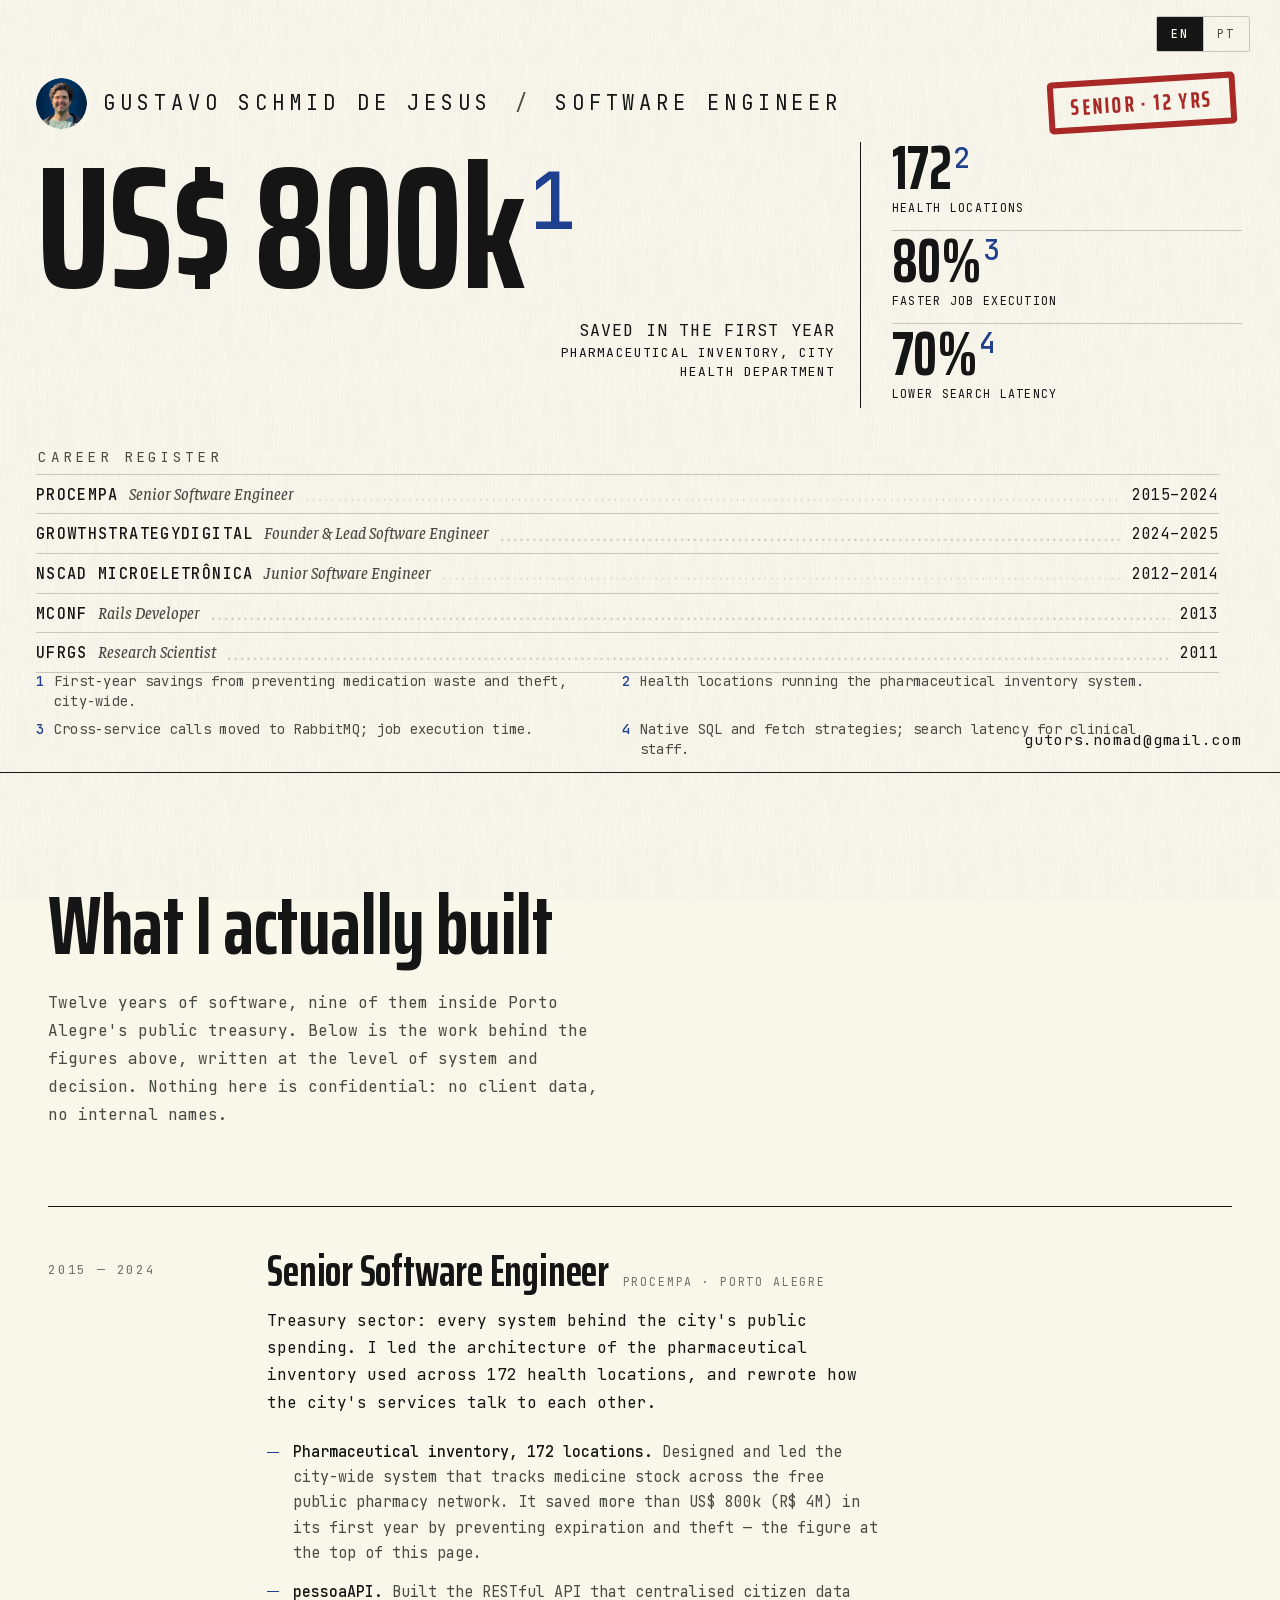
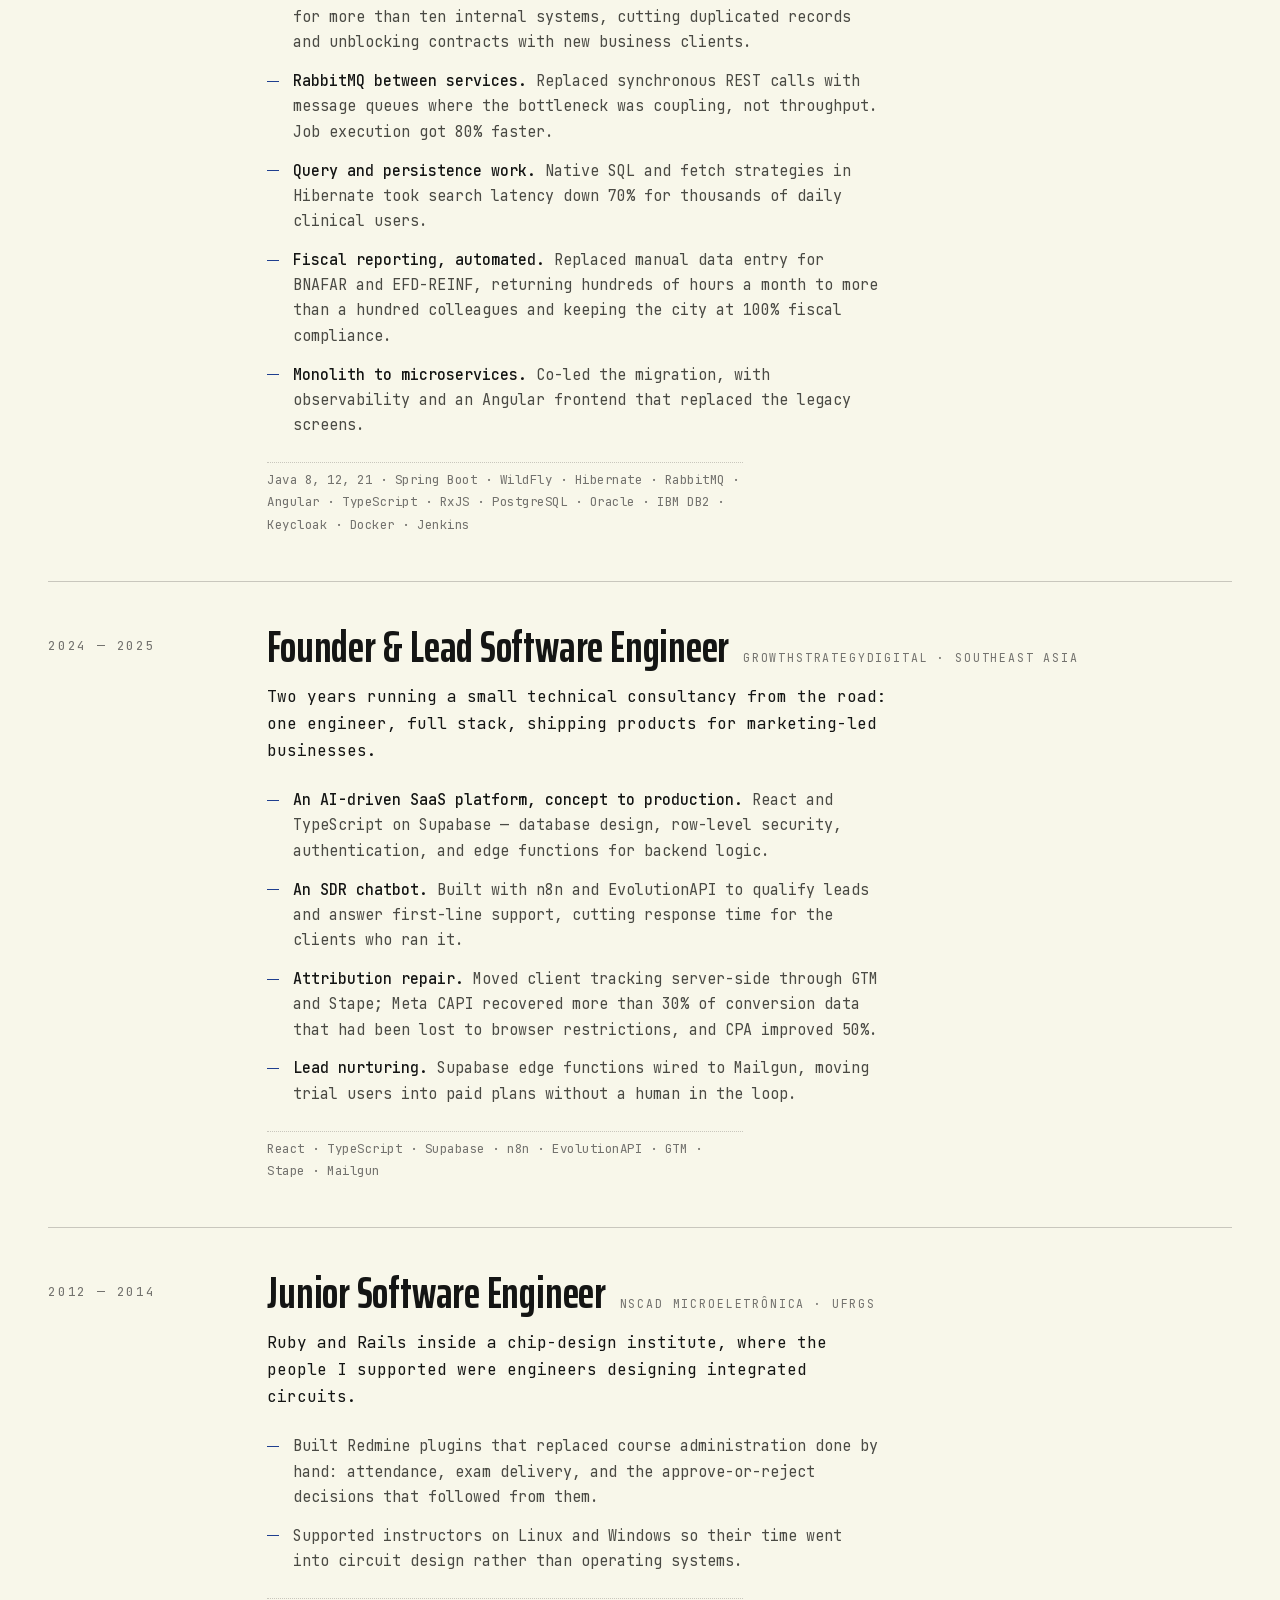
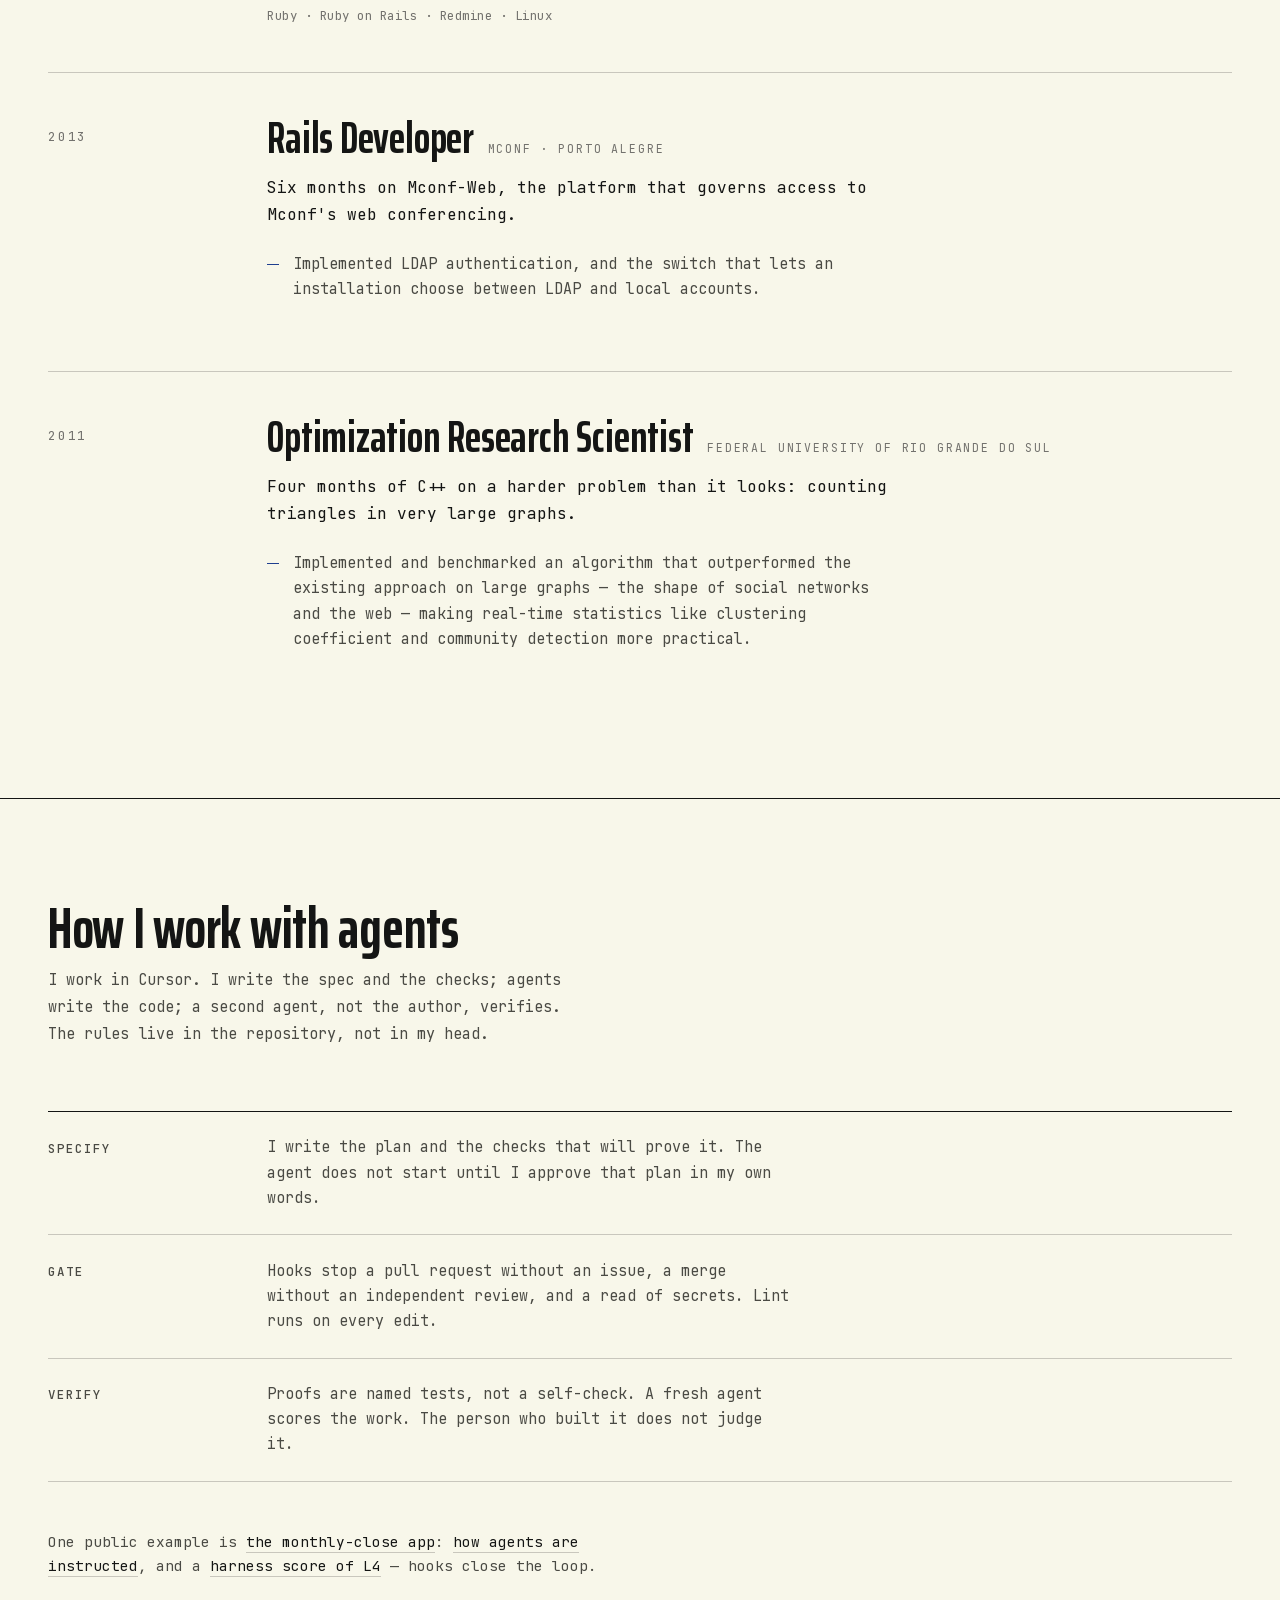
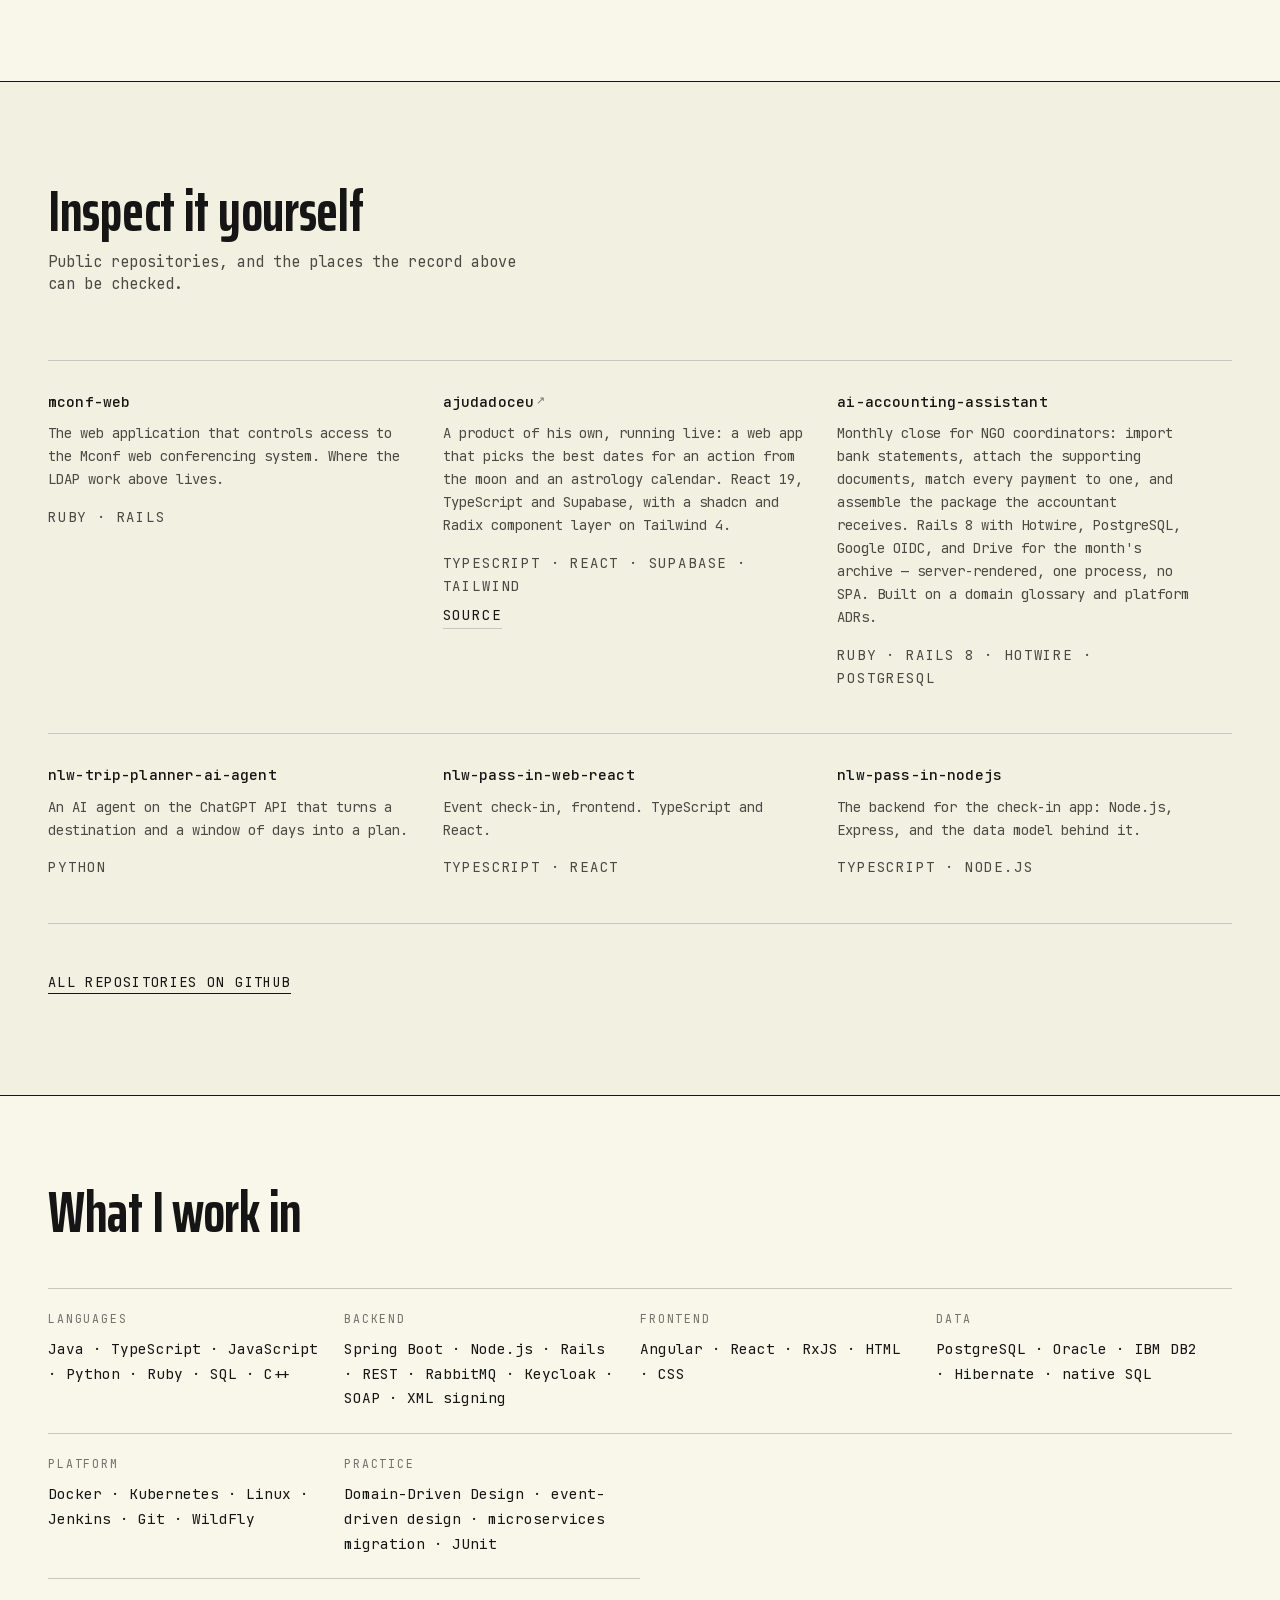
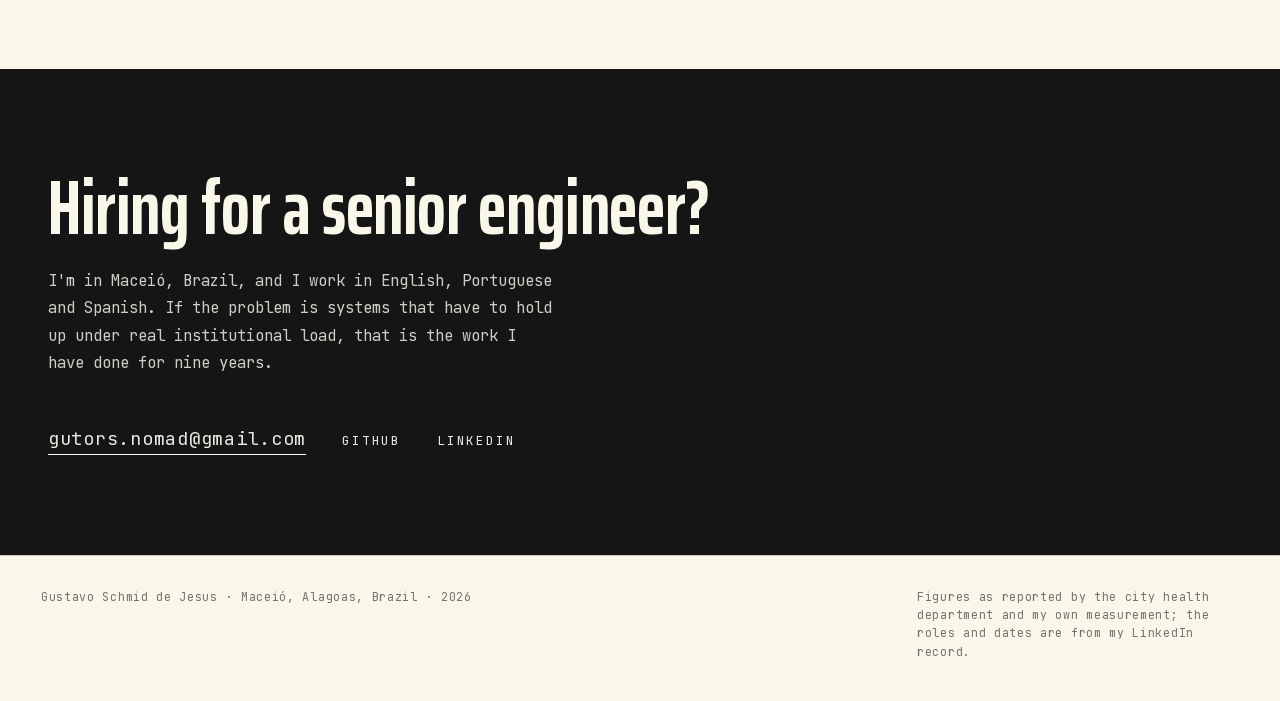
==== commit 588f20d5: "Move the agents section above the evidence, in both languages "How I work with agents" sat after the" ====
--- a/index.html
+++ b/index.html
@@ -209,54 +209,6 @@
     </div>
   </section>
 
-  <!-- ============ EVIDENCE ============ -->
-  <section class="evidence" aria-labelledby="ev-h">
-    <div class="evidence__inner">
-      <h2 id="ev-h" class="evidence__title">Inspect it yourself</h2>
-      <p class="evidence__intro">Public repositories, and the places the record above can be checked.</p>
-
-      <ul class="projects">
-        <li class="project">
-          <h3><a href="https://github.com/gutors/mconf-web" target="_blank" rel="noopener">mconf-web</a></h3>
-          <p>The web application that controls access to the Mconf web conferencing system. Where the LDAP work above lives.</p>
-          <p class="project__meta">Ruby · Rails</p>
-        </li>
-        <li class="project">
-          <h3><a href="https://applua.fengshuitradicional.world" target="_blank" rel="noopener">ajudadoceu<span class="project__ext" aria-hidden="true">&#8599;</span></a></h3>
-          <p>A product of his own, running live: a web app that picks the best dates for an action from the moon and an astrology calendar. React 19, TypeScript and Supabase, with a shadcn and Radix component layer on Tailwind 4.</p>
-          <p class="project__meta">
-            <span>TypeScript · React · Supabase · Tailwind</span>
-            <a href="https://github.com/gutors/ajudadoceu" target="_blank" rel="noopener">Source</a>
-          </p>
-        </li>
-        <li class="project">
-          <h3><a href="https://github.com/gutors/ai-accounting-assistant" target="_blank" rel="noopener">ai-accounting-assistant</a></h3>
-          <p>Monthly close for NGO coordinators: import bank statements, attach the supporting documents, match every payment to one, and assemble the package the accountant receives. Rails 8 with Hotwire, PostgreSQL, Google OIDC, and Drive for the month's archive — server-rendered, one process, no SPA. Built on a domain glossary and platform ADRs.</p>
-          <p class="project__meta">Ruby · Rails 8 · Hotwire · PostgreSQL</p>
-        </li>
-        <li class="project">
-          <h3><a href="https://github.com/gutors/nlw-trip-planner-ai-agent" target="_blank" rel="noopener">nlw-trip-planner-ai-agent</a></h3>
-          <p>An AI agent on the ChatGPT API that turns a destination and a window of days into a plan.</p>
-          <p class="project__meta">Python</p>
-        </li>
-        <li class="project">
-          <h3><a href="https://github.com/gutors/nlw-pass-in-web-react" target="_blank" rel="noopener">nlw-pass-in-web-react</a></h3>
-          <p>Event check-in, frontend. TypeScript and React.</p>
-          <p class="project__meta">TypeScript · React</p>
-        </li>
-        <li class="project">
-          <h3><a href="https://github.com/gutors/nlw-pass-in-nodejs" target="_blank" rel="noopener">nlw-pass-in-nodejs</a></h3>
-          <p>The backend for the check-in app: Node.js, Express, and the data model behind it.</p>
-          <p class="project__meta">TypeScript · Node.js</p>
-        </li>
-      </ul>
-
-      <p class="evidence__more">
-        <a href="https://github.com/gutors" target="_blank" rel="noopener">All repositories on GitHub</a>
-      </p>
-    </div>
-  </section>
-
   <!-- ============ METHOD: how I work with agents ============ -->
   <section class="method" aria-labelledby="method-h">
     <div class="method__inner">
@@ -293,6 +245,54 @@
     </div>
   </section>
 
+  <!-- ============ EVIDENCE ============ -->
+  <section class="evidence" aria-labelledby="ev-h">
+    <div class="evidence__inner">
+      <h2 id="ev-h" class="evidence__title">Inspect it yourself</h2>
+      <p class="evidence__intro">Public repositories, and the places the record above can be checked.</p>
+
+      <ul class="projects">
+        <li class="project">
+          <h3><a href="https://github.com/gutors/mconf-web" target="_blank" rel="noopener">mconf-web</a></h3>
+          <p>The web application that controls access to the Mconf web conferencing system. Where the LDAP work above lives.</p>
+          <p class="project__meta">Ruby · Rails</p>
+        </li>
+        <li class="project">
+          <h3><a href="https://applua.fengshuitradicional.world" target="_blank" rel="noopener">ajudadoceu<span class="project__ext" aria-hidden="true">&#8599;</span></a></h3>
+          <p>A product of his own, running live: a web app that picks the best dates for an action from the moon and an astrology calendar. React 19, TypeScript and Supabase, with a shadcn and Radix component layer on Tailwind 4.</p>
+          <p class="project__meta">
+            <span>TypeScript · React · Supabase · Tailwind</span>
+            <a href="https://github.com/gutors/ajudadoceu" target="_blank" rel="noopener">Source</a>
+          </p>
+        </li>
+        <li class="project">
+          <h3><a href="https://github.com/gutors/ai-accounting-assistant" target="_blank" rel="noopener">ai-accounting-assistant</a></h3>
+          <p>Monthly close for NGO coordinators: import bank statements, attach the supporting documents, match every payment to one, and assemble the package the accountant receives. Rails 8 with Hotwire, PostgreSQL, Google OIDC, and Drive for the month's archive — server-rendered, one process, no SPA. Built on a domain glossary and platform ADRs.</p>
+          <p class="project__meta">Ruby · Rails 8 · Hotwire · PostgreSQL</p>
+        </li>
+        <li class="project">
+          <h3><a href="https://github.com/gutors/nlw-trip-planner-ai-agent" target="_blank" rel="noopener">nlw-trip-planner-ai-agent</a></h3>
+          <p>An AI agent on the ChatGPT API that turns a destination and a window of days into a plan.</p>
+          <p class="project__meta">Python</p>
+        </li>
+        <li class="project">
+          <h3><a href="https://github.com/gutors/nlw-pass-in-web-react" target="_blank" rel="noopener">nlw-pass-in-web-react</a></h3>
+          <p>Event check-in, frontend. TypeScript and React.</p>
+          <p class="project__meta">TypeScript · React</p>
+        </li>
+        <li class="project">
+          <h3><a href="https://github.com/gutors/nlw-pass-in-nodejs" target="_blank" rel="noopener">nlw-pass-in-nodejs</a></h3>
+          <p>The backend for the check-in app: Node.js, Express, and the data model behind it.</p>
+          <p class="project__meta">TypeScript · Node.js</p>
+        </li>
+      </ul>
+
+      <p class="evidence__more">
+        <a href="https://github.com/gutors" target="_blank" rel="noopener">All repositories on GitHub</a>
+      </p>
+    </div>
+  </section>
+
   <!-- ============ CAPABILITIES ============ -->
   <section class="capabilities" aria-labelledby="cap-h">
     <div class="capabilities__inner">
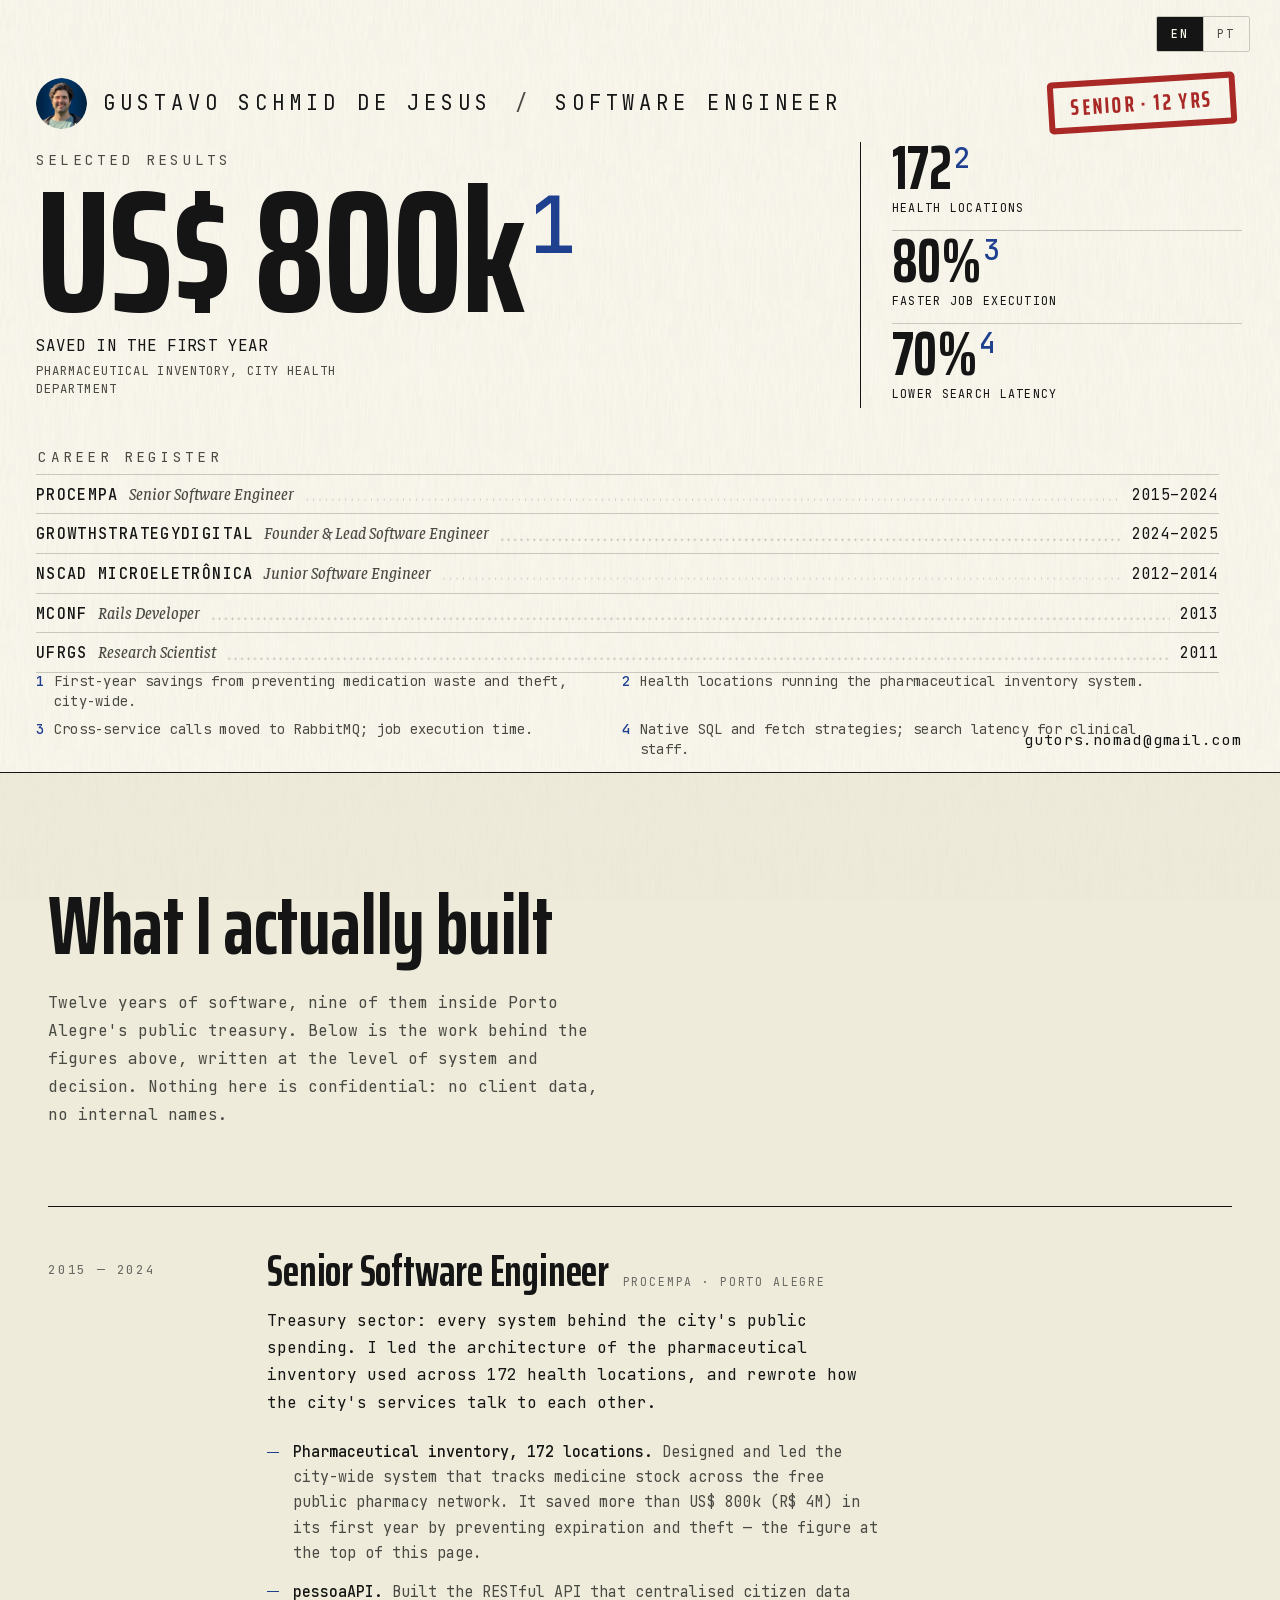
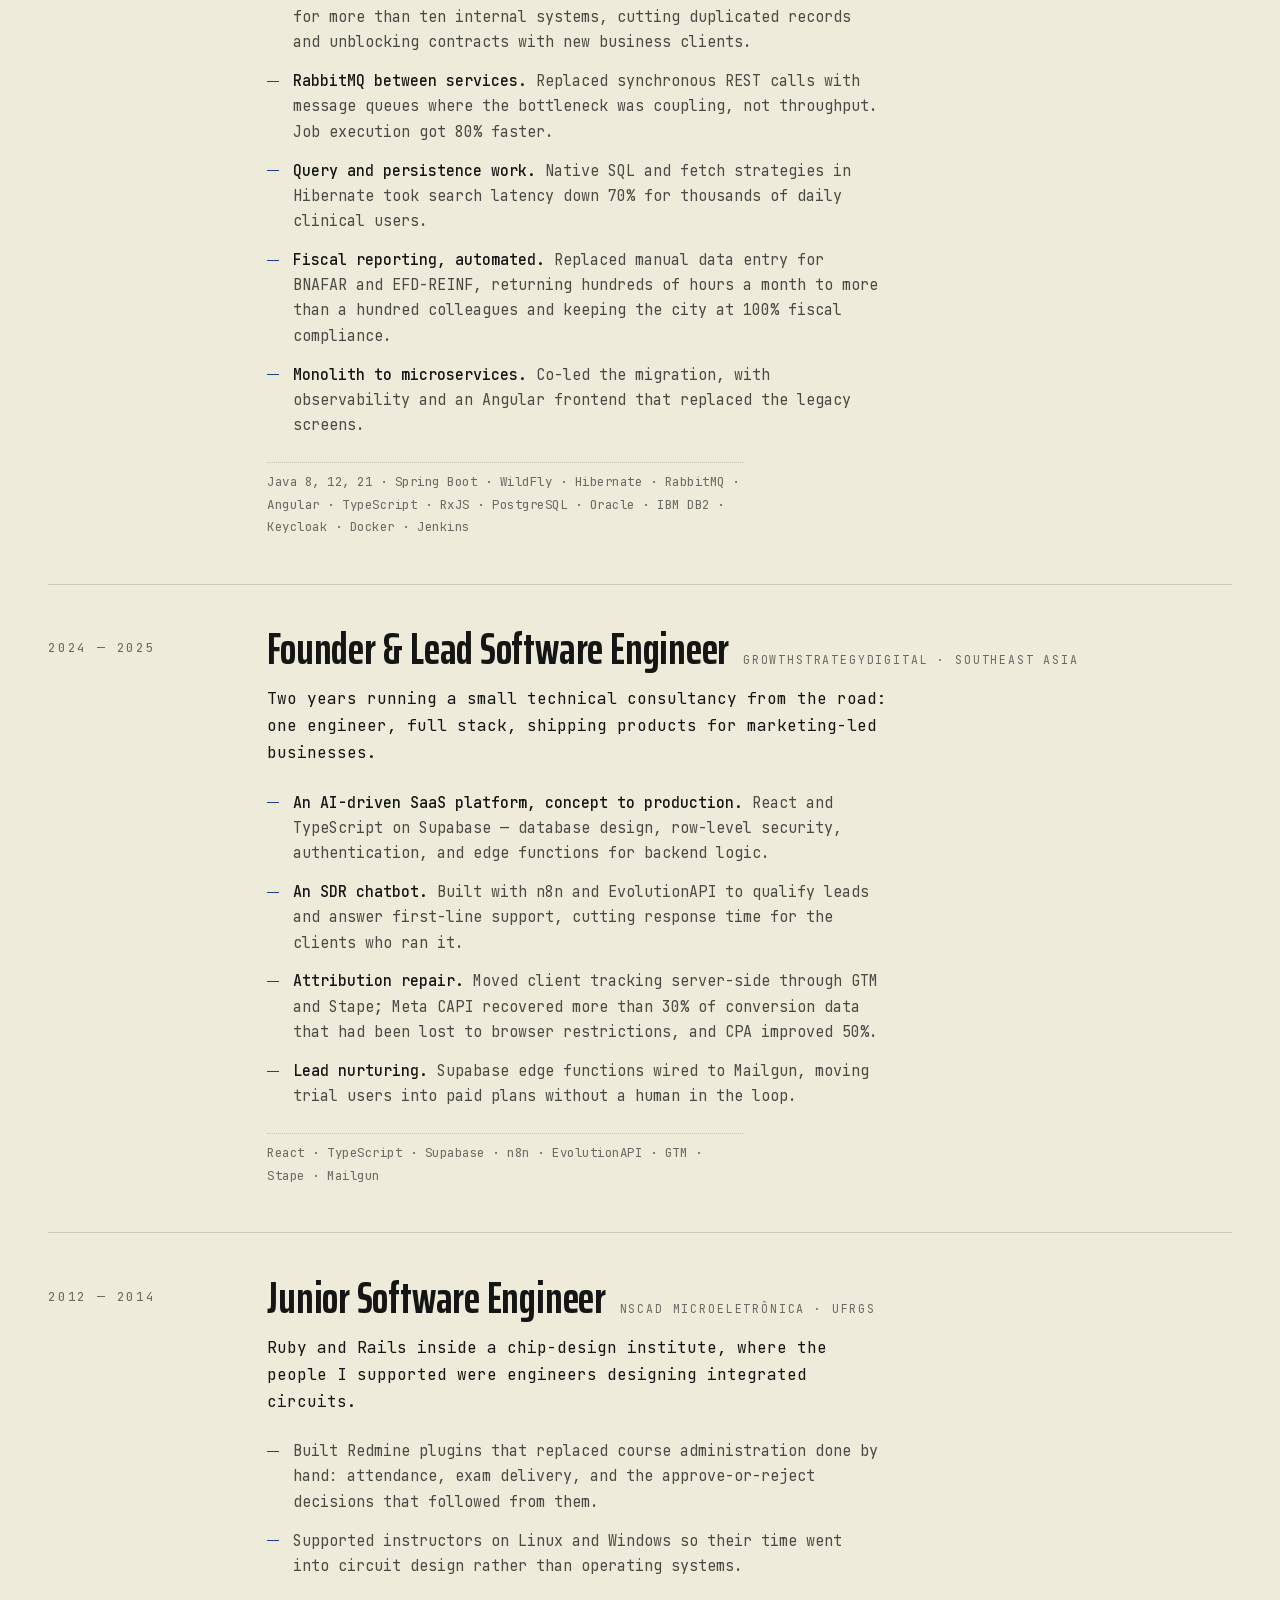
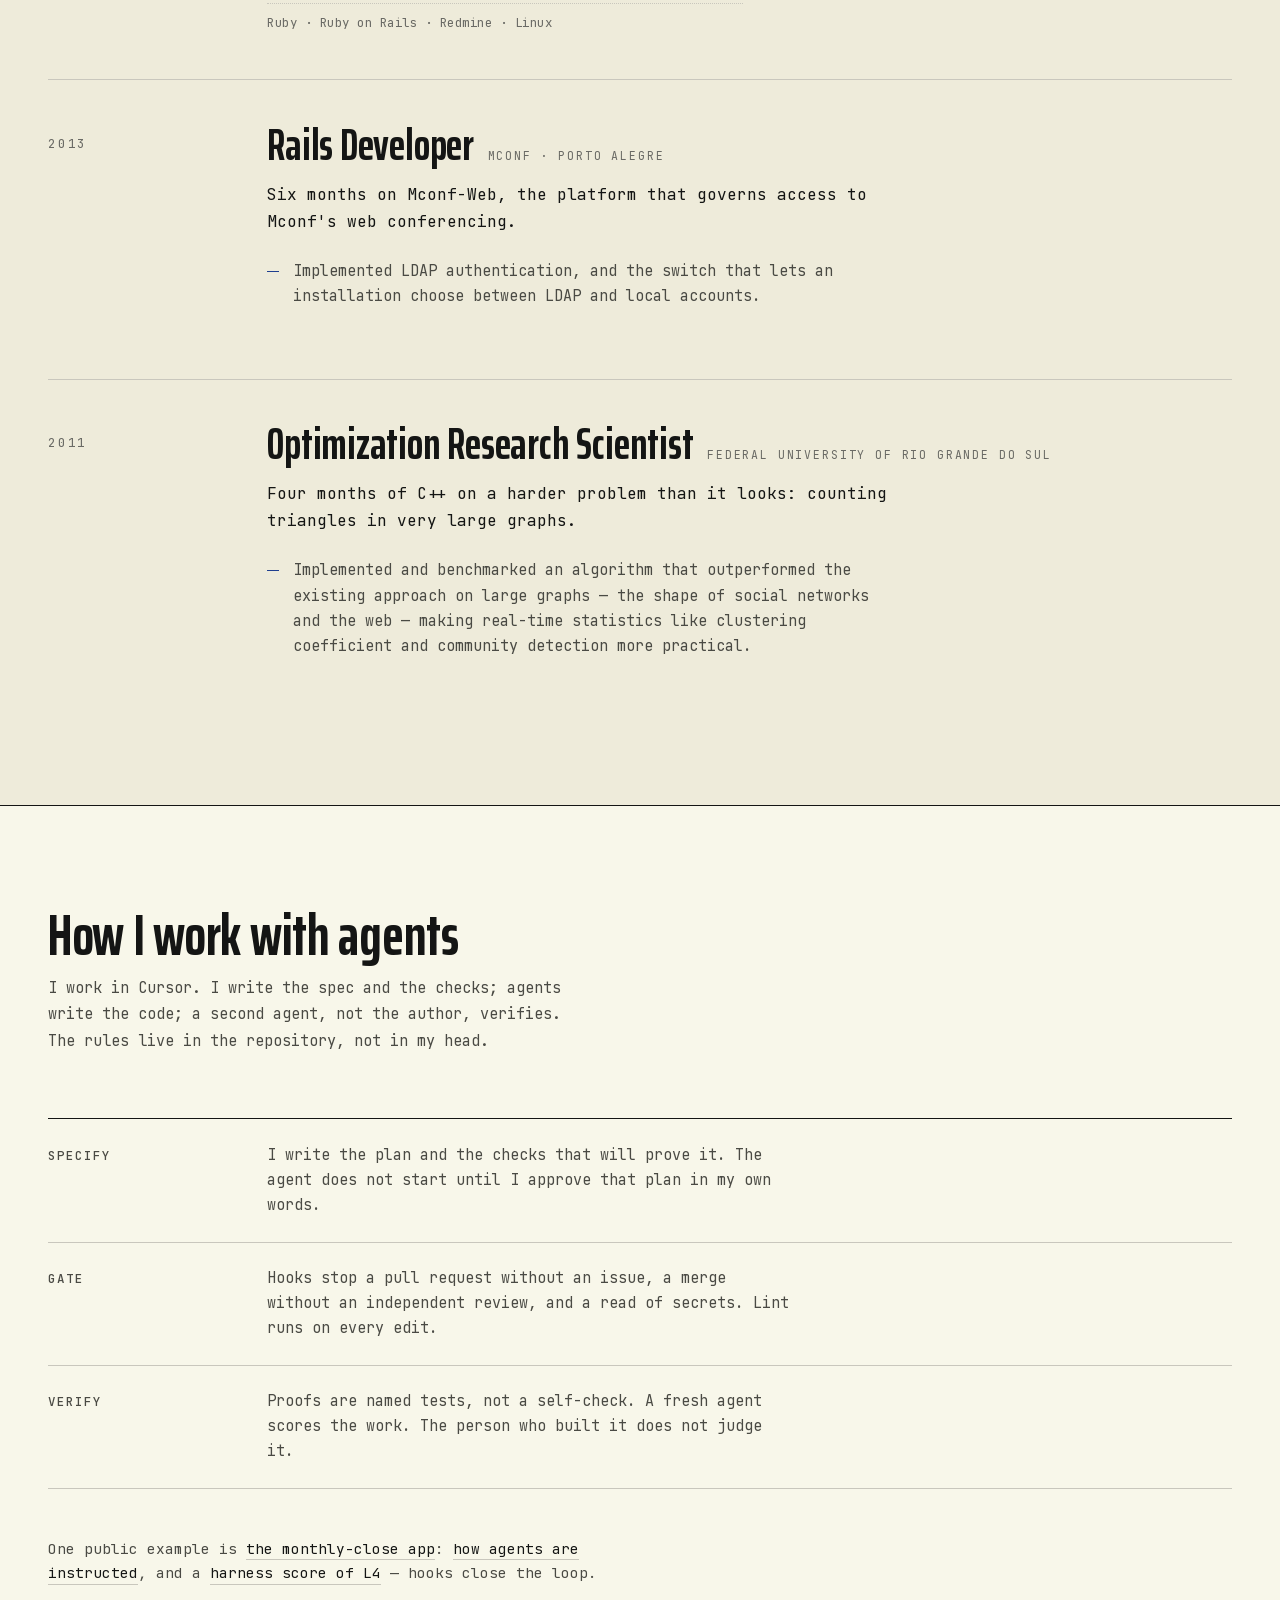
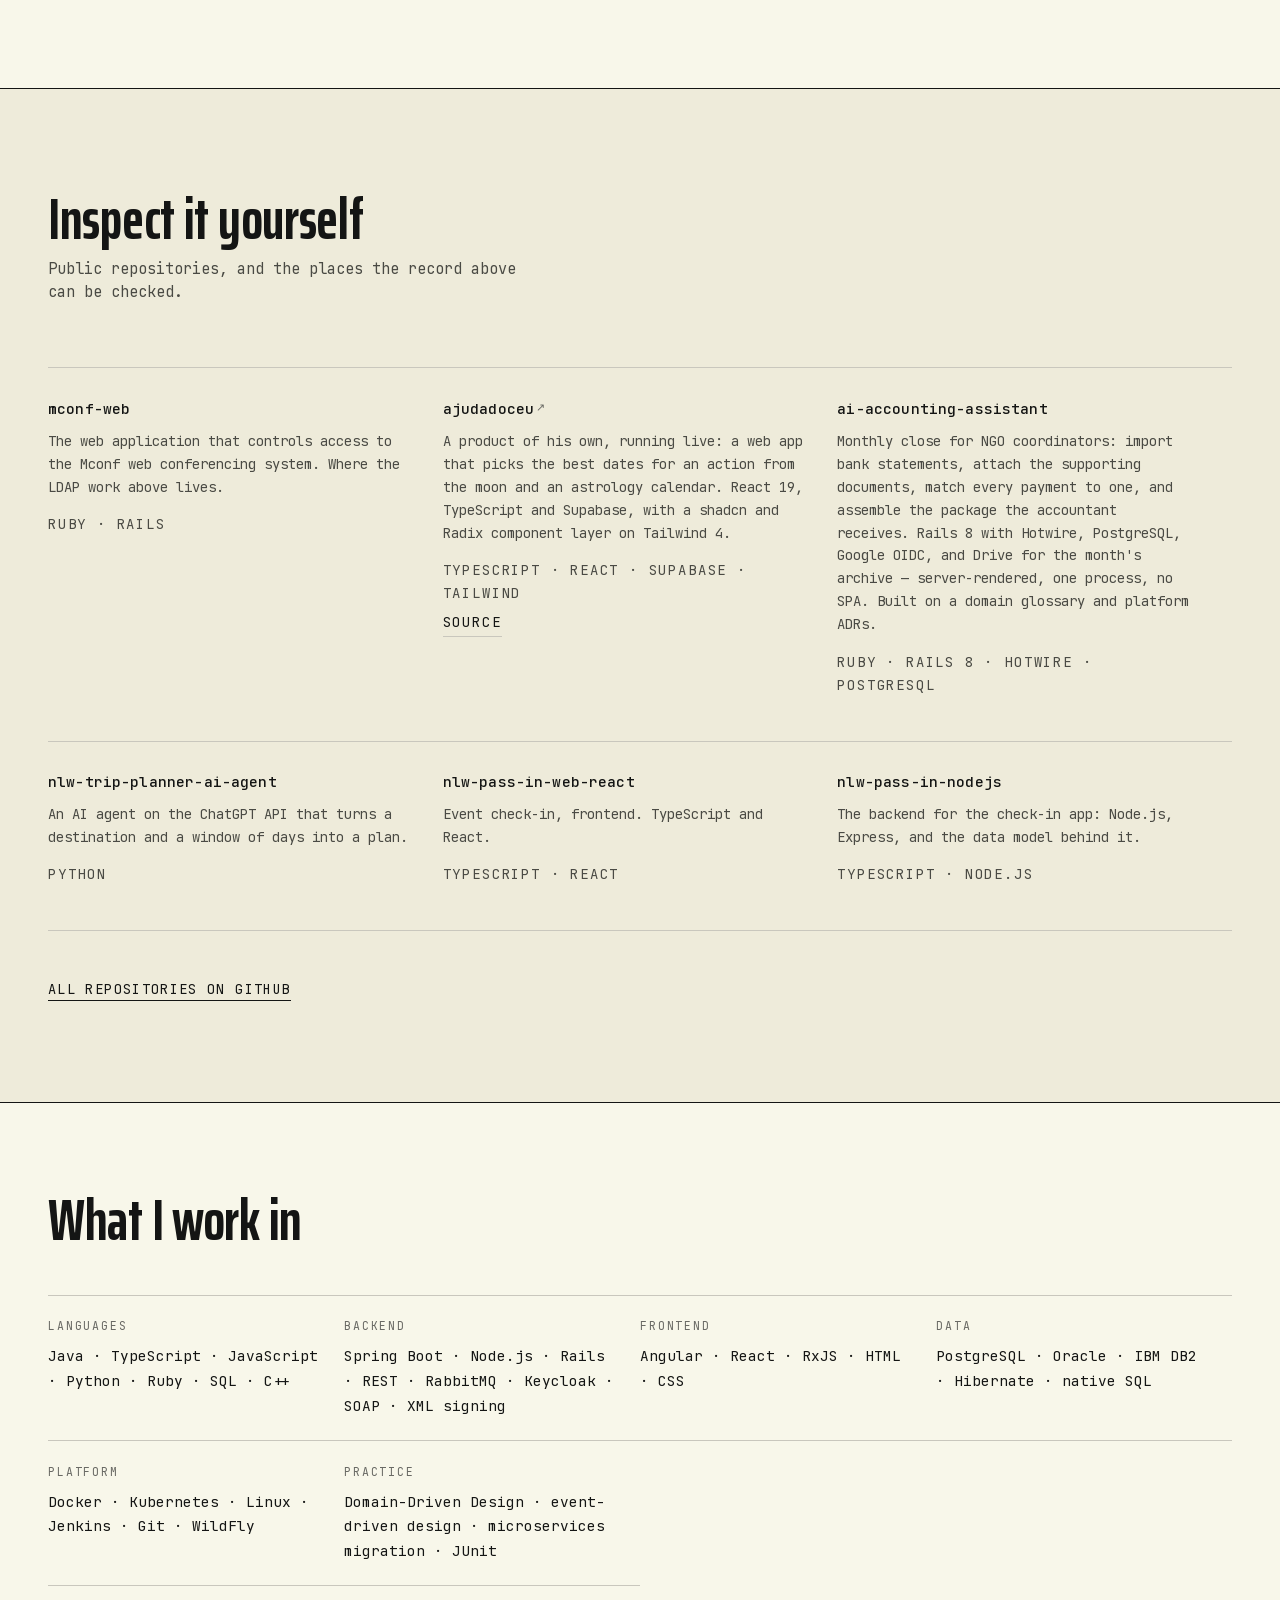
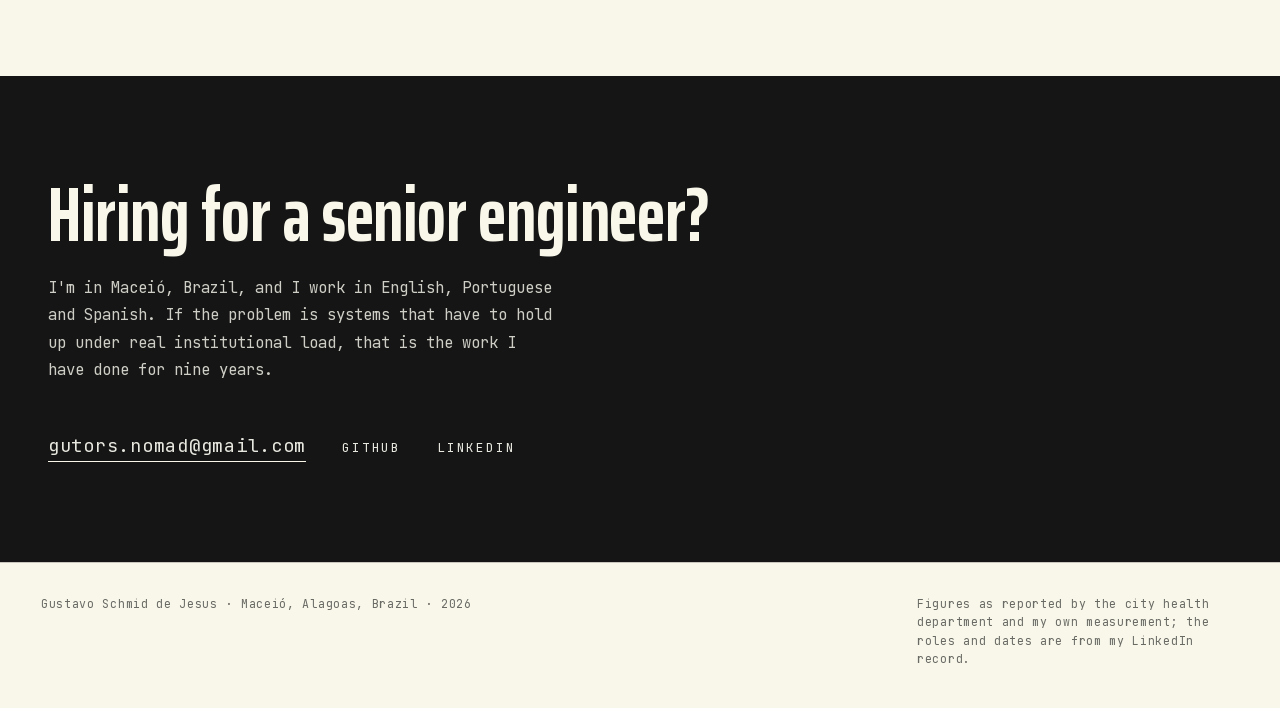
==== commit 1374f3ba: "Name the results, and put the page's title at the top The four figures led the page with nothing say" ====
--- a/index.html
+++ b/index.html
@@ -57,14 +57,16 @@
       <img class="portrait" src="assets/plates/portrait.png" width="240" height="240"
            alt="Gustavo Schmid de Jesus">
 
-      <p class="name">
+      <h1 class="name">
         <span>Gustavo Schmid de Jesus</span>
         <span class="name__sep" aria-hidden="true">/</span>
         <span class="name__role">Software Engineer</span>
-      </p>
+      </h1>
 
       <p class="stamp" aria-label="Stamp: senior engineer, twelve years experienced">Senior&nbsp;&middot;&nbsp;12&nbsp;yrs</p>
     </div>
+
+    <h2 class="results__title" id="results-h">Selected results</h2>
 
     <p class="lead">
       <span class="lead__fig">US$ 800k<sup class="fn" aria-hidden="true">1</sup></span>
@@ -74,7 +76,7 @@
       </span>
     </p>
 
-    <ul class="stats">
+    <ul class="stats" aria-labelledby="results-h">
       <li class="stat">
         <span class="stat__fig">172<sup class="fn" aria-hidden="true">2</sup></span>
         <span class="stat__label">Health locations</span>
@@ -139,7 +141,7 @@
     <div class="record__inner">
 
       <header class="record__head">
-        <h1 id="record-h">What I actually built</h1>
+        <h2 id="record-h" class="record__title">What I actually built</h2>
         <p class="record__intro">
           Twelve years of software, nine of them inside Porto Alegre's public treasury.
           Below is the work behind the figures above, written at the level of system and
--- a/styles.css
+++ b/styles.css
@@ -30,9 +30,16 @@
   /* paper and ink, sampled from the approved comp */
   --paper: #f8f7ea;
   --paper-deep: #f2f0e0;
+  /* The band tone is translucent on purpose. Sections tinted with a solid
+     colour paint over the fixed paper texture and the material vanishes,
+     which is what made the old evidence section look flat next to the rest.
+     A wash lets one continuous sheet show through every band. */
+  --band: rgba(223, 219, 196, 0.42);
   --ink: #141514;
   --ink-soft: #4a4a44;
-  --ink-faint: #73726e;
+  /* Darkened from #73726e so it still clears 4.5:1 on the tinted band as
+     well as on plain paper; the old value read 4.02 on the band. */
+  --ink-faint: #6a6a65;
   --rule: #c9c7bd;
   --rule-strong: #141514;
   --blue: #1f3f8f;
@@ -235,6 +242,9 @@
 .name {
   flex: 1 1 auto;
   margin: 0;
+  /* This is the document's h1, so it must not inherit the browser's bold:
+     the identity line was set at normal weight when it was a paragraph. */
+  font-weight: 400;
   font-size: 1.36em;
   line-height: 1.25;
   letter-spacing: 0.24em;
@@ -267,11 +277,27 @@
 /* --- the lead figure ---------------------------------------------------- */
 /* Comp geometry: the figure occupies y 15%–35%, the caption sits below it and
    right-aligned at y 34%–46.5%, its right edge out at 64.4% of the sheet. */
+/* The figures used to stand alone under the masthead, so the first thing a
+   reader met was a number with no statement of what it was measuring. The
+   section now opens with the same kicker the career register uses, which is
+   also the document's first heading — before this, the outline began at
+   "Career register", below the very figures the page leads with. */
+.results__title {
+  left: 2.8%;
+  top: 13.65%;
+  margin: 0;
+  font-size: 0.94em;
+  font-weight: 400;
+  letter-spacing: 0.3em;
+  text-transform: uppercase;
+  color: var(--ink-soft);
+}
+
 .lead {
   left: 2.8%;
-  top: 15%;
+  top: 18.3%;
   width: 64.4%;
-  height: 31.5%;
+  height: 31%;
   margin: 0;
   display: block;
 }
@@ -292,16 +318,16 @@
 
 .lead__cap {
   position: absolute;
-  /* Stops short of the rule. Without this offset the caption's right edge
-     lands exactly on the vertical rule at 67.2%, which reads as text touching
-     a line rather than a column with air beside it. */
-  right: 3%;
-  bottom: 0.35em;
-  width: 37%;
+  /* Sits directly under the figure, left-aligned to it. It used to be pushed
+     to the far right of the block, which left the number with nothing beside
+     it and read as an orphan rather than as a measurement with a caption. */
+  left: 0;
+  top: 9.6em;
+  width: 47%;
   display: block;
-  text-align: right;
-  font-size: 1.1em;
-  line-height: 1.42;
+  text-align: left;
+  font-size: 1.05em;
+  line-height: 1.44;
   letter-spacing: 0.07em;
   text-transform: uppercase;
   color: var(--ink);
@@ -309,9 +335,9 @@
 .lead__cap span { display: block; }
 .lead__cap span:last-child {
   font-size: 0.78em;
-  color: var(--ink);
+  color: var(--ink-soft);
   letter-spacing: 0.09em;
-  margin-top: 0.15em;
+  margin-top: 0.35em;
 }
 
 /* --- footnote numerals -------------------------------------------------- */
@@ -513,6 +539,17 @@
   margin-inline: auto;
 }
 
+/* The page alternates two stocks of paper all the way down: the record on the
+   tint, the method back on plain paper, the evidence on the tint again, the
+   capabilities on paper. Each section therefore reads against its neighbour
+   rather than against the page, which is what lets a reader find a section by
+   its ground instead of by its heading. The alternation is set once here
+   instead of on each section, so the pattern cannot drift apart. */
+.record,
+.evidence {
+  background: var(--band);
+}
+
 .record {
   padding-block: clamp(4rem, 9vw, 9rem) clamp(3rem, 6vw, 6rem);
   border-top: 1px solid var(--rule-strong);
@@ -520,7 +557,7 @@
 
 .record__head { max-width: 62ch; }
 
-.record h1 {
+.record__title {
   margin: 0 0 1.5rem;
   font-family: var(--display);
   font-weight: 700;
@@ -634,7 +671,7 @@
   line-height: 1.8;
   letter-spacing: 0.04em;
   color: var(--ink-faint);
-  padding-top: 0.35rem;
+  padding-top: 0.5rem;
   border-top: 1px dotted var(--rule);
 }
 
@@ -645,7 +682,6 @@
 .evidence {
   padding-block: clamp(4rem, 8vw, 7rem);
   border-top: 1px solid var(--rule-strong);
-  background: var(--paper-deep);
 }
 
 .evidence__title,
